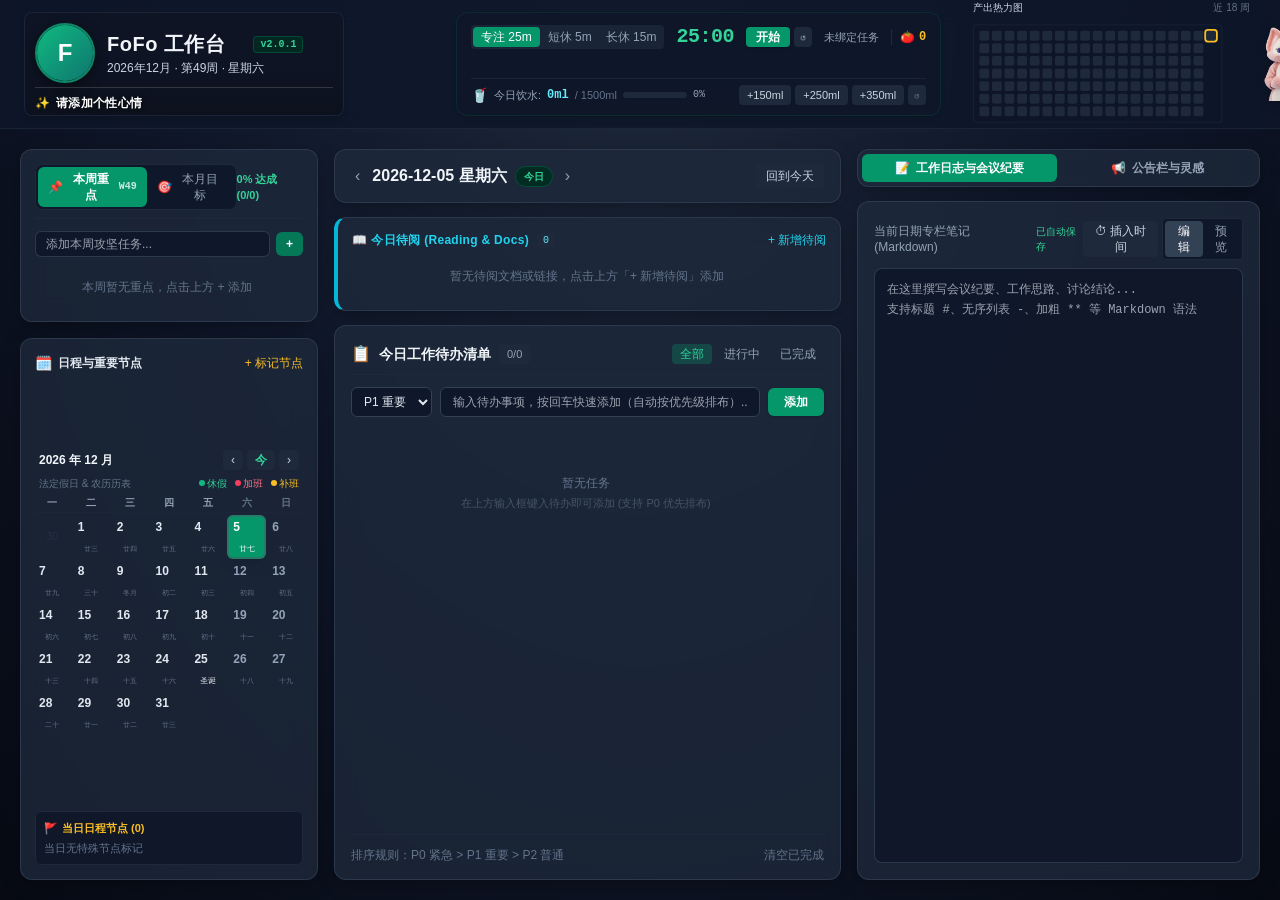
==== index.html @ 63dc6360 "fix(privacy): release v2.0.1 - sanitize initial state, remove demo paths and empty default workflow" ====
<!DOCTYPE html>
<html lang="zh-CN" class="dark">
<head>
  <meta charset="UTF-8">
  <meta name="viewport" content="width=device-width, initial-scale=1.0">
  <title>FoFo 个人工作台 - Personal WorkStation</title>
  <link rel="icon" type="image/png" href="sparkle.png">
  <link rel="stylesheet" href="css/style.css">
  <!-- Tailwind CSS CDN -->
  <script>
    window.tailwind = window.tailwind || {};
    window.tailwind.config = {
      darkMode: 'class',
      theme: {
        extend: {
          colors: {
            brand: {
              50: '#ecfdf5',
              500: '#10b981',
              600: '#059669',
              700: '#047857'
            }
          }
        }
      }
    }
  </script>
  <script src="js/tailwind.min.js"></script>
  <!-- Marked.js for fast Markdown parsing -->
  <script src="js/marked.min.js"></script>
</head>
<body class="theme-midnight text-slate-100 flex flex-col min-h-screen">
  <!-- Full-screen Custom Background & Frosted Glass Overlay -->
  <div id="custom-bg-layer"></div>
  <div id="custom-bg-overlay"></div>

  <!-- Confetti Canvas -->
  <canvas id="confetti-canvas"></canvas>

  <!-- Toast Floating Notification Container -->
  <div id="toast-container" class="toast-container"></div>

  <!-- Hidden File Inputs -->
  <input type="file" id="avatar-file-input" accept="image/*" class="hidden" />
  <input type="file" id="bg-file-input" accept="image/*" class="hidden" />
  <input type="file" id="banner-file-input" accept="image/*" class="hidden" />

  <!-- ================= TOP STATUS BAR & POMODORO ================= -->
  <header class="border-b border-slate-800/80 bg-slate-900/85 backdrop-blur-md sticky top-0 z-40 px-3 md:px-6 py-3">
    <div class="max-w-[1720px] mx-auto relative flex items-center justify-between flex-nowrap gap-3 w-full">
      
      <!-- Left: Identity & Hero Banner Card (Enlarged: +30px width, +30px height) -->
      <div id="hero-banner-card" class="hero-banner-showcase relative flex flex-col justify-between p-2.5 rounded-lg overflow-hidden min-w-[320px] max-w-[400px] h-[104px] flex-shrink-0 border border-slate-800/80 shadow-md group cursor-pointer transition-all duration-300" title="点击更换个性背景图或编辑心情标语">
        <div id="hero-banner-img" class="hero-banner-bg absolute inset-0"></div>
        <div class="hero-banner-mask absolute inset-0 pointer-events-none"></div>

        <!-- Row 1: Avatar + Title & Date + Badge -->
        <div class="relative z-10 flex items-center space-x-3">
          <div class="user-avatar-container flex-shrink-0" id="btn-trigger-avatar" title="点击上传/更换个人头像">
            <img id="user-avatar-img" class="w-full h-full object-cover hidden" alt="用户头像" />
            <div id="default-avatar-placeholder" class="w-full h-full bg-gradient-to-br from-emerald-500 to-teal-700 flex items-center justify-center font-black text-white text-2xl">
              F
            </div>
            <div class="avatar-hover-mask">
              <span>换头像</span>
            </div>
          </div>

          <div class="flex flex-col justify-center min-w-0">
            <div class="flex items-center space-x-2 group/title">
              <h1 id="app-title-text" class="font-black text-lg md:text-xl leading-tight text-slate-100 tracking-wide cursor-pointer hover:text-emerald-400 transition truncate" title="点击修改工作台名称">FoFo 工作台</h1>
              <button id="btn-edit-app-title" class="opacity-0 group-hover/title:opacity-100 text-slate-400 hover:text-emerald-400 text-xs transition flex-shrink-0" title="修改工作台名称">✎</button>
              <span class="text-[10px] px-1.5 py-0.2 rounded bg-emerald-950/90 text-emerald-400 border border-emerald-800/60 font-semibold font-mono flex-shrink-0">v2.0.1</span>
            </div>
            <span class="text-xs text-slate-300 font-medium truncate mt-0.5" id="header-date-sub">加载中...</span>
          </div>
        </div>

        <!-- Row 2: Mood Slogan -->
        <div class="relative z-10 flex items-center justify-between mt-1 pt-1 border-t border-white/15">
          <div class="flex items-center space-x-1.5 min-w-0 max-w-[320px]">
            <span class="text-xs flex-shrink-0 filter drop-shadow">✨</span>
            <p id="hero-slogan-text" class="text-xs font-bold text-white truncate tracking-wide drop-shadow-[0_1px_3px_rgba(0,0,0,0.9)]">请添加个性心情</p>
          </div>
          <span class="text-[10px] opacity-0 group-hover:opacity-100 text-emerald-300 font-medium transition flex-shrink-0 bg-slate-950/80 px-1.5 py-0.5 rounded drop-shadow border border-slate-700/60 ml-1">编辑</span>
        </div>
      </div>

      <!-- Center: Stacked Pomodoro + Water (Shifted ~100px right, Clean height) -->
      <div class="fofo-card px-3.5 py-2 flex flex-col justify-between border-emerald-900/40 bg-slate-900/80 shadow-md flex-shrink-0 h-[104px] min-w-[340px] max-w-[490px] ml-3 md:ml-8 lg:ml-[70px] xl:ml-[100px]">
        <!-- Upper row: Pomodoro -->
        <div class="flex items-center space-x-3 pt-0.5">
          <!-- Modes -->
          <div class="flex items-center bg-slate-800/80 p-0.5 rounded text-xs space-x-0.5">
            <button id="pomo-mode-focus" class="px-2 py-0.5 rounded font-medium bg-emerald-600 text-white transition text-xs">专注 25m</button>
            <button id="pomo-mode-short" class="px-1.5 py-0.5 rounded text-slate-400 hover:text-white transition text-xs">短休 5m</button>
            <button id="pomo-mode-long" class="px-1.5 py-0.5 rounded text-slate-400 hover:text-white transition text-xs">长休 15m</button>
          </div>

          <!-- Timer Display -->
          <span id="pomo-display" class="font-mono text-xl font-black text-emerald-400 tracking-tight">25:00</span>
          
          <!-- Controls -->
          <div class="flex items-center space-x-1">
            <button id="pomo-btn-toggle" class="px-2.5 py-0.5 bg-emerald-600 hover:bg-emerald-500 text-white text-xs font-semibold rounded shadow transition active:scale-95">
              开始
            </button>
            <button id="pomo-btn-reset" class="px-1.5 py-0.5 bg-slate-800 hover:bg-slate-700 text-slate-400 text-xs rounded transition" title="重置计时器">
              ↺
            </button>
          </div>

          <div class="max-w-[110px] truncate text-[11px] text-slate-400" id="pomo-task-tag" title="无绑定任务">
            未绑定任务
          </div>

          <div class="pl-2 border-l border-slate-800 text-xs text-slate-400 flex items-center space-x-1 flex-shrink-0" title="今日已完成专注番茄">
            <span>🍅</span>
            <span id="pomo-today-count" class="font-bold text-amber-400 font-mono">0</span>
          </div>
        </div>

        <!-- Lower row: Daily Water Intake (Under Pomodoro) -->
        <div class="flex items-center justify-between pt-1.5 pb-0.5 border-t border-slate-800/80 text-xs">
          <div class="flex items-center space-x-1.5 min-w-0">
            <span class="text-cyan-400 text-sm">🥤</span>
            <span class="text-slate-400 font-medium text-[11px] hidden sm:inline">今日饮水:</span>
            <span id="water-intake-text" class="font-bold text-cyan-300 font-mono text-xs">0ml</span>
            <span class="text-slate-500 text-[11px]">/ 1500ml</span>
            <div class="w-16 bg-slate-800 rounded-full h-1.5 overflow-hidden ml-1">
              <div id="water-progress-bar" class="bg-cyan-400 h-1.5 rounded-full transition-all duration-300" style="width: 0%"></div>
            </div>
            <span id="water-percent-text" class="text-slate-400 font-mono text-[10px]">0%</span>
          </div>

          <div class="flex items-center space-x-1 flex-shrink-0">
            <button id="btn-water-150" class="px-2 py-0.5 rounded bg-slate-800 hover:bg-cyan-900/60 hover:text-cyan-300 text-slate-300 text-[11px] transition">+150ml</button>
            <button id="btn-water-250" class="px-2 py-0.5 rounded bg-slate-800 hover:bg-cyan-900/60 hover:text-cyan-300 text-slate-300 text-[11px] transition">+250ml</button>
            <button id="btn-water-350" class="px-2 py-0.5 rounded bg-slate-800 hover:bg-cyan-900/60 hover:text-cyan-300 text-slate-300 text-[11px] transition">+350ml</button>
            <button id="btn-water-reset" class="px-1.5 py-0.5 rounded bg-slate-800 hover:bg-slate-700 text-slate-500 hover:text-slate-300 text-[11px] transition" title="重置今日饮水">↺</button>
          </div>
        </div>
      </div>

      <!-- Right: Heatmap (Sits inside header with no overflow) -->
      <div class="hidden xl:flex flex-col items-start flex-shrink-0 h-[104px] justify-center ml-3 md:ml-5">
        <div class="flex items-center justify-between w-full text-[10px] text-slate-400 mb-1">
          <span class="font-medium text-slate-300">产出热力图</span>
          <span class="text-slate-500">近 18 周</span>
        </div>
        <div id="heatmap-container" class="bg-slate-900/60 p-1.5 rounded border border-slate-800/80"></div>
      </div>

      <!-- Right Action Cluster: LinaBell Desk Pet + Function Menu -->
      <div class="relative flex-shrink-0 flex items-center space-x-3 ml-auto z-40">
        <div id="btn-ai-chat-sidebar" role="button" tabindex="0" class="fofo-ai-pet" title="打开 FoFo AI 助理 (双击可移动/缩放)" aria-label="打开 FoFo AI 助理">
          <span class="fofo-ai-pet-bubble" aria-live="polite"></span>
          <div class="fofo-ai-pet-controls" aria-hidden="true">
            <button type="button" data-pet-action="smaller" title="缩小">−</button>
            <button type="button" data-pet-action="reset" title="重置位置与大小">↺</button>
            <button type="button" data-pet-action="larger" title="放大">＋</button>
          </div>
          <img class="fofo-ai-pet-image" src="assets/fofo-ai-pet-linabell.png" alt="玲娜贝儿 AI 助理" draggable="false">
          <span class="fofo-ai-pet-label">AI</span>
        </div>

        <div class="relative flex-shrink-0">
          <button id="btn-header-actions" type="button" class="flex items-center space-x-1 px-2.5 py-1.5 bg-slate-800/90 hover:bg-slate-700 text-slate-200 rounded border border-slate-700 transition text-xs" title="打开工作台功能菜单" aria-expanded="false" aria-haspopup="true">
            <span>☰</span>
            <span>功能</span>
            <span class="text-[9px] opacity-70">▾</span>
          </button>
          <div id="header-actions-menu" class="absolute right-0 top-full mt-1 hidden min-w-[150px] p-1.5 rounded-lg border border-slate-700 bg-slate-900/95 backdrop-blur-md shadow-2xl z-50">
            <button id="btn-theme-modal" class="w-full flex items-center space-x-2 px-2.5 py-1.5 bg-transparent hover:bg-slate-800 text-slate-200 rounded transition text-xs text-left" title="自定义背景与主题配色">
              <span>🎨</span><span>配色 / 背景</span>
            </button>
            <button id="btn-export-markdown" class="w-full flex items-center space-x-2 px-2.5 py-1.5 bg-transparent hover:bg-slate-800 text-slate-200 rounded transition text-xs text-left" title="生成并导出本月 Markdown 完整归档">
              <span>📦</span><span>导出月报</span>
            </button>
            <button id="btn-weekly-review" class="w-full flex items-center space-x-2 px-2.5 py-1.5 bg-transparent hover:bg-slate-800 text-slate-200 rounded transition text-xs text-left" title="进行本周工作复盘与规划">
              <span>📋</span><span>周复盘</span>
            </button>
            <button id="btn-data-modal" class="w-full flex items-center space-x-2 px-2.5 py-1.5 bg-transparent hover:bg-slate-800 text-slate-200 rounded transition text-xs text-left" title="数据备份与设置">
              <span>⚙️</span><span>数据与设置</span>
            </button>
          </div>
        </div>
      </div>
    </div>
  </header>

  <!-- ================= MAIN THREE-COLUMN WORKBENCH ================= -->
  <main class="flex-1 max-w-[1720px] w-full mx-auto p-3 md:p-4 lg:p-5 grid grid-cols-1 lg:grid-cols-12 gap-3.5 md:gap-4">
    
    <!-- LEFT PANEL: Goals (Tabbed switcher) & Calendar (Col 1-3 on xl, Col 1-4 on lg) -->
    <aside class="lg:col-span-4 xl:col-span-3 space-y-3.5 md:space-y-4 flex flex-col">
      
      <!-- 1. Main Goals (Tabbed Switcher: Monthly Goals vs Weekly Focus) -->
      <div class="fofo-card p-3.5 flex flex-col">
        <!-- Switcher Header Tabs -->
        <div class="flex items-center justify-between mb-3 border-b border-slate-800 pb-2">
          <div class="flex items-center bg-slate-900 p-0.5 rounded-lg border border-slate-800 text-xs">
            <button id="tab-btn-weekly" class="px-2.5 py-1 rounded-md font-semibold bg-emerald-600 text-white transition flex items-center space-x-1">
              <span>📌</span>
              <span>本周重点</span>
              <span class="text-[10px] opacity-80 font-mono ml-0.5" id="current-week-label">W38</span>
            </button>
            <button id="tab-btn-monthly" class="px-2.5 py-1 rounded-md text-slate-400 hover:text-slate-200 transition flex items-center space-x-1">
              <span>🎯</span>
              <span>本月目标</span>
            </button>
          </div>
          <span class="text-[11px] text-emerald-400 font-semibold" id="goals-progress-badge">0% 达成</span>
        </div>

        <!-- Weekly Focus Panel View -->
        <div id="view-weekly-goals" class="flex flex-col">
          <div class="flex items-center space-x-1.5 mb-2.5">
            <input type="text" id="input-weekly-goal" placeholder="添加本周攻坚任务..." class="flex-1 bg-slate-900 border border-slate-700/80 rounded-md px-2.5 py-1 text-xs focus:outline-none focus:border-emerald-500 text-slate-200" />
            <button id="btn-add-weekly-goal" class="px-2.5 py-1 bg-emerald-700 hover:bg-emerald-600 text-white rounded-md text-xs font-semibold transition">+</button>
          </div>
          <div id="weekly-goals-list" class="space-y-1.5 overflow-y-auto max-h-52 pr-1 text-xs">
            <!-- Populated by JS -->
          </div>
        </div>

        <!-- Monthly Goals Panel View (Initially Hidden) -->
        <div id="view-monthly-goals" class="flex-col hidden">
          <div class="flex items-center space-x-1.5 mb-2.5">
            <input type="text" id="input-monthly-goal" placeholder="添加本月核心战役目标..." class="flex-1 bg-slate-900 border border-slate-700/80 rounded-md px-2.5 py-1 text-xs focus:outline-none focus:border-emerald-500 text-slate-200" />
            <button id="btn-add-monthly-goal" class="px-2.5 py-1 bg-emerald-700 hover:bg-emerald-600 text-white rounded-md text-xs font-semibold transition">+</button>
          </div>
          <div id="monthly-goals-list" class="space-y-2 overflow-y-auto max-h-52 pr-1 text-xs">
            <!-- Populated by JS -->
          </div>
        </div>
      </div>

      <!-- 2. Calendar & Milestones (Permanently Anchored) -->
      <div class="fofo-card p-3.5 flex-1 flex flex-col">
        <div class="flex items-center justify-between mb-2">
          <div class="flex items-center space-x-1.5">
            <span class="text-sm">🗓️</span>
            <h2 class="font-bold text-xs text-slate-200">日程与重要节点</h2>
          </div>
          <button id="btn-set-milestone" class="text-xs text-amber-400 hover:text-amber-300 font-medium transition" title="为选中日期添加日程节点">
            + 标记节点
          </button>
        </div>

        <div id="calendar-widget-container" class="my-auto">
          <!-- Populated by JS -->
        </div>

        <!-- Selected Day Milestones Container -->
        <div id="selected-day-milestone-box" class="mt-2.5 p-2 bg-slate-900/90 border border-slate-800 rounded-md text-xs">
          <div class="flex items-center justify-between text-amber-400 font-semibold mb-1">
            <span class="text-[11px] flex items-center space-x-1">
              <span>🚩</span>
              <span>当日日程节点 (<span id="milestone-count-text">0</span>)</span>
            </span>
          </div>
          <div id="selected-day-milestones-list" class="space-y-1 max-h-24 overflow-y-auto pr-0.5">
            <!-- Populated by JS -->
          </div>
        </div>
      </div>

    </aside>

    <!-- CENTER PANEL: Today's Core Workflow & Reading (Col 4-8 on xl, Col 5-12 on lg) -->
    <section class="lg:col-span-8 xl:col-span-5 flex flex-col space-y-3.5">
      
      <!-- Date Switcher Bar -->
      <div class="fofo-card px-4 py-2.5 flex items-center justify-between">
        <div class="flex items-center space-x-2">
          <button id="btn-prev-day" class="p-1 rounded hover:bg-slate-800 text-slate-400 hover:text-white transition">‹</button>
          <div class="flex items-center space-x-2">
            <span id="active-day-title" class="font-bold text-sm md:text-base text-slate-100">2026-09-18 星期五</span>
            <span id="active-day-badge" class="px-2 py-0.5 text-[10px] font-bold rounded-full bg-emerald-950 text-emerald-400 border border-emerald-800/60">今日</span>
            <span id="active-day-holiday-badge" class="hidden"></span>
          </div>
          <button id="btn-next-day" class="p-1 rounded hover:bg-slate-800 text-slate-400 hover:text-white transition">›</button>
        </div>

        <button id="btn-jump-today" class="px-2.5 py-1 text-xs rounded bg-slate-800 hover:bg-slate-700 text-slate-300 transition">
          回到今天
        </button>
      </div>

      <!-- TODAY'S READING / REFERENCES (今日待阅) -->
      <div class="fofo-card p-3.5 border-l-4 border-l-cyan-500">
        <div class="flex items-center justify-between mb-2">
          <div class="flex items-center space-x-2">
            <span class="text-xs font-bold text-cyan-400 tracking-wide flex items-center space-x-1">
              <span>📖</span>
              <span>今日待阅 (Reading & Docs)</span>
            </span>
            <span id="reading-count-badge" class="px-1.5 py-0.2 rounded bg-slate-800 text-[10px] text-cyan-300 font-mono">0</span>
          </div>
          <button id="btn-open-add-reading" class="text-xs font-medium text-cyan-400 hover:text-cyan-300 transition flex items-center space-x-1">
            <span>+ 新增待阅</span>
          </button>
        </div>
        
        <!-- Reading Items Cards Container -->
        <div id="reading-items-container" class="space-y-1.5 max-h-36 overflow-y-auto pr-1">
          <!-- Populated by JS -->
        </div>
      </div>

      <!-- Daily Task List Container -->
      <div class="fofo-card p-3.5 md:p-4 flex-1 flex flex-col min-h-[380px] lg:min-h-[440px]">
        
        <!-- Task Header & Filter Tabs -->
        <div class="flex items-center justify-between mb-3 pb-2 border-b border-slate-800">
          <div class="flex items-center space-x-2">
            <span class="text-base">📋</span>
            <h3 class="font-bold text-sm text-slate-100">今日工作待办清单</h3>
            <span id="task-stat-badge" class="px-2 py-0.5 text-[11px] rounded bg-slate-800 text-slate-400">0/0</span>
          </div>

          <div class="flex items-center space-x-1 text-xs">
            <button id="task-filter-all" class="px-2 py-0.5 rounded font-medium bg-emerald-600/30 text-emerald-400">全部</button>
            <button id="task-filter-active" class="px-2 py-0.5 rounded text-slate-400 hover:text-slate-200">进行中</button>
            <button id="task-filter-done" class="px-2 py-0.5 rounded text-slate-400 hover:text-slate-200">已完成</button>
          </div>
        </div>

        <!-- Task Input Box -->
        <div class="flex items-center space-x-2 mb-3">
          <select id="task-priority-select" class="bg-slate-900 border border-slate-700 text-xs rounded-md px-2 py-1.5 text-slate-200 focus:outline-none">
            <option value="P0">P0 紧急</option>
            <option value="P1" selected>P1 重要</option>
            <option value="P2">P2 普通</option>
          </select>
          <input type="text" id="task-input-text" placeholder="输入待办事项，按回车快速添加（自动按优先级排布）..." class="flex-1 bg-slate-900 border border-slate-700 rounded-md px-3 py-1.5 text-xs text-slate-200 focus:outline-none focus:border-emerald-500 transition" />
          <button id="btn-add-task" class="px-4 py-1.5 bg-emerald-600 hover:bg-emerald-500 text-white rounded-md text-xs font-semibold shadow transition">添加</button>
        </div>

        <!-- Task List Items (Sorted by P0 > P1 > P2) -->
        <div id="daily-task-list" class="flex-1 overflow-y-auto space-y-2 pr-1">
          <!-- Populated by JS -->
        </div>

        <!-- Bottom Task Action Bar -->
        <div class="pt-3 mt-auto border-t border-slate-800 flex items-center justify-between text-xs text-slate-500">
          <span>排序规则：P0 紧急 &gt; P1 重要 &gt; P2 普通</span>
          <button id="btn-clear-completed" class="hover:text-slate-300 transition">清空已完成</button>
        </div>

      </div>

    </section>

    <!-- RIGHT PANEL: Notes & Bulletin/Memos (Col 9-12 on xl, Col 1-12 on lg) -->
    <aside class="lg:col-span-12 xl:col-span-4 flex flex-col space-y-3.5">
      
      <!-- Tab Switcher -->
      <div class="fofo-card p-1 flex items-center space-x-1">
        <button id="tab-btn-notes" class="flex-1 py-1.5 text-xs font-semibold rounded-md bg-emerald-600 text-white transition flex items-center justify-center space-x-1.5">
          <span>📝</span>
          <span>工作日志与会议纪要</span>
        </button>
        <button id="tab-btn-scratchpad" class="flex-1 py-1.5 text-xs font-semibold rounded-md text-slate-400 hover:text-white transition flex items-center justify-center space-x-1.5">
          <span>📢</span>
          <span>公告栏与灵感</span>
        </button>
      </div>

      <!-- TAB CONTENT 1: Markdown Notes -->
      <div id="tab-content-notes" class="fofo-card p-4 flex-1 flex flex-col">
        <div class="flex items-center justify-between mb-2">
          <div class="flex items-center space-x-2">
            <span class="text-xs text-slate-400">当前日期专栏笔记 (Markdown)</span>
            <span id="note-save-status" class="text-[10px] text-emerald-400">已自动保存</span>
          </div>

          <div class="flex items-center space-x-1">
            <button id="btn-note-timestamp" class="px-2 py-0.5 rounded bg-slate-800 hover:bg-slate-700 text-slate-300 text-xs transition" title="插入时间戳">
              ⏱ 插入时间
            </button>
            <div class="flex items-center bg-slate-900 border border-slate-800 rounded p-0.5 text-xs">
              <button id="btn-note-edit" class="px-2 py-0.5 rounded bg-slate-700 text-white font-medium">编辑</button>
              <button id="btn-note-preview" class="px-2 py-0.5 rounded text-slate-400 hover:text-white">预览</button>
            </div>
          </div>
        </div>

        <!-- Markdown Editor -->
        <div class="flex-1 flex flex-col">
          <textarea id="note-editor" placeholder="在这里撰写会议纪要、工作思路、讨论结论...&#10;支持标题 #、无序列表 -、加粗 ** 等 Markdown 语法" class="w-full flex-1 bg-slate-900/90 border border-slate-700/80 rounded-lg p-3 text-xs text-slate-200 focus:outline-none focus:border-emerald-500 font-mono resize-none leading-relaxed min-h-[340px] lg:min-h-[420px]"></textarea>
          
          <div id="note-preview" class="hidden w-full flex-1 bg-slate-900/60 border border-slate-800 rounded-lg p-3 overflow-y-auto markdown-preview text-xs min-h-[340px] lg:min-h-[420px]">
          </div>
        </div>
      </div>

      <!-- TAB CONTENT 2: Bulletin Notice Board (Top) + Scratchpad (Bottom) -->
      <div id="tab-content-scratchpad" class="fofo-card p-4 flex-1 flex-col space-y-4 hidden">
        
        <!-- Part A: 备忘公告栏 (Bulletin Board) -->
        <div class="flex flex-col space-y-2">
          <div class="flex items-center justify-between pb-1.5 border-b border-slate-800">
            <div class="flex items-center space-x-1.5">
              <span class="text-sm">📌</span>
              <h3 class="font-bold text-xs text-amber-400">备忘公告栏 (常驻便签)</h3>
            </div>
            <span class="text-[10px] text-slate-500">团队原则 · 长期备忘</span>
          </div>

          <div class="flex items-center space-x-1.5">
            <input type="text" id="input-bulletin" placeholder="添加一条公告或长期备忘..." class="flex-1 bg-slate-900 border border-slate-700 rounded px-2.5 py-1 text-xs text-slate-200 focus:outline-none focus:border-amber-500" />
            <button id="btn-add-bulletin" class="px-3 py-1 bg-amber-700 hover:bg-amber-600 text-white rounded text-xs font-semibold transition">发布</button>
          </div>

          <div id="bulletin-list" class="space-y-1.5 overflow-y-auto max-h-48 pr-1">
            <!-- Populated by JS -->
          </div>
        </div>

        <!-- Part B: 灵感与闪念 (Scratchpad) -->
        <div class="flex flex-col space-y-2 pt-2 border-t border-slate-800 flex-1">
          <div class="flex items-center justify-between pb-1">
            <div class="flex items-center space-x-1.5">
              <span class="text-sm">💡</span>
              <h3 class="font-bold text-xs text-slate-200">灵感备忘</h3>
            </div>
            <span class="text-[10px] text-slate-500">临时想法 · 一键转为待办</span>
          </div>

          <div class="flex items-center space-x-1.5">
            <input type="text" id="scratchpad-input" placeholder="输入突发灵感或临时事项..." class="flex-1 bg-slate-900 border border-slate-700 rounded px-2.5 py-1 text-xs text-slate-200 focus:outline-none focus:border-emerald-500" />
            <button id="btn-add-scratchpad" class="px-3 py-1 bg-emerald-700 hover:bg-emerald-600 text-white rounded text-xs font-semibold transition">记录</button>
          </div>

          <div id="scratchpad-list" class="space-y-1.5 overflow-y-auto max-h-52 pr-1 flex-1">
            <!-- Populated by JS -->
          </div>
        </div>

      </div>

    </aside>

  </main>

  <!-- ================= MODALS ================= -->

  <!-- 0. Theme & Custom Background Settings Modal (主题与自定义背景) -->
  <div id="modal-theme-settings" class="fixed inset-0 bg-black/75 backdrop-blur-sm z-50 hidden flex items-center justify-center p-4">
    <div class="fofo-card max-w-md w-full p-5 bg-slate-900 border border-slate-700 shadow-2xl flex flex-col max-h-[85vh]">
      <div class="flex items-center justify-between mb-3.5 pb-2 border-b border-slate-800">
        <h3 class="font-bold text-sm text-slate-100 flex items-center space-x-2">
          <span>🎨</span>
          <span>配色主题与个性化背景</span>
        </h3>
        <button id="modal-theme-close" class="text-slate-400 hover:text-white text-base">✕</button>
      </div>

      <div class="space-y-4 overflow-y-auto pr-1 text-xs">
        <!-- iOS Classic Presets -->
        <div>
          <label class="block text-slate-300 font-semibold mb-2">iOS 经典暗色配色方案：</label>
          <div class="grid grid-cols-5 gap-2 text-center">
            <button class="theme-preset-btn flex flex-col items-center space-y-1 group" data-theme="midnight">
              <div class="theme-swatch" style="background: radial-gradient(circle, #334155, #0b0f19);"></div>
              <span class="text-[11px] text-slate-400 group-hover:text-white">极夜黑</span>
            </button>
            <button class="theme-preset-btn flex flex-col items-center space-y-1 group" data-theme="pacific">
              <div class="theme-swatch" style="background: radial-gradient(circle, #2563eb, #0f172a);"></div>
              <span class="text-[11px] text-slate-400 group-hover:text-white">远峰蓝</span>
            </button>
            <button class="theme-preset-btn flex flex-col items-center space-y-1 group" data-theme="deep-purple">
              <div class="theme-swatch" style="background: radial-gradient(circle, #9333ea, #1e1138);"></div>
              <span class="text-[11px] text-slate-400 group-hover:text-white">暗夜紫</span>
            </button>
            <button class="theme-preset-btn flex flex-col items-center space-y-1 group" data-theme="alpine-green">
              <div class="theme-swatch" style="background: radial-gradient(circle, #059669, #06261d);"></div>
              <span class="text-[11px] text-slate-400 group-hover:text-white">松岭绿</span>
            </button>
            <button class="theme-preset-btn flex flex-col items-center space-y-1 group" data-theme="space-gray">
              <div class="theme-swatch" style="background: radial-gradient(circle, #71717a, #18181b);"></div>
              <span class="text-[11px] text-slate-400 group-hover:text-white">深空灰</span>
            </button>
          </div>
        </div>

        <!-- 3 System Default Wallpapers -->
        <div class="pt-3 border-t border-slate-800 space-y-2">
          <div class="flex items-center justify-between">
            <label class="block text-slate-300 font-semibold">系统精选壁纸 (macOS 官方)：</label>
            <span class="text-[10px] text-slate-500">超清 4K</span>
          </div>
          <div class="grid grid-cols-3 gap-2 text-center">
            <button class="system-wallpaper-btn group flex flex-col items-center p-1.5 rounded-lg border border-slate-700/70 hover:border-emerald-500/80 bg-slate-950/40 transition relative text-left w-full cursor-pointer" data-wallpaper="osimg/macos-13-macos-ventura-macos-2022-stock-light-5k-retina-3840x2160-8135.jpg" title="点击应用 macOS Ventura 炫彩壁纸">
              <div class="w-full h-14 rounded overflow-hidden bg-slate-800 border border-slate-700/50 shadow-inner relative">
                <div class="w-full h-full bg-cover bg-center transition-transform duration-300 group-hover:scale-105" style="background-image: url('osimg/macos-13-macos-ventura-macos-2022-stock-light-5k-retina-3840x2160-8135.jpg');"></div>
                <div class="wallpaper-check-badge absolute top-1 right-1 w-4 h-4 rounded-full bg-emerald-500 text-slate-950 flex items-center justify-center text-[10px] font-bold opacity-0 transition-opacity pointer-events-none">✓</div>
              </div>
              <span class="text-[11px] font-medium text-slate-300 group-hover:text-white mt-1.5 truncate w-full text-center">Ventura 炫彩</span>
              <span class="text-[9px] text-slate-500 text-center w-full">macOS 13</span>
            </button>

            <button class="system-wallpaper-btn group flex flex-col items-center p-1.5 rounded-lg border border-slate-700/70 hover:border-emerald-500/80 bg-slate-950/40 transition relative text-left w-full cursor-pointer" data-wallpaper="osimg/macos-mojave-fusion-3840x2160-20847.jpg" title="点击应用 macOS Mojave 沙丘壁纸">
              <div class="w-full h-14 rounded overflow-hidden bg-slate-800 border border-slate-700/50 shadow-inner relative">
                <div class="w-full h-full bg-cover bg-center transition-transform duration-300 group-hover:scale-105" style="background-image: url('osimg/macos-mojave-fusion-3840x2160-20847.jpg');"></div>
                <div class="wallpaper-check-badge absolute top-1 right-1 w-4 h-4 rounded-full bg-emerald-500 text-slate-950 flex items-center justify-center text-[10px] font-bold opacity-0 transition-opacity pointer-events-none">✓</div>
              </div>
              <span class="text-[11px] font-medium text-slate-300 group-hover:text-white mt-1.5 truncate w-full text-center">Mojave 沙丘</span>
              <span class="text-[9px] text-slate-500 text-center w-full">macOS 10.14</span>
            </button>

            <button class="system-wallpaper-btn group flex flex-col items-center p-1.5 rounded-lg border border-slate-700/70 hover:border-emerald-500/80 bg-slate-950/40 transition relative text-left w-full cursor-pointer" data-wallpaper="osimg/macos-sonoma-3840x2160-11578.jpg" title="点击应用 macOS Sonoma 幻境壁纸">
              <div class="w-full h-14 rounded overflow-hidden bg-slate-800 border border-slate-700/50 shadow-inner relative">
                <div class="w-full h-full bg-cover bg-center transition-transform duration-300 group-hover:scale-105" style="background-image: url('osimg/macos-sonoma-3840x2160-11578.jpg');"></div>
                <div class="wallpaper-check-badge absolute top-1 right-1 w-4 h-4 rounded-full bg-emerald-500 text-slate-950 flex items-center justify-center text-[10px] font-bold opacity-0 transition-opacity pointer-events-none">✓</div>
              </div>
              <span class="text-[11px] font-medium text-slate-300 group-hover:text-white mt-1.5 truncate w-full text-center">Sonoma 幻境</span>
              <span class="text-[9px] text-slate-500 text-center w-full">macOS 14</span>
            </button>
          </div>
        </div>

        <!-- Custom Background Image -->
        <div class="pt-3 border-t border-slate-800 space-y-2.5">
          <div class="flex items-center justify-between">
            <label class="block text-slate-300 font-semibold">自定义背景壁纸：</label>
            <span id="custom-bg-status" class="text-[10px] text-slate-500">未启用</span>
          </div>
          <div class="flex items-center space-x-2">
            <button id="btn-choose-bg-image" class="px-3 py-1.5 bg-slate-800 hover:bg-slate-700 text-slate-200 rounded border border-slate-700 font-medium transition flex items-center space-x-1.5">
              <span>🖼️</span>
              <span>上传壁纸图片</span>
            </button>
            <button id="btn-remove-bg-image" class="px-3 py-1.5 text-slate-400 hover:text-red-400 text-xs transition hidden">
              ✕ 清除壁纸 (恢复纯色)
            </button>
          </div>

          <!-- Background Controls (Opacity & Blur) -->
          <div id="bg-controls-box" class="space-y-2 pt-1 hidden">
            <div>
              <div class="flex justify-between text-[11px] text-slate-400 mb-1">
                <span>深色遮罩暗度 (保护文字清晰度)：</span>
                <span id="bg-opacity-val" class="font-mono text-emerald-400">82%</span>
              </div>
              <input type="range" id="bg-opacity-slider" min="40" max="95" value="82" class="w-full h-1.5 bg-slate-800 rounded-lg appearance-none cursor-pointer accent-emerald-500" />
            </div>
            <div>
              <div class="flex justify-between text-[11px] text-slate-400 mb-1">
                <span>毛玻璃模糊度：</span>
                <span id="bg-blur-val" class="font-mono text-emerald-400">6px</span>
              </div>
              <input type="range" id="bg-blur-slider" min="0" max="18" value="6" class="w-full h-1.5 bg-slate-800 rounded-lg appearance-none cursor-pointer accent-emerald-500" />
            </div>
          </div>
        </div>

        <!-- User Avatar Management -->
        <div class="pt-3 border-t border-slate-800 space-y-2">
          <label class="block text-slate-300 font-semibold">个人圆形头像：</label>
          <div class="flex items-center space-x-3">
            <button id="btn-upload-avatar-modal" class="px-3 py-1.5 bg-slate-800 hover:bg-slate-700 text-slate-200 rounded border border-slate-700 font-medium transition flex items-center space-x-1.5">
              <span>👤</span>
              <span>上传新头像</span>
            </button>
            <button id="btn-remove-avatar" class="px-3 py-1.5 text-slate-400 hover:text-red-400 text-xs transition hidden">
              恢复默认头像
            </button>
          </div>
        </div>
      </div>
    </div>
  </div>
  
  <!-- 1. Add Reading Item Modal (今日待阅新建弹窗) -->
  <div id="modal-add-reading" class="fixed inset-0 bg-black/75 backdrop-blur-sm z-50 hidden flex items-center justify-center p-4">
    <div class="fofo-card max-w-md w-full p-5 bg-slate-900 border border-slate-700 shadow-2xl flex flex-col">
      <div class="flex items-center justify-between mb-3 pb-2 border-b border-slate-800">
        <h3 class="font-bold text-sm text-slate-100 flex items-center space-x-1.5">
          <span>📖</span>
          <span>新建今日待阅事项</span>
        </h3>
        <button id="modal-reading-close" class="text-slate-400 hover:text-white text-base">✕</button>
      </div>

      <div class="space-y-3.5 text-xs">
        <!-- Type Switcher -->
        <div>
          <label class="block text-slate-400 mb-1.5 font-medium">选择待阅类型：</label>
          <div class="grid grid-cols-2 gap-2">
            <button id="btn-type-doc" type="button" class="py-2 px-3 rounded-lg border border-cyan-500/60 bg-cyan-950/40 text-cyan-300 font-semibold flex items-center justify-center space-x-1.5 transition">
              <span>📄</span>
              <span>本地文档 (md/doc/pdf)</span>
            </button>
            <button id="btn-type-url" type="button" class="py-2 px-3 rounded-lg border border-slate-700 bg-slate-800 text-slate-400 hover:text-slate-200 font-semibold flex items-center justify-center space-x-1.5 transition">
              <span>🌐</span>
              <span>网页链接 (URL)</span>
            </button>
          </div>
        </div>

        <!-- Document Section -->
        <div id="reading-doc-section" class="space-y-2">
          <label class="block text-slate-300 font-medium">文档文件路径：</label>
          <div class="flex space-x-1.5">
            <input type="text" id="input-reading-doc-path" placeholder="例如: README.md 或点击右侧浏览选择本地文档" class="flex-1 bg-slate-950 border border-slate-700 rounded px-2.5 py-1.5 text-xs text-slate-200 focus:outline-none focus:border-cyan-500" />
            <label class="px-2.5 py-1.5 bg-slate-800 hover:bg-slate-700 text-slate-300 rounded cursor-pointer transition border border-slate-700 text-center flex items-center">
              浏览...
              <input type="file" id="file-picker-reading" accept=".md,.doc,.docx,.pdf,.txt" class="hidden" />
            </label>
          </div>
          <p class="text-[10px] text-slate-500">支持直接粘贴文件全路径，或点击浏览选择电脑上的文档。</p>
        </div>

        <!-- URL Section (Initially Hidden) -->
        <div id="reading-url-section" class="space-y-2 hidden">
          <label class="block text-slate-300 font-medium">网页链接地址：</label>
          <input type="text" id="input-reading-url" placeholder="例如: https://github.com/..." class="w-full bg-slate-950 border border-slate-700 rounded px-2.5 py-1.5 text-xs text-slate-200 focus:outline-none focus:border-cyan-500" />
        </div>

        <!-- Item Name -->
        <div>
          <label class="block text-slate-300 font-medium mb-1">待阅事项名称：</label>
          <input type="text" id="input-reading-title" placeholder="输入卡片上展示的事项名，例如：产品PRD文档" class="w-full bg-slate-950 border border-slate-700 rounded px-2.5 py-1.5 text-xs text-slate-200 focus:outline-none focus:border-cyan-500" />
        </div>
      </div>

      <div class="mt-4 pt-3 border-t border-slate-800 flex justify-end space-x-2">
        <button id="btn-cancel-add-reading" class="px-3 py-1.5 text-xs text-slate-400 hover:text-white transition">取消</button>
        <button id="btn-confirm-add-reading" class="px-4 py-1.5 bg-cyan-600 hover:bg-cyan-500 text-white text-xs font-semibold rounded shadow transition">保存待阅</button>
      </div>
    </div>
  </div>

  <!-- 2. Multi-Milestones Modal (日程与多事件管理弹窗) -->
  <div id="modal-milestone-prompt" class="fixed inset-0 bg-black/75 backdrop-blur-sm z-50 hidden flex items-center justify-center p-4">
    <div class="fofo-card max-w-sm w-full p-4 bg-slate-900 border border-slate-700 shadow-2xl flex flex-col">
      <div class="flex items-center justify-between mb-2.5 pb-1.5 border-b border-slate-800">
        <h4 class="font-bold text-xs text-slate-200 flex items-center space-x-1">
          <span>🚩</span>
          <span id="milestone-modal-date-title">管理日程事件</span>
        </h4>
        <button id="btn-cancel-milestone" class="text-slate-400 hover:text-white text-sm">✕</button>
      </div>

      <!-- Existing Milestones for this day -->
      <div class="mb-3">
        <label class="block text-[11px] text-slate-400 mb-1">当日已有日程：</label>
        <div id="modal-milestone-list" class="space-y-1 max-h-28 overflow-y-auto pr-0.5 text-xs">
          <!-- Populated by JS -->
        </div>
      </div>

      <!-- Add New Milestone Input -->
      <div class="space-y-2 pt-2 border-t border-slate-800">
        <div>
          <label class="block text-[11px] text-slate-300 font-medium mb-1">选择日程标签类型：</label>
          <div class="grid grid-cols-3 gap-1.5 text-xs">
            <button type="button" id="milestone-type-event" class="milestone-type-btn py-1 px-1.5 rounded border border-amber-500/60 bg-amber-950/40 text-amber-300 font-semibold flex items-center justify-center space-x-1 transition active" data-type="event">
              <span>🚩</span>
              <span>普通事项</span>
            </button>
            <button type="button" id="milestone-type-vacation" class="milestone-type-btn py-1 px-1.5 rounded border border-slate-700 bg-slate-800/80 text-slate-400 hover:text-emerald-300 font-medium flex items-center justify-center space-x-1 transition" data-type="vacation">
              <span>🌴</span>
              <span>休假 (绿)</span>
            </button>
            <button type="button" id="milestone-type-overtime" class="milestone-type-btn py-1 px-1.5 rounded border border-slate-700 bg-slate-800/80 text-slate-400 hover:text-rose-300 font-medium flex items-center justify-center space-x-1 transition" data-type="overtime">
              <span>💼</span>
              <span>加班 (红)</span>
            </button>
          </div>
        </div>

        <div>
          <label class="block text-[11px] text-slate-300 font-medium mb-1">日程内容描述：</label>
          <input type="text" id="input-milestone-text" placeholder="例如：10:00 方案答辩、全天年假、项目攻坚..." class="w-full bg-slate-950 border border-slate-700 rounded px-2.5 py-1.5 text-xs text-slate-200 focus:outline-none focus:border-amber-500" />
        </div>
      </div>

      <div class="mt-3 flex justify-end space-x-2">
        <button id="btn-confirm-milestone" class="px-3.5 py-1.5 bg-amber-600 hover:bg-amber-500 text-white text-xs font-semibold rounded transition">+ 添加此日程</button>
      </div>
    </div>
  </div>

  <!-- 3. Markdown Export Modal -->
  <div id="modal-export" class="fixed inset-0 bg-black/70 backdrop-blur-sm z-50 hidden flex items-center justify-center p-4">
    <div class="fofo-card max-w-2xl w-full p-6 bg-slate-900 border border-slate-700 shadow-2xl flex flex-col max-h-[85vh]">
      <div class="flex items-center justify-between mb-4 pb-2 border-b border-slate-800">
        <div class="flex items-center space-x-2">
          <span class="text-lg">📦</span>
          <h3 class="font-bold text-base text-slate-100">导出月度 Markdown 归档</h3>
        </div>
        <button id="modal-export-close" class="text-slate-400 hover:text-white text-lg">✕</button>
      </div>

      <div class="mb-3 flex items-center justify-between text-xs">
        <div class="flex items-center space-x-2">
          <span class="text-slate-400">选择目标月份：</span>
          <input type="month" id="export-month-select" class="bg-slate-800 border border-slate-700 rounded px-2 py-1 text-slate-200 focus:outline-none" />
        </div>
        <div class="flex items-center space-x-2">
          <button id="btn-copy-export-md" class="px-3 py-1 bg-slate-800 hover:bg-slate-700 text-slate-200 rounded border border-slate-700 transition">复制文本</button>
          <button id="btn-save-export-file" class="px-3 py-1 bg-emerald-600 hover:bg-emerald-500 text-white font-medium rounded transition">保存为 .md 文件</button>
        </div>
      </div>

      <textarea id="export-preview-textarea" readonly class="w-full flex-1 bg-slate-950 border border-slate-800 rounded p-3 font-mono text-xs text-slate-300 resize-none min-h-[340px] focus:outline-none"></textarea>
      
      <p id="export-disk-status" class="mt-2 text-xs text-emerald-400 hidden"></p>
    </div>
  </div>

  <!-- 4. Weekly Review Modal -->
  <div id="modal-weekly-review" class="fixed inset-0 bg-black/70 backdrop-blur-sm z-50 hidden flex items-center justify-center p-4">
    <div class="fofo-card max-w-xl w-full p-6 bg-slate-900 border border-slate-700 shadow-2xl flex flex-col max-h-[85vh]">
      <div class="flex items-center justify-between mb-4 pb-2 border-b border-slate-800">
        <div class="flex items-center space-x-2">
          <span class="text-lg">📋</span>
          <h3 class="font-bold text-base text-slate-100">本周工作复盘与回顾</h3>
        </div>
        <button id="modal-weekly-close" class="text-slate-400 hover:text-white text-lg">✕</button>
      </div>

      <div class="space-y-4 overflow-y-auto flex-1 text-xs pr-1">
        <!-- Week Stats -->
        <div class="p-3 bg-slate-800/60 rounded-lg border border-slate-700/60 flex items-center justify-around text-center">
          <div>
            <div class="text-lg font-bold text-emerald-400" id="weekly-stat-done-tasks">0</div>
            <div class="text-[11px] text-slate-400">本周完成任务</div>
          </div>
          <div>
            <div class="text-lg font-bold text-amber-400" id="weekly-stat-pomos">0</div>
            <div class="text-[11px] text-slate-400">专注番茄钟</div>
          </div>
          <div>
            <div class="text-lg font-bold text-cyan-400" id="weekly-stat-focus-time">0h</div>
            <div class="text-[11px] text-slate-400">专注总时长</div>
          </div>
        </div>

        <!-- Weekly Summary Input -->
        <div>
          <label class="block text-slate-300 font-semibold mb-1">本周复盘总结与反思：</label>
          <textarea id="weekly-summary-input" placeholder="• 本周核心产出：&#10;• 遇到的卡点与改进方式：&#10;• 下周关键主线：" class="w-full bg-slate-950 border border-slate-800 rounded p-2.5 text-xs text-slate-200 focus:outline-none focus:border-emerald-500 h-40 resize-none font-mono"></textarea>
        </div>
      </div>

      <div class="mt-4 pt-3 border-t border-slate-800 flex justify-end space-x-2">
        <button id="btn-save-weekly-summary" class="px-4 py-1.5 bg-emerald-600 hover:bg-emerald-500 text-white text-xs font-semibold rounded transition">保存复盘</button>
      </div>
    </div>
  </div>

  <!-- 5. Data Settings Modal -->
  <div id="modal-data-settings" class="fixed inset-0 bg-black/70 backdrop-blur-sm z-50 hidden flex items-center justify-center p-4">
    <div class="fofo-card max-w-md w-full p-6 bg-slate-900 border border-slate-700 shadow-2xl flex flex-col">
      <div class="flex items-center justify-between mb-4 pb-2 border-b border-slate-800">
        <h3 class="font-bold text-sm text-slate-100">⚙️ 数据备份与管理</h3>
        <button id="modal-data-close" class="text-slate-400 hover:text-white text-lg">✕</button>
      </div>

      <div class="space-y-3 text-xs text-slate-300">
        <p>FoFo 采用<strong>本地持久化机制</strong>，所有目标、任务、番茄钟、待阅、日志完全保存在你的电脑本地。</p>
        
        <div class="p-3 bg-slate-800/60 rounded border border-slate-700 space-y-2">
          <div class="font-semibold text-slate-200">一键备份与恢复</div>
          <div class="flex space-x-2">
            <button id="btn-backup-json" class="flex-1 py-1.5 bg-slate-700 hover:bg-slate-600 text-white rounded font-medium transition">备份数据 (JSON)</button>
            <label class="flex-1 py-1.5 bg-slate-700 hover:bg-slate-600 text-white rounded font-medium text-center cursor-pointer transition">
              导入备份
              <input type="file" id="input-restore-json" accept=".json" class="hidden" />
            </label>
          </div>
        </div>

        <div class="pt-2 text-slate-500 text-[11px]">
          后端状态：<span id="backend-status-text" class="text-slate-400">检测中...</span>
        </div>
      </div>
    </div>
  </div>

  <!-- 6. Dynamic Banner & Mood Slogan Modal -->
  <div id="modal-banner-settings" class="fixed inset-0 bg-black/75 backdrop-blur-sm z-50 hidden flex items-center justify-center p-4">
    <div class="fofo-card max-w-md w-full p-5 bg-slate-900 border border-slate-700 shadow-2xl flex flex-col space-y-4">
      <div class="flex items-center justify-between pb-2 border-b border-slate-800">
        <h3 class="font-bold text-sm text-slate-100 flex items-center space-x-1.5">
          <span>🖼️</span>
          <span>设置动态个性展板与心情标语</span>
        </h3>
        <button id="modal-banner-close" class="text-slate-400 hover:text-white text-base">✕</button>
      </div>

      <!-- Live Preview inside modal -->
      <div>
          <label class="block text-[11px] text-slate-400 mb-1.5">展板预览效果：</label>
        <div class="relative w-full h-[76px] rounded-lg overflow-hidden border border-slate-700 shadow-inner bg-slate-950 flex items-center justify-center">
          <div id="modal-banner-preview-img" class="hero-banner-bg absolute inset-0"></div>
          <div class="hero-banner-mask absolute inset-0 pointer-events-none"></div>
          <div class="absolute inset-x-0 bottom-0 p-2 z-10 flex items-center justify-between pointer-events-none">
            <div class="flex items-center space-x-1.5 min-w-0 max-w-[90%]">
              <span class="text-xs">✨</span>
              <p id="modal-banner-preview-text" class="text-xs font-semibold text-white truncate tracking-wide drop-shadow-[0_1px_3px_rgba(0,0,0,0.9)]">保持热爱，奔赴山海！</p>
            </div>
          </div>
        </div>
      </div>

      <!-- Banner Image Upload -->
      <div class="space-y-2 pt-1 border-t border-slate-800">
        <label class="block text-[11px] text-slate-300 font-semibold">个性背景图片：</label>
        <div class="flex items-center space-x-2">
          <button type="button" id="btn-upload-banner-img" class="px-3 py-1.5 bg-slate-800 hover:bg-slate-700 text-slate-200 rounded border border-slate-700 text-xs font-medium transition flex items-center space-x-1">
            <span>📷</span>
            <span>选择背景图</span>
          </button>
          <button type="button" id="btn-remove-banner-img" class="px-2.5 py-1.5 text-slate-400 hover:text-rose-400 text-xs transition hidden">
            恢复默认背景
          </button>
        </div>
      </div>

      <!-- Mood Slogan Text Input -->
      <div class="space-y-1.5 pt-2 border-t border-slate-800">
        <label class="block text-[11px] text-slate-300 font-semibold">动态心情 / 座右铭标语：</label>
        <input type="text" id="input-banner-slogan" placeholder="输入你的今日标语，例如：今日无 Bug，万事胜意！" class="w-full bg-slate-950 border border-slate-700 rounded px-2.5 py-1.5 text-xs text-slate-200 focus:outline-none focus:border-emerald-500" />
      </div>

      <div class="pt-2 border-t border-slate-800 flex justify-end space-x-2">
        <button id="btn-save-banner" class="px-4 py-1.5 bg-emerald-600 hover:bg-emerald-500 text-white text-xs font-semibold rounded shadow transition">保存设置</button>
      </div>
    </div>
  </div>

  <!-- 7. FoFo AI Workflow Secretary -->
  <div id="modal-ai-assistant" class="fixed inset-0 bg-black/75 backdrop-blur-sm z-50 hidden flex items-center justify-center p-4">
    <div class="fofo-card max-w-xl w-full max-h-[90vh] p-5 bg-slate-900 border border-emerald-900/60 shadow-2xl flex flex-col space-y-4">
      <div class="flex items-center justify-between pb-2 border-b border-slate-800">
        <div>
          <h3 class="font-bold text-sm text-slate-100 flex items-center space-x-1.5"><span>⚙</span><span>FoFo AI 配置</span></h3>
          <p class="text-[10px] text-slate-500 mt-1">配置服务商、API Key 和模型。</p>
        </div>
        <div class="flex items-center space-x-2">
          <button id="modal-ai-close" class="text-slate-400 hover:text-white text-base">✕</button>
        </div>
      </div>

      <div id="ai-config-panel" class="p-3 rounded-lg border border-slate-700 bg-slate-950/70 space-y-3 overflow-y-auto">
        <div class="flex items-center justify-between">
          <div class="text-xs font-semibold text-slate-200">AI 使用方式</div>
          <span class="text-[10px] text-slate-500">配置与工作区数据分离保存</span>
        </div>
        <div id="ai-provider-row" class="space-y-1">
          <label class="block text-[11px] text-slate-300">AI 服务商</label>
          <select id="ai-provider-select" class="w-full bg-slate-900 border border-slate-700 rounded px-2.5 py-1.5 text-xs text-slate-200 focus:outline-none focus:border-emerald-500">
            <option value="openai">OpenAI</option>
            <option value="deepseek">DeepSeek</option>
          </select>
        </div>
        <select id="ai-mode-select" class="w-full bg-slate-900 border border-slate-700 rounded px-2.5 py-1.5 text-xs text-slate-200 focus:outline-none focus:border-emerald-500">
          <option value="chatgpt-web">ChatGPT 网页协同（无需 API Key）</option>
          <option value="direct-api">直接配置 API Key（个人电脑）</option>
          <option value="local-server">本地服务模式（更安全）</option>
        </select>
        <p id="ai-mode-help" class="text-[10px] leading-relaxed whitespace-pre-line text-slate-400"></p>
        <div id="ai-api-key-row" class="hidden space-y-1">
          <label id="ai-api-key-label" class="block text-[11px] text-slate-300">OpenAI API Key</label>
          <input id="ai-api-key-input" type="password" autocomplete="off" placeholder="sk-..." class="w-full bg-slate-900 border border-slate-700 rounded px-2.5 py-1.5 text-xs text-slate-200 focus:outline-none focus:border-emerald-500" />
          <p class="text-[10px] text-amber-400/80">直接配置模式会将 Key 保存在本机浏览器中，仅建议个人电脑使用。</p>
        </div>
        <div id="ai-model-row" class="hidden space-y-1">
          <label class="block text-[11px] text-slate-300">模型名称（随服务商变化）</label>
          <input id="ai-model-input" type="text" value="gpt-5-mini" class="w-full bg-slate-900 border border-slate-700 rounded px-2.5 py-1.5 text-xs text-slate-200 focus:outline-none focus:border-emerald-500" />
        </div>
        <div class="flex items-center justify-between space-x-2">
          <span id="ai-config-status" class="text-[10px] text-slate-500">配置与工作区数据分离保存</span>
          <div class="flex items-center space-x-2">
            <button id="btn-ai-clear-config" class="px-2.5 py-1 rounded text-slate-400 hover:text-rose-300 text-[11px] transition">清除配置</button>
            <button id="btn-ai-test-config" class="px-2.5 py-1 rounded border border-slate-700 bg-slate-800 hover:bg-slate-700 text-slate-300 text-[11px] transition">测试连接</button>
            <button id="btn-ai-save-config" class="px-3 py-1 rounded bg-emerald-600 hover:bg-emerald-500 text-white text-[11px] font-semibold transition">保存配置</button>
          </div>
        </div>
      </div>
    </div>
  </div>

  <!-- 8. Persistent FoFo AI conversation drawer -->
  <aside id="ai-chat-sidebar" class="fixed top-0 right-0 bottom-0 z-[60] hidden w-full max-w-md border-l border-emerald-900/60 bg-slate-950/98 shadow-2xl backdrop-blur-xl">
    <div class="h-full flex flex-col">
      <div class="flex items-center justify-between px-4 py-3 border-b border-slate-800">
        <div>
          <div class="text-sm font-bold text-slate-100 flex items-center space-x-1.5"><span>🧭</span><span>FoFo AI助理</span></div>
          <div id="ai-chat-status" class="text-[10px] text-slate-500 mt-1">会话记录正在准备本地持久化…</div>
        </div>
        <div class="flex items-center space-x-2">
          <button id="btn-ai-chat-config" class="px-2.5 py-1 rounded border border-slate-700 bg-slate-900 hover:bg-slate-800 text-slate-300 text-[11px]">⚙ AI 配置</button>
          <button id="btn-ai-chat-close" class="text-slate-400 hover:text-white text-base">✕</button>
        </div>
      </div>
      <div class="flex items-center space-x-2 px-3 py-2 border-b border-slate-800/80">
        <select id="ai-chat-session-select" class="min-w-0 flex-1 bg-slate-900 border border-slate-700 rounded px-2 py-1.5 text-[11px] text-slate-200 focus:outline-none focus:border-emerald-500"></select>
        <button id="btn-ai-chat-rename" class="px-2 py-1.5 rounded border border-slate-700 bg-slate-900 hover:bg-slate-800 text-slate-300 text-[11px]" title="重命名当前会话">✎</button>
        <button id="btn-ai-chat-delete" class="px-2 py-1.5 rounded border border-slate-700 bg-slate-900 hover:bg-rose-950/70 text-slate-300 hover:text-rose-300 text-[11px]" title="删除当前会话">🗑</button>
        <button id="btn-ai-chat-new" class="px-2 py-1.5 rounded border border-slate-700 bg-slate-900 hover:bg-slate-800 text-slate-300 text-[11px]">新会话</button>
      </div>
      <div id="ai-chat-messages" class="flex-1 overflow-y-auto p-3 space-y-3"></div>
      <div id="ai-chat-last-actions" class="hidden px-3 pt-2">
        <button id="btn-ai-chat-apply-last" class="w-full px-3 py-2 rounded border border-emerald-700/60 bg-emerald-950/50 hover:bg-emerald-900/60 text-emerald-300 text-[11px] text-left">✅ 转化成秘书建议</button>
      </div>
      <div class="p-3 border-t border-slate-800 space-y-2">
        <div class="flex flex-wrap gap-1.5">
          <button type="button" class="ai-chat-preset px-2 py-1 rounded border border-slate-700 bg-slate-900 hover:bg-emerald-950/60 text-slate-300 hover:text-emerald-300 text-[10px]" data-prompt="请根据今天的目标、待办和日程，规划今天最重要的工作顺序，并列出最多3项可执行建议。">规划今天</button>
          <button type="button" class="ai-chat-preset px-2 py-1 rounded border border-slate-700 bg-slate-900 hover:bg-emerald-950/60 text-slate-300 hover:text-emerald-300 text-[10px]" data-prompt="请把我最近的工作记录整理成简洁的工作日志，并提取可执行待办。">整理这段记录</button>
          <button type="button" class="ai-chat-preset px-2 py-1 rounded border border-slate-700 bg-slate-900 hover:bg-emerald-950/60 text-slate-300 hover:text-emerald-300 text-[10px]" data-prompt="请根据今天的记录做一次简短复盘，指出完成项、卡点和明天最值得延续的一件事。">复盘今天</button>
          <button type="button" class="ai-chat-preset px-2 py-1 rounded border border-slate-700 bg-slate-900 hover:bg-emerald-950/60 text-slate-300 hover:text-emerald-300 text-[10px]" data-prompt="请根据当前目标、未完成任务和日程，给出明天的工作安排草案。">安排明天</button>
        </div>
        <textarea id="ai-chat-input" class="w-full h-20 bg-slate-900 border border-slate-700 rounded p-2.5 text-xs text-slate-200 focus:outline-none focus:border-emerald-500 resize-none" placeholder="继续描述你的工作情况，FoFo AI 会结合当前工作台上下文回答…"></textarea>
        <div class="flex items-center justify-between">
          <span class="text-[10px] text-slate-500">发送后会自动保存到当前会话</span>
          <button id="btn-ai-chat-send" class="px-4 py-1.5 rounded bg-emerald-600 hover:bg-emerald-500 text-white text-xs font-semibold transition">发送</button>
        </div>
      </div>
    </div>
  </aside>

  <!-- Component Scripts -->
  <script src="js/components/pomodoro.js"></script>
  <script src="js/components/heatmap.js"></script>
  <script src="js/components/calendar.js"></script>
  <script src="js/components/export.js"></script>
  <!-- Main Application Script -->
  <script src="js/app.js"></script>
</body>
</html>
---- css/style.css ----
/* FoFo Personal WorkStation Custom Styles */
:root {
  --primary: #059669;
  --primary-hover: #047857;
  --primary-light: #ecfdf5;
  --bg-main: #0b0f19;
  --bg-card: #1e293b;
  --bg-input: #334155;
  --border-color: #334155;
  --text-main: #f8fafc;
  --text-muted: #94a3b8;
}

/* FoFo AI desk pet styles are declared below */


/* ================= FoFo AI LinaBell Desk Pet ================= */
.fofo-ai-pet {
  --pet-scale: 1;
  --pet-left: 0px;
  --pet-top: 0px;
  position: relative;
  width: 50px;
  height: 74px;
  padding: 0;
  border: 0;
  border-radius: 0;
  background: transparent;
  box-shadow: none;
  outline: none;
  cursor: pointer;
  overflow: visible;
  transform-origin: center bottom;
  transform: translate(var(--pet-left), var(--pet-top)) scale(var(--pet-scale));
  z-index: 50;
  flex-shrink: 0;
  user-select: none;
  -webkit-user-select: none;
  touch-action: none;
}

.fofo-ai-pet:hover,
.fofo-ai-pet:focus-visible,
.fofo-ai-pet:active {
  border: 0;
  background: transparent;
  box-shadow: none;
  outline: none;
}

.fofo-ai-pet.is-dragging {
  cursor: grabbing;
}

.fofo-ai-pet::after {
  content: "双击：移动 / 缩放";
  position: absolute;
  left: 50%;
  bottom: -18px;
  transform: translateX(-50%);
  white-space: nowrap;
  opacity: 0;
  pointer-events: none;
  color: #fbcfe8;
  font: 9px/1.2 "Microsoft YaHei", sans-serif;
  text-shadow: 0 1px 3px rgba(0, 0, 0, 0.9);
  transition: opacity 0.18s ease;
}

.fofo-ai-pet:hover::after {
  opacity: 0.85;
}

.fofo-ai-pet.is-editing::after {
  display: none;
}

.fofo-ai-pet-controls {
  position: absolute;
  left: 50%;
  transform: translateX(-50%);
  top: -28px;
  display: none;
  gap: 3px;
  padding: 2px 4px;
  border: 1px solid rgba(244, 114, 182, 0.4);
  border-radius: 8px;
  background: rgba(30, 15, 35, 0.96);
  box-shadow: 0 4px 12px rgba(0, 0, 0, 0.4);
  z-index: 70;
}

.fofo-ai-pet.is-editing .fofo-ai-pet-controls {
  display: flex !important;
}

.fofo-ai-pet-controls button {
  width: 20px;
  height: 18px;
  padding: 0;
  border: none;
  border-radius: 4px;
  color: #fbcfe8;
  background: rgba(157, 23, 77, 0.6);
  font: 700 12px/18px sans-serif;
  cursor: pointer;
  display: flex;
  align-items: center;
  justify-content: center;
  transition: background 0.15s ease;
}

.fofo-ai-pet-controls button:hover {
  background: rgba(219, 39, 119, 0.85);
}

.fofo-ai-pet-image {
  position: absolute;
  left: 50%;
  bottom: 0;
  width: 100%;
  height: 100%;
  object-fit: contain;
  object-position: center bottom;
  transform: translateX(-50%);
  transform-origin: center bottom;
  pointer-events: none;
  user-select: none;
  -webkit-user-drag: none;
  filter: drop-shadow(0 3px 5px rgba(2, 6, 23, 0.45));
  transition: filter 0.2s ease;
}

.fofo-ai-pet:hover .fofo-ai-pet-image {
  filter: drop-shadow(0 4px 8px rgba(244, 114, 182, 0.5));
}

.fofo-ai-pet-bubble {
  position: absolute;
  z-index: 60;
  left: 50%;
  bottom: calc(100% + 4px);
  transform: translate(-50%, 4px) scale(0.9);
  max-width: 180px;
  min-width: max-content;
  padding: 5px 9px;
  border: 1px solid rgba(244, 114, 182, 0.5);
  border-radius: 10px;
  background: rgba(255, 247, 237, 0.98);
  color: #7c2d4f;
  font: 600 10.5px/1.3 "Microsoft YaHei", sans-serif;
  white-space: nowrap;
  opacity: 0;
  pointer-events: none;
  box-shadow: 0 4px 14px rgba(0, 0, 0, 0.28);
  transition: opacity 0.18s ease, transform 0.18s ease;
}

.fofo-ai-pet-bubble::after {
  content: "";
  position: absolute;
  left: 50%;
  bottom: -5px;
  margin-left: -4px;
  width: 8px;
  height: 8px;
  border-right: 1px solid rgba(244, 114, 182, 0.5);
  border-bottom: 1px solid rgba(244, 114, 182, 0.5);
  background: rgba(255, 247, 237, 0.98);
  transform: rotate(45deg);
}

.fofo-ai-pet-bubble.is-visible {
  opacity: 1;
  transform: translate(-50%, 0) scale(1);
}

.fofo-ai-pet-label {
  position: absolute;
  right: 0px;
  bottom: 2px;
  z-index: 4;
  padding: 1px 3.5px;
  border-radius: 4px;
  color: #fce7f3;
  background: rgba(124, 45, 79, 0.9);
  border: 1px solid rgba(251, 207, 232, 0.4);
  font: 700 8px/1 sans-serif;
  letter-spacing: 0.04em;
  pointer-events: none;
}

.fofo-ai-pet[data-interaction="jump"] .fofo-ai-pet-image {
  animation: fofo-pet-jump 0.65s cubic-bezier(.2,.8,.3,1);
}

.fofo-ai-pet[data-interaction="squash"] .fofo-ai-pet-image {
  animation: fofo-pet-squash 0.65s ease-in-out;
}

.fofo-ai-pet[data-interaction="shake"] .fofo-ai-pet-image {
  animation: fofo-pet-shake 0.65s ease-in-out;
}

@keyframes fofo-pet-jump {
  0%, 100% { transform: translateX(-50%) translateY(0) rotate(0); }
  35% { transform: translateX(-50%) translateY(-10px) rotate(-3deg); }
  65% { transform: translateX(-50%) translateY(1px) rotate(3deg); }
}

@keyframes fofo-pet-squash {
  0%, 100% { transform: translateX(-50%) scale(1, 1); }
  30% { transform: translateX(-50%) translateY(3px) scale(1.1, 0.85); }
  58% { transform: translateX(-50%) translateY(-3px) scale(0.94, 1.06); }
}

@keyframes fofo-pet-shake {
  0%, 100% { transform: translateX(-50%) rotate(0); }
  20% { transform: translateX(calc(-50% - 3px)) rotate(-4deg); }
  40% { transform: translateX(calc(-50% + 3px)) rotate(4deg); }
  60% { transform: translateX(calc(-50% - 2px)) rotate(-3deg); }
  80% { transform: translateX(calc(-50% + 2px)) rotate(2deg); }
}

/* Fluid, multi-DPI & cross-screen adaptive scaling */
@media (max-width: 1366px) {
  #heatmap-container {
    transform: scale(0.85);
    transform-origin: left center;
  }
}

@media (max-width: 1100px) {
  header {
    padding-left: 10px !important;
    padding-right: 10px !important;
  }
  header > div {
    gap: 8px !important;
  }
  #hero-banner-card {
    min-width: 280px !important;
    max-width: 340px !important;
  }
}

@media (max-width: 900px) {
  header {
    overflow-x: auto;
  }
  header > div {
    min-width: 760px;
  }
}

body {
  font-family: -apple-system, BlinkMacSystemFont, "Segoe UI", Roboto, "Helvetica Neue", Arial, "PingFang SC", "Hiragino Sans GB", "Microsoft YaHei", sans-serif;
  color: var(--text-main);
  background-color: #0b0f19;
  min-height: 100vh;
  margin: 0;
  padding: 0;
  overflow-x: hidden;
  position: relative;
}

/* Custom Full-screen Background Layers (Properly Layered between body and content) */
#custom-bg-layer {
  position: fixed;
  inset: 0;
  width: 100vw;
  height: 100vh;
  background-size: cover;
  background-position: center;
  background-repeat: no-repeat;
  z-index: 0;
  pointer-events: none;
  transition: opacity 0.3s ease;
  display: none;
}

#custom-bg-overlay {
  position: fixed;
  inset: 0;
  width: 100vw;
  height: 100vh;
  background-color: rgba(11, 15, 25, 0.8);
  backdrop-filter: blur(6px);
  -webkit-backdrop-filter: blur(6px);
  z-index: 1;
  pointer-events: none;
  transition: all 0.3s ease;
  display: none;
}

/* Ensure all page content floats safely above the background layers */
header, main {
  position: relative;
  z-index: 10;
}

/* iOS Distinct Vibrant Theme Gradients */
body.theme-midnight {
  background: radial-gradient(ellipse at 50% 0%, #1e293b 0%, #0f172a 50%, #070a13 100%) !important;
  background-attachment: fixed !important;
}
body.theme-pacific {
  background: radial-gradient(ellipse at 25% 0%, #1d4ed8 0%, #0f2b5c 40%, #071326 80%, #030712 100%) !important;
  background-attachment: fixed !important;
}
body.theme-deep-purple {
  background: radial-gradient(ellipse at 25% 0%, #7e22ce 0%, #3b0764 45%, #180728 80%, #05020a 100%) !important;
  background-attachment: fixed !important;
}
body.theme-alpine-green {
  background: radial-gradient(ellipse at 25% 0%, #047857 0%, #064e3b 45%, #03251c 80%, #010d0a 100%) !important;
  background-attachment: fixed !important;
}
body.theme-space-gray {
  background: radial-gradient(ellipse at 25% 0%, #52525b 0%, #27272a 45%, #141417 80%, #09090b 100%) !important;
  background-attachment: fixed !important;
}

/* User Avatar Round Container (Prominent 52px) */
.user-avatar-container {
  position: relative;
  width: 60px;
  height: 60px;
  border-radius: 9999px;
  overflow: hidden;
  cursor: pointer;
  box-shadow: 0 4px 14px 0 rgba(0, 0, 0, 0.45);
  border: 2px solid rgba(16, 185, 129, 0.7);
  flex-shrink: 0;
  transition: all 0.2s ease;
}

.user-avatar-container:hover {
  border-color: #34d399;
  transform: scale(1.05);
}

.user-avatar-container:hover .avatar-hover-mask {
  opacity: 1;
}

.avatar-hover-mask {
  position: absolute;
  inset: 0;
  background: rgba(0, 0, 0, 0.55);
  display: flex;
  align-items: center;
  justify-content: center;
  color: #ffffff;
  font-size: 11px;
  opacity: 0;
  transition: opacity 0.2s ease;
}

/* Custom Scrollbar */
::-webkit-scrollbar {
  width: 5px;
  height: 5px;
}
::-webkit-scrollbar-track {
  background: rgba(15, 23, 42, 0.4);
}
::-webkit-scrollbar-thumb {
  background: #334155;
  border-radius: 3px;
}
::-webkit-scrollbar-thumb:hover {
  background: #475569;
}

/* Card Styling with Enhanced Frosted Glass */
.fofo-card {
  background: rgba(30, 41, 59, 0.78);
  backdrop-filter: blur(14px);
  -webkit-backdrop-filter: blur(14px);
  border: 1px solid rgba(51, 65, 85, 0.75);
  border-radius: 0.75rem;
  box-shadow: 0 4px 20px -2px rgba(0, 0, 0, 0.35);
  transition: all 0.2s ease;
}

.fofo-card:hover {
  border-color: rgba(71, 85, 105, 0.95);
}

/* GitHub Heatmap Grid */
.heatmap-grid {
  display: grid;
  grid-template-rows: repeat(7, 11px);
  grid-auto-flow: column;
  grid-auto-columns: 11px;
  gap: 3px;
}

/* Keep the heatmap compact in the shortened top bar without changing its
   hit targets or contribution data. */
#heatmap-container {
  transform: scale(0.90);
  transform-origin: left center;
}

.heatmap-cell {
  width: 11px;
  height: 11px;
  border-radius: 2px;
  transition: transform 0.15s ease, outline 0.15s ease;
  cursor: pointer;
}

.heatmap-cell:hover {
  transform: scale(1.35);
  z-index: 10;
  outline: 1.5px solid #38bdf8;
}

.heatmap-cell.active-day {
  outline: 2px solid #fbbf24 !important;
}

.level-0 { background-color: #1e293b; }
.level-1 { background-color: #064e3b; }
.level-2 { background-color: #059669; }
.level-3 { background-color: #10b981; }
.level-4 { background-color: #34d399; }

/* Tooltip */
#heatmap-tooltip {
  position: fixed;
  pointer-events: none;
  background: rgba(15, 23, 42, 0.95);
  border: 1px solid #475569;
  border-radius: 6px;
  padding: 6px 10px;
  font-size: 12px;
  color: #f8fafc;
  box-shadow: 0 8px 16px rgba(0, 0, 0, 0.4);
  z-index: 9999;
  display: none;
  white-space: nowrap;
}

/* Priority Badges */
.badge-p0 {
  background-color: rgba(239, 68, 68, 0.25);
  color: #f87171;
  border: 1px solid rgba(239, 68, 68, 0.5);
}
.badge-p1 {
  background-color: rgba(245, 158, 11, 0.25);
  color: #fbbf24;
  border: 1px solid rgba(245, 158, 11, 0.5);
}
.badge-p2 {
  background-color: rgba(59, 130, 246, 0.2);
  color: #60a5fa;
  border: 1px solid rgba(59, 130, 246, 0.4);
}

/* Checkbox Style */
.task-checkbox {
  appearance: none;
  width: 18px;
  height: 18px;
  border: 2px solid #64748b;
  border-radius: 5px;
  background: transparent;
  cursor: pointer;
  display: inline-flex;
  align-items: center;
  justify-content: center;
  transition: all 0.2s;
  flex-shrink: 0;
}

.task-checkbox:checked {
  background: #10b981;
  border-color: #10b981;
}

.task-checkbox:checked::after {
  content: "✓";
  color: #ffffff;
  font-size: 12px;
  font-weight: 900;
}

.task-completed {
  text-decoration: line-through;
  color: #64748b;
}

/* Floating Toast Notification */
.toast-container {
  position: fixed;
  top: 20px;
  right: 24px;
  z-index: 99999;
  display: flex;
  flex-direction: column;
  gap: 10px;
  pointer-events: none;
}

.toast-item {
  pointer-events: auto;
  min-width: 280px;
  max-width: 360px;
  background: rgba(15, 23, 42, 0.95);
  border: 1px solid #10b981;
  border-radius: 0.5rem;
  padding: 12px 16px;
  box-shadow: 0 10px 25px -5px rgba(0, 0, 0, 0.5);
  color: #f8fafc;
  animation: slideIn 0.3s cubic-bezier(0.16, 1, 0.3, 1);
  backdrop-filter: blur(8px);
}

@keyframes slideIn {
  from { transform: translateX(100%); opacity: 0; }
  to { transform: translateX(0); opacity: 1; }
}

@keyframes fadeOut {
  from { transform: translateX(0); opacity: 1; }
  to { transform: translateX(100%); opacity: 0; }
}

/* Reading Card Styles */
.reading-card {
  background: rgba(30, 41, 59, 0.8);
  border: 1px solid rgba(51, 65, 85, 0.8);
  border-radius: 0.5rem;
  padding: 8px 12px;
  transition: all 0.2s ease;
  cursor: pointer;
}

.reading-card:hover {
  background: rgba(51, 65, 85, 0.9);
  border-color: #38bdf8;
  transform: translateY(-1px);
}

/* Bulletin Board Sticky Style */
.bulletin-card {
  background: rgba(245, 158, 11, 0.08);
  border: 1px solid rgba(245, 158, 11, 0.25);
  border-left: 3px solid #f59e0b;
  border-radius: 0.375rem;
  padding: 8px 10px;
  transition: all 0.15s ease;
}

.bulletin-card:hover {
  background: rgba(245, 158, 11, 0.14);
  border-color: rgba(245, 158, 11, 0.4);
}

/* Markdown preview typography */
.markdown-preview {
  line-height: 1.6;
  color: #cbd5e1;
}
.markdown-preview h1,
.markdown-preview h2,
.markdown-preview h3 {
  color: #f8fafc;
  margin-top: 1rem;
  margin-bottom: 0.5rem;
  font-weight: 600;
}
.markdown-preview h1 { font-size: 1.35rem; border-bottom: 1px solid #334155; padding-bottom: 0.3rem; }
.markdown-preview h2 { font-size: 1.15rem; }
.markdown-preview h3 { font-size: 1.05rem; }
.markdown-preview ul, .markdown-preview ol {
  padding-left: 1.25rem;
  margin: 0.5rem 0;
}
.markdown-preview li {
  margin-bottom: 0.25rem;
}
.markdown-preview code {
  background: #334155;
  padding: 2px 6px;
  border-radius: 4px;
  font-size: 0.85em;
  color: #38bdf8;
}
.markdown-preview blockquote {
  border-left: 3px solid #10b981;
  padding-left: 0.75rem;
  margin: 0.5rem 0;
  color: #94a3b8;
}

/* Canvas Confetti Layer */
#confetti-canvas {
  position: fixed;
  top: 0;
  left: 0;
  width: 100%;
  height: 100%;
  pointer-events: none;
  z-index: 99998;
}

/* Theme Swatch Circle */
.theme-swatch {
  width: 32px;
  height: 32px;
  border-radius: 9999px;
  cursor: pointer;
  border: 2px solid transparent;
  transition: all 0.2s ease;
  position: relative;
  display: flex;
  align-items: center;
  justify-content: center;
}

.theme-swatch:hover {
  transform: scale(1.15);
}

.theme-swatch.active {
  border-color: #38bdf8;
  box-shadow: 0 0 10px rgba(56, 189, 248, 0.5);
}

/* System Wallpaper Preset Buttons */
.system-wallpaper-btn {
  transition: all 0.2s ease;
}

.system-wallpaper-btn:hover {
  transform: translateY(-2px);
}

.system-wallpaper-btn.active {
  border-color: #10b981 !important;
  background-color: rgba(6, 78, 59, 0.3) !important;
  box-shadow: 0 0 12px rgba(16, 185, 129, 0.35);
}

.system-wallpaper-btn.active .wallpaper-check-badge {
  opacity: 1 !important;
}

/* ================= Dynamic Hero Banner Showcase Board ================= */
.hero-banner-showcase {
  background-color: #0f172a;
  box-shadow: 0 4px 20px -2px rgba(0, 0, 0, 0.6);
  isolation: isolate;
}

.hero-banner-bg {
  width: 100%;
  height: 100%;
  /* Prioritize seeing the complete uploaded artwork. This board is decorative
     and intentionally permits non-uniform scaling instead of cropping the
     image with `cover`. */
  background-size: 100% 100%;
  background-position: 0 0;
  background-repeat: no-repeat;
  isolation: isolate;
  transition: transform 0.4s ease;
}

.hero-banner-showcase:hover .hero-banner-bg {
  /* Keep the background plate stable while editing; no hover zoom is needed. */
  transform: none;
}

/* Subtle readability overlay only. The board now sits under the system header,
   so it no longer needs a left-edge fade transition. */
.hero-banner-mask {
  background:
    linear-gradient(rgba(11, 15, 25, 0.28), rgba(11, 15, 25, 0.28)),
    linear-gradient(to top, rgba(11, 15, 25, 0.64) 0%, rgba(11, 15, 25, 0.2) 48%, rgba(11, 15, 25, 0.12) 100%);
}

/* Schedule Milestone Tags: Green for Vacation, Red for Overtime */
.milestone-tag-vacation {
  background-color: rgba(16, 185, 129, 0.18);
  border: 1px solid rgba(16, 185, 129, 0.45);
  color: #34d399;
}

.milestone-tag-overtime {
  background-color: rgba(239, 68, 68, 0.18);
  border: 1px solid rgba(239, 68, 68, 0.45);
  color: #f87171;
}

.milestone-badge-vacation {
  background-color: #059669;
  color: #ffffff;
}

.milestone-badge-overtime {
  background-color: #e11d48;
  color: #ffffff;
}
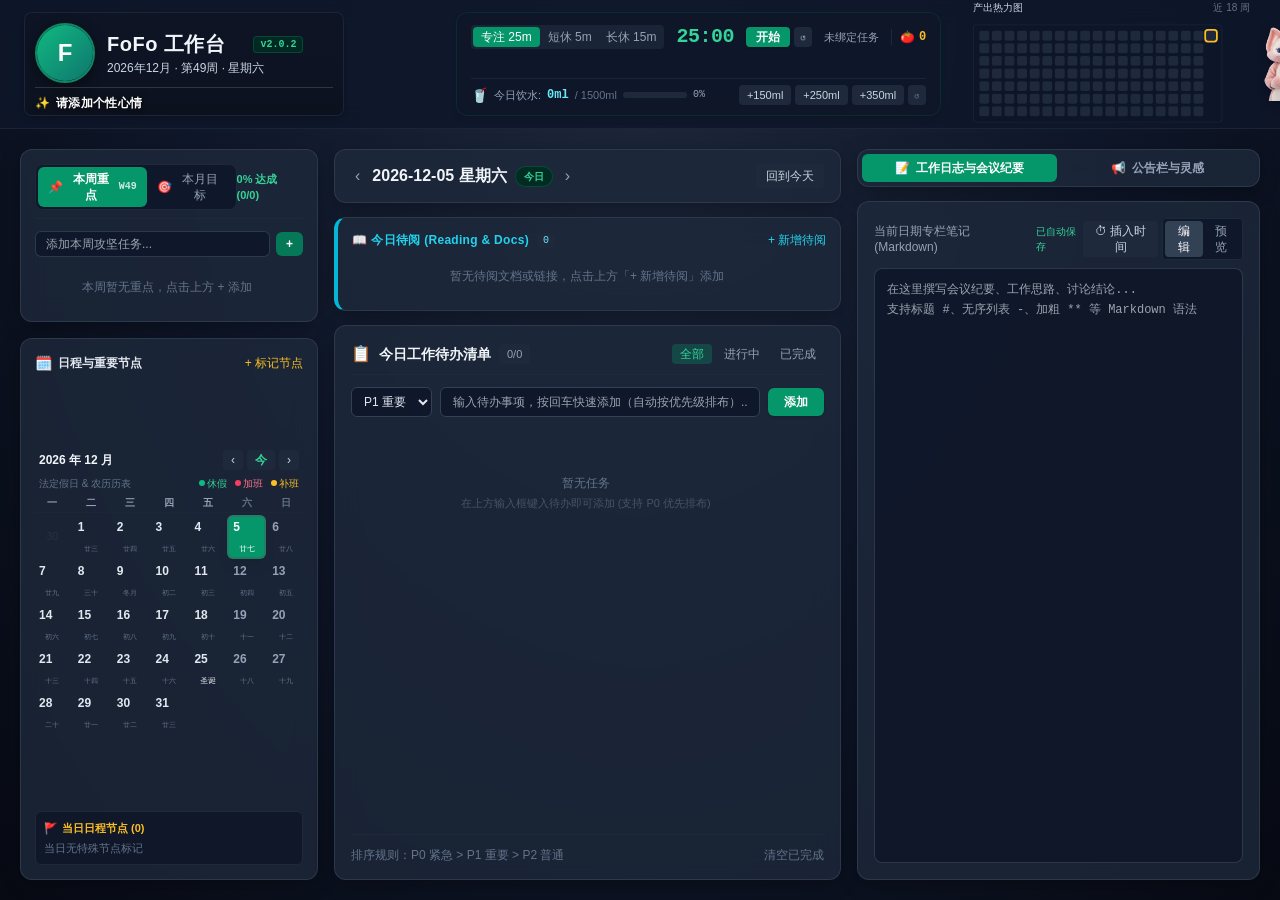
==== commit 165db02c: "Release v2.0.2: 优化服务多线程并发架构，增加 Windows 单实例互斥与数据隔离加固" ====
--- a/index.html
+++ b/index.html
@@ -70,7 +70,7 @@
             <div class="flex items-center space-x-2 group/title">
               <h1 id="app-title-text" class="font-black text-lg md:text-xl leading-tight text-slate-100 tracking-wide cursor-pointer hover:text-emerald-400 transition truncate" title="点击修改工作台名称">FoFo 工作台</h1>
               <button id="btn-edit-app-title" class="opacity-0 group-hover/title:opacity-100 text-slate-400 hover:text-emerald-400 text-xs transition flex-shrink-0" title="修改工作台名称">✎</button>
-              <span class="text-[10px] px-1.5 py-0.2 rounded bg-emerald-950/90 text-emerald-400 border border-emerald-800/60 font-semibold font-mono flex-shrink-0">v2.0.1</span>
+              <span class="text-[10px] px-1.5 py-0.2 rounded bg-emerald-950/90 text-emerald-400 border border-emerald-800/60 font-semibold font-mono flex-shrink-0">v2.0.2</span>
             </div>
             <span class="text-xs text-slate-300 font-medium truncate mt-0.5" id="header-date-sub">加载中...</span>
           </div>
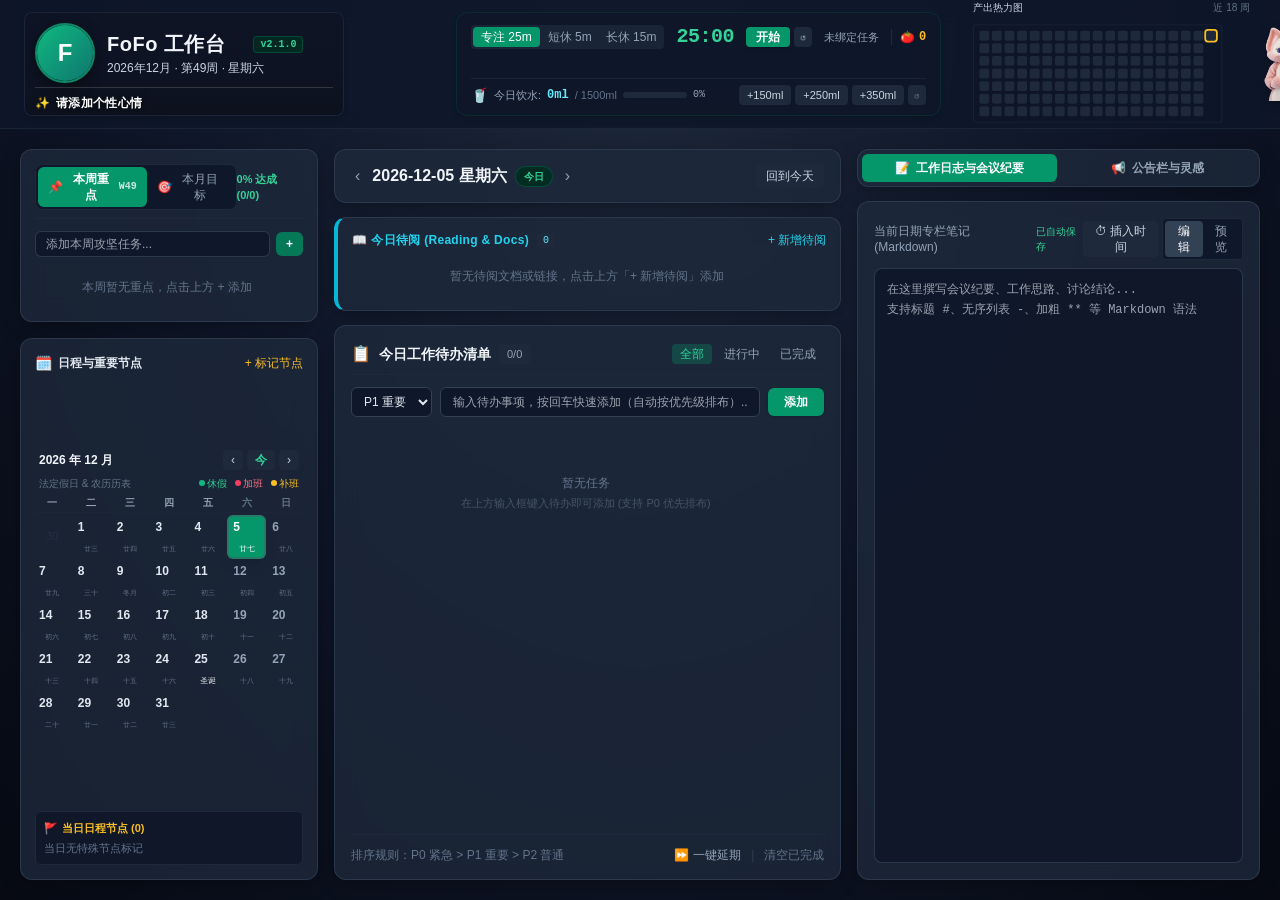
==== commit 825e59ac: "Release v2.1.0: AI建议智能覆写与删除、侧边栏皮肤系统(微信风格)、待办迁移及体验优化" ====
--- a/index.html
+++ b/index.html
@@ -70,7 +70,7 @@
             <div class="flex items-center space-x-2 group/title">
               <h1 id="app-title-text" class="font-black text-lg md:text-xl leading-tight text-slate-100 tracking-wide cursor-pointer hover:text-emerald-400 transition truncate" title="点击修改工作台名称">FoFo 工作台</h1>
               <button id="btn-edit-app-title" class="opacity-0 group-hover/title:opacity-100 text-slate-400 hover:text-emerald-400 text-xs transition flex-shrink-0" title="修改工作台名称">✎</button>
-              <span class="text-[10px] px-1.5 py-0.2 rounded bg-emerald-950/90 text-emerald-400 border border-emerald-800/60 font-semibold font-mono flex-shrink-0">v2.0.2</span>
+              <span class="text-[10px] px-1.5 py-0.2 rounded bg-emerald-950/90 text-emerald-400 border border-emerald-800/60 font-semibold font-mono flex-shrink-0">v2.1.0</span>
             </div>
             <span class="text-xs text-slate-300 font-medium truncate mt-0.5" id="header-date-sub">加载中...</span>
           </div>
@@ -346,7 +346,14 @@
         <!-- Bottom Task Action Bar -->
         <div class="pt-3 mt-auto border-t border-slate-800 flex items-center justify-between text-xs text-slate-500">
           <span>排序规则：P0 紧急 &gt; P1 重要 &gt; P2 普通</span>
-          <button id="btn-clear-completed" class="hover:text-slate-300 transition">清空已完成</button>
+          <div class="flex items-center space-x-2.5">
+            <button id="btn-defer-uncompleted" class="hover:text-amber-300 text-slate-400 transition flex items-center space-x-1" title="将今日未完成的待办事项一键批量迁移至次日">
+              <span>⏩</span>
+              <span>一键延期</span>
+            </button>
+            <span class="text-slate-700">|</span>
+            <button id="btn-clear-completed" class="hover:text-slate-300 transition">清空已完成</button>
+          </div>
         </div>
 
       </div>
@@ -625,6 +632,23 @@
           <label class="block text-slate-300 font-medium mb-1">待阅事项名称：</label>
           <input type="text" id="input-reading-title" placeholder="输入卡片上展示的事项名，例如：产品PRD文档" class="w-full bg-slate-950 border border-slate-700 rounded px-2.5 py-1.5 text-xs text-slate-200 focus:outline-none focus:border-cyan-500" />
         </div>
+
+        <!-- Sync to Tasks Option -->
+        <div class="pt-2.5 border-t border-slate-800">
+          <label class="flex items-center space-x-2 cursor-pointer select-none">
+            <input type="checkbox" id="check-sync-reading-task" class="rounded border-slate-700 text-cyan-600 focus:ring-0 focus:ring-offset-0 bg-slate-950" checked />
+            <span class="text-xs text-slate-300 font-medium">同步创建为今日工作待办</span>
+          </label>
+          <div id="sync-reading-task-options" class="mt-2 flex items-center space-x-2 pl-5">
+            <span class="text-[11px] text-slate-400">待办优先级：</span>
+            <select id="select-sync-reading-priority" class="bg-slate-950 border border-slate-700 text-[11px] rounded px-2 py-1 text-slate-200 focus:outline-none focus:border-cyan-500">
+              <option value="P0">P0 紧急</option>
+              <option value="P1" selected>P1 重要</option>
+              <option value="P2">P2 普通</option>
+            </select>
+            <span class="text-[10px] text-slate-400 truncate" id="preview-sync-task-name">待办名：审阅...</span>
+          </div>
+        </div>
       </div>
 
       <div class="mt-4 pt-3 border-t border-slate-800 flex justify-end space-x-2">
@@ -887,6 +911,71 @@
     </div>
   </div>
 
+  <!-- 7.5 AI Chat Sidebar Skin Modal -->
+  <div id="modal-ai-skin" class="fixed inset-0 bg-black/75 backdrop-blur-sm z-50 hidden flex items-center justify-center p-4">
+    <div class="fofo-card max-w-md w-full p-5 bg-slate-900 border border-slate-700 shadow-2xl flex flex-col space-y-4">
+      <div class="flex items-center justify-between pb-2 border-b border-slate-800">
+        <div>
+          <h3 class="font-bold text-sm text-slate-100 flex items-center space-x-1.5"><span>🎨</span><span>AI 侧边栏皮肤设置</span></h3>
+          <p class="text-[10px] text-slate-500 mt-1">切换侧边栏会话外观与专属定制头像</p>
+        </div>
+        <button id="modal-ai-skin-close" class="text-slate-400 hover:text-white text-base">✕</button>
+      </div>
+
+      <div class="space-y-4 text-xs">
+        <!-- Skin Selector -->
+        <div class="space-y-2">
+          <label class="block font-semibold text-slate-300">选择会话皮肤</label>
+          <div class="grid grid-cols-2 gap-2">
+            <label class="flex flex-col p-3 rounded-lg border border-slate-700 bg-slate-950/60 cursor-pointer hover:border-emerald-500 transition skin-radio-label" data-skin="classic">
+              <div class="flex items-center justify-between">
+                <span class="font-bold text-slate-200">系统经典</span>
+                <input type="radio" name="ai-skin-choice" value="classic" class="accent-emerald-500" />
+              </div>
+              <span class="text-[10px] text-slate-400 mt-1">暗黑极简风格，原生沉浸</span>
+            </label>
+            <label class="flex flex-col p-3 rounded-lg border border-slate-700 bg-slate-950/60 cursor-pointer hover:border-emerald-500 transition skin-radio-label" data-skin="wechat">
+              <div class="flex items-center justify-between">
+                <span class="font-bold text-emerald-400">微信风格</span>
+                <input type="radio" name="ai-skin-choice" value="wechat" class="accent-emerald-500" />
+              </div>
+              <span class="text-[10px] text-slate-400 mt-1">微信绿白气泡，支持头像与时间戳</span>
+            </label>
+          </div>
+        </div>
+
+        <!-- AI Avatar Upload Section -->
+        <div id="ai-avatar-section" class="p-3 rounded-lg border border-slate-800 bg-slate-950/70 space-y-2.5">
+          <label class="block font-semibold text-slate-300">AI 对话头像定制 (微信风格专用)</label>
+          <div class="flex items-center space-x-3.5">
+            <img id="ai-avatar-preview" src="assets/fofo-ai-pet-linabell.png" alt="AI 头像" class="w-12 h-12 rounded-full object-cover border-2 border-emerald-600 bg-slate-800" />
+            <div class="flex flex-col space-y-1.5 flex-1 min-w-0">
+              <div class="flex items-center space-x-2">
+                <label class="px-2.5 py-1 rounded bg-emerald-600 hover:bg-emerald-500 text-white text-[11px] font-medium cursor-pointer transition">
+                  上传新头像
+                  <input type="file" id="ai-avatar-file-input" accept="image/*" class="hidden" />
+                </label>
+                <button type="button" id="btn-reset-ai-avatar" class="px-2 py-1 rounded border border-slate-700 bg-slate-800 hover:bg-slate-700 text-slate-300 text-[11px] transition">恢复默认</button>
+              </div>
+              <span class="text-[10px] text-slate-500">支持任意图片，自动本地压缩保存</span>
+            </div>
+          </div>
+        </div>
+
+        <!-- User Avatar Hint -->
+        <div class="text-[10px] text-slate-500 bg-slate-950/40 p-2 rounded border border-slate-800/80 leading-relaxed">
+          💡 用户头像将自动沿用工作台右上角设置的个人头像。若未设置，将使用默认用户头像图标。
+        </div>
+
+        <!-- Action Buttons -->
+        <div class="flex items-center justify-end space-x-2 pt-2 border-t border-slate-800">
+          <button id="btn-cancel-ai-skin" class="px-3 py-1.5 rounded text-slate-400 hover:text-slate-200 text-xs transition">取消</button>
+          <button id="btn-save-ai-skin" class="px-4 py-1.5 rounded bg-emerald-600 hover:bg-emerald-500 text-white text-xs font-semibold transition">保存并应用</button>
+        </div>
+      </div>
+    </div>
+  </div>
+
   <!-- 8. Persistent FoFo AI conversation drawer -->
   <aside id="ai-chat-sidebar" class="fixed top-0 right-0 bottom-0 z-[60] hidden w-full max-w-md border-l border-emerald-900/60 bg-slate-950/98 shadow-2xl backdrop-blur-xl">
     <div class="h-full flex flex-col">
@@ -896,7 +985,8 @@
           <div id="ai-chat-status" class="text-[10px] text-slate-500 mt-1">会话记录正在准备本地持久化…</div>
         </div>
         <div class="flex items-center space-x-2">
-          <button id="btn-ai-chat-config" class="px-2.5 py-1 rounded border border-slate-700 bg-slate-900 hover:bg-slate-800 text-slate-300 text-[11px]">⚙ AI 配置</button>
+          <button id="btn-ai-skin-config" class="px-2.5 py-1 rounded border border-slate-700 bg-slate-900 hover:bg-slate-800 text-slate-300 text-[11px] transition">🎨 皮肤设置</button>
+          <button id="btn-ai-chat-config" class="px-2.5 py-1 rounded border border-slate-700 bg-slate-900 hover:bg-slate-800 text-slate-300 text-[11px] transition">⚙ AI 配置</button>
           <button id="btn-ai-chat-close" class="text-slate-400 hover:text-white text-base">✕</button>
         </div>
       </div>
@@ -907,19 +997,18 @@
         <button id="btn-ai-chat-new" class="px-2 py-1.5 rounded border border-slate-700 bg-slate-900 hover:bg-slate-800 text-slate-300 text-[11px]">新会话</button>
       </div>
       <div id="ai-chat-messages" class="flex-1 overflow-y-auto p-3 space-y-3"></div>
-      <div id="ai-chat-last-actions" class="hidden px-3 pt-2">
-        <button id="btn-ai-chat-apply-last" class="w-full px-3 py-2 rounded border border-emerald-700/60 bg-emerald-950/50 hover:bg-emerald-900/60 text-emerald-300 text-[11px] text-left">✅ 转化成秘书建议</button>
-      </div>
-      <div class="p-3 border-t border-slate-800 space-y-2">
-        <div class="flex flex-wrap gap-1.5">
-          <button type="button" class="ai-chat-preset px-2 py-1 rounded border border-slate-700 bg-slate-900 hover:bg-emerald-950/60 text-slate-300 hover:text-emerald-300 text-[10px]" data-prompt="请根据今天的目标、待办和日程，规划今天最重要的工作顺序，并列出最多3项可执行建议。">规划今天</button>
-          <button type="button" class="ai-chat-preset px-2 py-1 rounded border border-slate-700 bg-slate-900 hover:bg-emerald-950/60 text-slate-300 hover:text-emerald-300 text-[10px]" data-prompt="请把我最近的工作记录整理成简洁的工作日志，并提取可执行待办。">整理这段记录</button>
-          <button type="button" class="ai-chat-preset px-2 py-1 rounded border border-slate-700 bg-slate-900 hover:bg-emerald-950/60 text-slate-300 hover:text-emerald-300 text-[10px]" data-prompt="请根据今天的记录做一次简短复盘，指出完成项、卡点和明天最值得延续的一件事。">复盘今天</button>
-          <button type="button" class="ai-chat-preset px-2 py-1 rounded border border-slate-700 bg-slate-900 hover:bg-emerald-950/60 text-slate-300 hover:text-emerald-300 text-[10px]" data-prompt="请根据当前目标、未完成任务和日程，给出明天的工作安排草案。">安排明天</button>
-        </div>
-        <textarea id="ai-chat-input" class="w-full h-20 bg-slate-900 border border-slate-700 rounded p-2.5 text-xs text-slate-200 focus:outline-none focus:border-emerald-500 resize-none" placeholder="继续描述你的工作情况，FoFo AI 会结合当前工作台上下文回答…"></textarea>
+      <div id="ai-chat-last-actions" class="hidden px-3 pt-2"></div>
+      <div class="p-3 border-t border-slate-800 space-y-2 chat-input-container">
+        <div class="flex items-center justify-between px-0.5">
+          <label class="flex items-center space-x-1.5 text-[11px] text-slate-300 hover:text-emerald-300 transition cursor-pointer select-none">
+            <input type="checkbox" id="check-ai-attach-workspace" class="accent-emerald-500 rounded cursor-pointer" />
+            <span class="font-medium">📎 添加工作台状态附件</span>
+          </label>
+          <span class="text-[10px] text-slate-500">勾选后附带目标与待办状态</span>
+        </div>
+        <textarea id="ai-chat-input" class="w-full h-20 bg-slate-900 border border-slate-700 rounded p-2.5 text-xs text-slate-200 focus:outline-none focus:border-emerald-500 resize-none" placeholder="输入消息，按 Enter 发送，Shift + Enter 换行…"></textarea>
         <div class="flex items-center justify-between">
-          <span class="text-[10px] text-slate-500">发送后会自动保存到当前会话</span>
+          <span class="text-[10px] text-slate-500">按 Enter 发送 · Shift + Enter 换行</span>
           <button id="btn-ai-chat-send" class="px-4 py-1.5 rounded bg-emerald-600 hover:bg-emerald-500 text-white text-xs font-semibold transition">发送</button>
         </div>
       </div>
--- a/css/style.css
+++ b/css/style.css
@@ -175,6 +175,32 @@
   transform: translate(-50%, 0) scale(1);
 }
 
+.fofo-ai-pet-bubble.is-alert {
+  pointer-events: auto;
+  cursor: pointer;
+  white-space: normal;
+  max-width: 220px;
+  min-width: 170px;
+  padding: 8px 12px;
+  border: 1.5px solid rgba(245, 158, 11, 0.85);
+  background: rgba(255, 251, 235, 0.98);
+  color: #92400e;
+  box-shadow: 0 6px 22px rgba(245, 158, 11, 0.35);
+  animation: fofo-bubble-pulse 1.8s infinite ease-in-out;
+  text-align: center;
+}
+
+.fofo-ai-pet-bubble.is-alert::after {
+  border-right-color: rgba(245, 158, 11, 0.85);
+  border-bottom-color: rgba(245, 158, 11, 0.85);
+  background: rgba(255, 251, 235, 0.98);
+}
+
+@keyframes fofo-bubble-pulse {
+  0%, 100% { transform: translate(-50%, 0) scale(1); }
+  50% { transform: translate(-50%, -3px) scale(1.04); }
+}
+
 .fofo-ai-pet-label {
   position: absolute;
   right: 0px;
@@ -706,3 +732,177 @@
   background-color: #e11d48;
   color: #ffffff;
 }
+
+/* ================= WeChat Style Skin for AI Chat Sidebar ================= */
+#ai-chat-sidebar.skin-wechat {
+  background-color: #ededed;
+  border-left-color: rgb(220, 220, 225);
+}
+
+#ai-chat-sidebar.skin-wechat > div > div:first-child {
+  background-color: #ededed;
+  border-bottom-color: rgb(220, 220, 225);
+}
+
+#ai-chat-sidebar.skin-wechat > div > div:first-child h1,
+#ai-chat-sidebar.skin-wechat > div > div:first-child h2,
+#ai-chat-sidebar.skin-wechat > div > div:first-child h3,
+#ai-chat-sidebar.skin-wechat > div > div:first-child span,
+#ai-chat-sidebar.skin-wechat > div > div:first-child div {
+  color: #191919;
+}
+
+#ai-chat-sidebar.skin-wechat #ai-chat-status {
+  color: #7a7a7a !important;
+}
+
+#ai-chat-sidebar.skin-wechat #btn-ai-skin-config,
+#ai-chat-sidebar.skin-wechat #btn-ai-chat-config {
+  background-color: #f7f7f7;
+  border-color: rgb(220, 220, 225);
+  color: #333333;
+}
+
+#ai-chat-sidebar.skin-wechat #btn-ai-chat-close {
+  color: #555555;
+}
+
+#ai-chat-sidebar.skin-wechat > div > div:nth-child(2) {
+  background-color: #f7f7f7;
+  border-bottom-color: rgb(220, 220, 225);
+}
+
+#ai-chat-sidebar.skin-wechat #ai-chat-session-select {
+  background-color: #ffffff;
+  border-color: rgb(220, 220, 225);
+  color: #222222;
+}
+
+#ai-chat-sidebar.skin-wechat #btn-ai-chat-rename,
+#ai-chat-sidebar.skin-wechat #btn-ai-chat-delete,
+#ai-chat-sidebar.skin-wechat #btn-ai-chat-new {
+  background-color: #ffffff;
+  border-color: rgb(220, 220, 225);
+  color: #444444;
+}
+
+#ai-chat-sidebar.skin-wechat #ai-chat-messages {
+  background-color: rgb(250, 250, 250);
+}
+
+/* WeChat message bubbles and avatars */
+#ai-chat-sidebar.skin-wechat .chat-msg-row {
+  display: flex;
+  align-items: flex-start;
+  margin-bottom: 0.75rem;
+}
+
+#ai-chat-sidebar.skin-wechat .chat-msg-row.user {
+  justify-content: flex-end;
+}
+
+#ai-chat-sidebar.skin-wechat .chat-msg-row.assistant {
+  justify-content: flex-start;
+}
+
+#ai-chat-sidebar.skin-wechat .chat-avatar {
+  width: 36px;
+  height: 36px;
+  border-radius: 6px;
+  object-fit: cover;
+  flex-shrink: 0;
+}
+
+#ai-chat-sidebar.skin-wechat .chat-msg-row.user .chat-avatar {
+  margin-left: 8px;
+}
+
+#ai-chat-sidebar.skin-wechat .chat-msg-row.assistant .chat-avatar {
+  margin-right: 8px;
+}
+
+#ai-chat-sidebar.skin-wechat .chat-bubble {
+  max-width: 82%;
+  padding: 8px 12px;
+  border-radius: 8px;
+  font-size: 13px;
+  line-height: 1.55;
+  position: relative;
+  word-break: break-word;
+}
+
+#ai-chat-sidebar.skin-wechat .chat-msg-row.user .chat-bubble {
+  background-color: rgb(157, 242, 159);
+  color: #111111;
+  border: 1px solid rgba(100, 200, 100, 0.25);
+}
+
+#ai-chat-sidebar.skin-wechat .chat-msg-row.assistant .chat-bubble {
+  background-color: rgb(238, 238, 240);
+  color: #1e1e1e;
+  border: 1px solid rgba(0, 0, 0, 0.05);
+}
+
+#ai-chat-sidebar.skin-wechat .chat-bubble.markdown-preview h1,
+#ai-chat-sidebar.skin-wechat .chat-bubble.markdown-preview h2,
+#ai-chat-sidebar.skin-wechat .chat-bubble.markdown-preview h3,
+#ai-chat-sidebar.skin-wechat .chat-bubble.markdown-preview p,
+#ai-chat-sidebar.skin-wechat .chat-bubble.markdown-preview li,
+#ai-chat-sidebar.skin-wechat .chat-bubble.markdown-preview strong {
+  color: #1e1e1e;
+}
+
+#ai-chat-sidebar.skin-wechat .chat-bubble.markdown-preview code {
+  background: rgba(0, 0, 0, 0.08);
+  color: #0f766e;
+}
+
+#ai-chat-sidebar.skin-wechat .wechat-timestamp {
+  display: inline-block;
+  font-size: 10px;
+  color: #8c8c8c;
+  background-color: rgba(0, 0, 0, 0.04);
+  padding: 2px 8px;
+  border-radius: 9999px;
+  margin: 6px 0;
+  user-select: none;
+}
+
+#ai-chat-sidebar.skin-wechat .chat-input-container {
+  background-color: #ededed;
+  border-top-color: rgb(220, 220, 225);
+}
+
+#ai-chat-sidebar.skin-wechat .chat-input-container label,
+#ai-chat-sidebar.skin-wechat .chat-input-container label span,
+#ai-chat-sidebar.skin-wechat .chat-input-container > div:first-child span {
+  color: #64748b !important;
+}
+
+#ai-chat-sidebar.skin-wechat .chat-input-container label:hover,
+#ai-chat-sidebar.skin-wechat .chat-input-container label:hover span {
+  color: #07c160 !important;
+}
+
+#ai-chat-sidebar.skin-wechat #ai-chat-input {
+  background-color: #ffffff;
+  border-color: rgb(220, 220, 225);
+  color: #191919;
+  box-shadow: 0 1px 3px rgba(0, 0, 0, 0.06);
+}
+
+#ai-chat-sidebar.skin-wechat #btn-ai-chat-send {
+  background-color: #07c160;
+  color: #ffffff;
+}
+
+#ai-chat-sidebar.skin-wechat #btn-ai-chat-send:hover {
+  background-color: #06ad56;
+}
+
+#ai-chat-sidebar.skin-wechat #ai-chat-last-actions > div {
+  background-color: #f7f7f7;
+  border-color: rgb(220, 220, 225);
+  box-shadow: 0 4px 12px rgba(0, 0, 0, 0.05);
+}
+
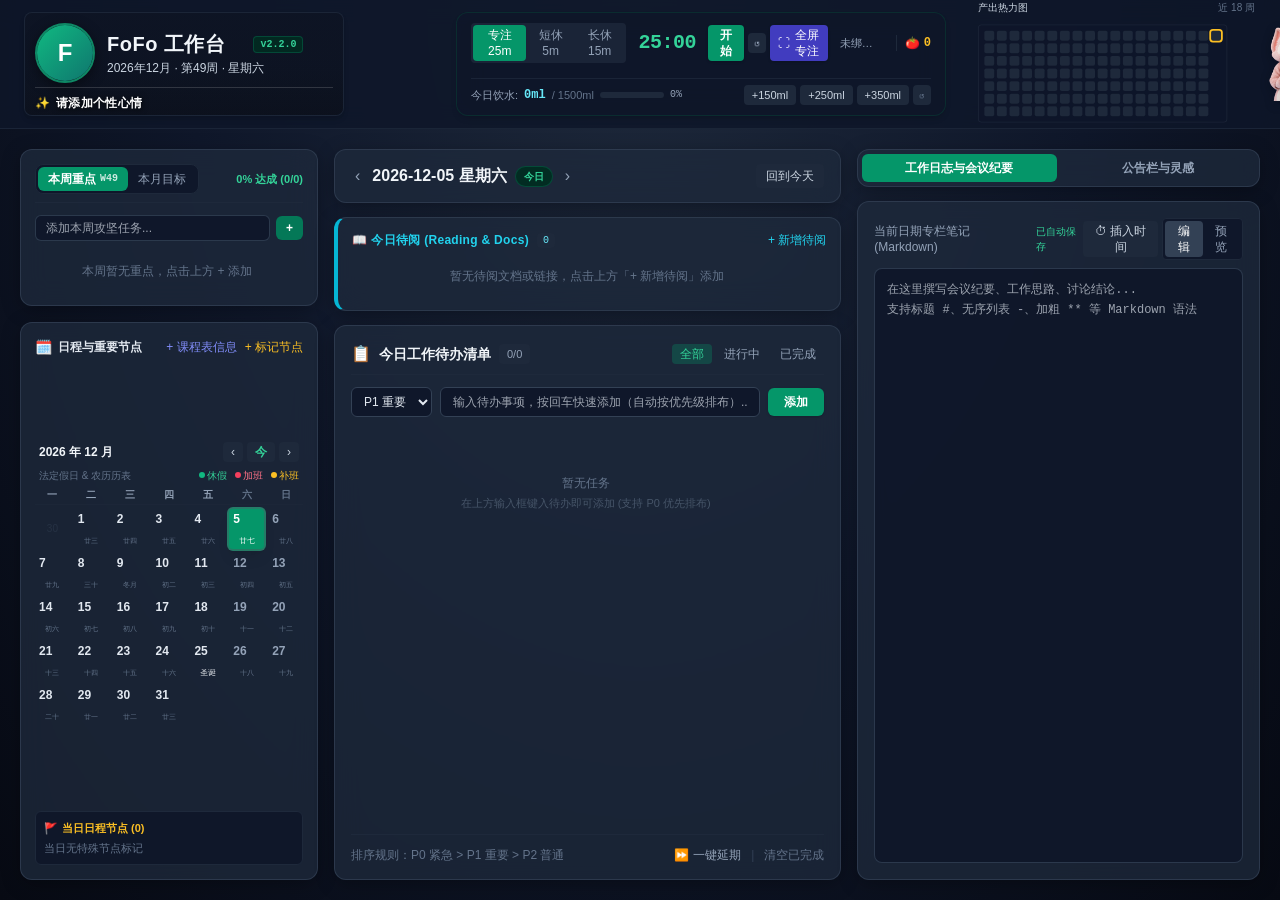
==== commit 768809a7: "Release v2.2.0: 全新「下班」事务交接系统、全屏专注模式、课程表排课升级及AI多模型配置" ====
--- a/index.html
+++ b/index.html
@@ -70,7 +70,7 @@
             <div class="flex items-center space-x-2 group/title">
               <h1 id="app-title-text" class="font-black text-lg md:text-xl leading-tight text-slate-100 tracking-wide cursor-pointer hover:text-emerald-400 transition truncate" title="点击修改工作台名称">FoFo 工作台</h1>
               <button id="btn-edit-app-title" class="opacity-0 group-hover/title:opacity-100 text-slate-400 hover:text-emerald-400 text-xs transition flex-shrink-0" title="修改工作台名称">✎</button>
-              <span class="text-[10px] px-1.5 py-0.2 rounded bg-emerald-950/90 text-emerald-400 border border-emerald-800/60 font-semibold font-mono flex-shrink-0">v2.1.0</span>
+              <span class="text-[10px] px-1.5 py-0.2 rounded bg-emerald-950/90 text-emerald-400 border border-emerald-800/60 font-semibold font-mono flex-shrink-0">v2.2.0</span>
             </div>
             <span class="text-xs text-slate-300 font-medium truncate mt-0.5" id="header-date-sub">加载中...</span>
           </div>
@@ -108,6 +108,10 @@
             <button id="pomo-btn-reset" class="px-1.5 py-0.5 bg-slate-800 hover:bg-slate-700 text-slate-400 text-xs rounded transition" title="重置计时器">
               ↺
             </button>
+            <button id="btn-fullscreen-focus" class="px-2 py-0.5 bg-indigo-600/80 hover:bg-indigo-500 text-white text-xs font-medium rounded shadow transition active:scale-95 flex items-center space-x-1" title="开启全屏沉浸专注模式">
+              <span>⛶</span>
+              <span class="hidden md:inline">全屏专注</span>
+            </button>
           </div>
 
           <div class="max-w-[110px] truncate text-[11px] text-slate-400" id="pomo-task-tag" title="无绑定任务">
@@ -123,7 +127,6 @@
         <!-- Lower row: Daily Water Intake (Under Pomodoro) -->
         <div class="flex items-center justify-between pt-1.5 pb-0.5 border-t border-slate-800/80 text-xs">
           <div class="flex items-center space-x-1.5 min-w-0">
-            <span class="text-cyan-400 text-sm">🥤</span>
             <span class="text-slate-400 font-medium text-[11px] hidden sm:inline">今日饮水:</span>
             <span id="water-intake-text" class="font-bold text-cyan-300 font-mono text-xs">0ml</span>
             <span class="text-slate-500 text-[11px]">/ 1500ml</span>
@@ -164,26 +167,31 @@
           <span class="fofo-ai-pet-label">AI</span>
         </div>
 
-        <div class="relative flex-shrink-0">
-          <button id="btn-header-actions" type="button" class="flex items-center space-x-1 px-2.5 py-1.5 bg-slate-800/90 hover:bg-slate-700 text-slate-200 rounded border border-slate-700 transition text-xs" title="打开工作台功能菜单" aria-expanded="false" aria-haspopup="true">
-            <span>☰</span>
-            <span>功能</span>
-            <span class="text-[9px] opacity-70">▾</span>
+        <div class="relative flex-shrink-0 flex flex-col space-y-1">
+          <div class="relative">
+            <button id="btn-header-actions" type="button" class="flex items-center space-x-1 px-2.5 py-1 bg-slate-800/90 hover:bg-slate-700 text-slate-200 rounded border border-slate-700 transition text-xs" title="打开工作台功能菜单" aria-expanded="false" aria-haspopup="true">
+              <span>☰</span>
+              <span>功能</span>
+              <span class="text-[9px] opacity-70">▾</span>
+            </button>
+            <div id="header-actions-menu" class="absolute right-0 top-full mt-1 hidden min-w-[150px] p-1.5 rounded-lg border border-slate-700 bg-slate-900/95 backdrop-blur-md shadow-2xl z-50">
+              <button id="btn-theme-modal" class="w-full flex items-center space-x-2 px-2.5 py-1.5 bg-transparent hover:bg-slate-800 text-slate-200 rounded transition text-xs text-left" title="自定义背景与主题配色">
+                <span>🎨</span><span>配色 / 背景</span>
+              </button>
+              <button id="btn-export-markdown" class="w-full flex items-center space-x-2 px-2.5 py-1.5 bg-transparent hover:bg-slate-800 text-slate-200 rounded transition text-xs text-left" title="生成并导出本月 Markdown 完整归档">
+                <span>📦</span><span>导出月报</span>
+              </button>
+              <button id="btn-weekly-review" class="w-full flex items-center space-x-2 px-2.5 py-1.5 bg-transparent hover:bg-slate-800 text-slate-200 rounded transition text-xs text-left" title="进行本周工作复盘与规划">
+                <span>📋</span><span>周复盘</span>
+              </button>
+              <button id="btn-data-modal" class="w-full flex items-center space-x-2 px-2.5 py-1.5 bg-transparent hover:bg-slate-800 text-slate-200 rounded transition text-xs text-left" title="数据备份与设置">
+                <span>⚙️</span><span>数据与设置</span>
+              </button>
+            </div>
+          </div>
+          <button id="btn-off-work" type="button" class="w-full flex items-center justify-center space-x-1 px-2 py-0.5 bg-amber-600/90 hover:bg-amber-500 text-white rounded border border-amber-500/80 shadow transition text-xs font-semibold active:scale-95" title="点击打卡下班与事务交接">
+            <span>下班</span>
           </button>
-          <div id="header-actions-menu" class="absolute right-0 top-full mt-1 hidden min-w-[150px] p-1.5 rounded-lg border border-slate-700 bg-slate-900/95 backdrop-blur-md shadow-2xl z-50">
-            <button id="btn-theme-modal" class="w-full flex items-center space-x-2 px-2.5 py-1.5 bg-transparent hover:bg-slate-800 text-slate-200 rounded transition text-xs text-left" title="自定义背景与主题配色">
-              <span>🎨</span><span>配色 / 背景</span>
-            </button>
-            <button id="btn-export-markdown" class="w-full flex items-center space-x-2 px-2.5 py-1.5 bg-transparent hover:bg-slate-800 text-slate-200 rounded transition text-xs text-left" title="生成并导出本月 Markdown 完整归档">
-              <span>📦</span><span>导出月报</span>
-            </button>
-            <button id="btn-weekly-review" class="w-full flex items-center space-x-2 px-2.5 py-1.5 bg-transparent hover:bg-slate-800 text-slate-200 rounded transition text-xs text-left" title="进行本周工作复盘与规划">
-              <span>📋</span><span>周复盘</span>
-            </button>
-            <button id="btn-data-modal" class="w-full flex items-center space-x-2 px-2.5 py-1.5 bg-transparent hover:bg-slate-800 text-slate-200 rounded transition text-xs text-left" title="数据备份与设置">
-              <span>⚙️</span><span>数据与设置</span>
-            </button>
-          </div>
         </div>
       </div>
     </div>
@@ -201,12 +209,10 @@
         <div class="flex items-center justify-between mb-3 border-b border-slate-800 pb-2">
           <div class="flex items-center bg-slate-900 p-0.5 rounded-lg border border-slate-800 text-xs">
             <button id="tab-btn-weekly" class="px-2.5 py-1 rounded-md font-semibold bg-emerald-600 text-white transition flex items-center space-x-1">
-              <span>📌</span>
               <span>本周重点</span>
               <span class="text-[10px] opacity-80 font-mono ml-0.5" id="current-week-label">W38</span>
             </button>
             <button id="tab-btn-monthly" class="px-2.5 py-1 rounded-md text-slate-400 hover:text-slate-200 transition flex items-center space-x-1">
-              <span>🎯</span>
               <span>本月目标</span>
             </button>
           </div>
@@ -243,9 +249,14 @@
             <span class="text-sm">🗓️</span>
             <h2 class="font-bold text-xs text-slate-200">日程与重要节点</h2>
           </div>
-          <button id="btn-set-milestone" class="text-xs text-amber-400 hover:text-amber-300 font-medium transition" title="为选中日期添加日程节点">
-            + 标记节点
-          </button>
+          <div class="flex items-center space-x-2">
+            <button id="btn-course-schedule" class="text-xs text-indigo-400 hover:text-indigo-300 font-medium transition flex items-center space-x-1" title="设置与同步每周循环课程表">
+              <span>+ 课程表信息</span>
+            </button>
+            <button id="btn-set-milestone" class="text-xs text-amber-400 hover:text-amber-300 font-medium transition" title="为选中日期添加日程节点">
+              + 标记节点
+            </button>
+          </div>
         </div>
 
         <div id="calendar-widget-container" class="my-auto">
@@ -339,7 +350,7 @@
         </div>
 
         <!-- Task List Items (Sorted by P0 > P1 > P2) -->
-        <div id="daily-task-list" class="flex-1 overflow-y-auto space-y-2 pr-1">
+        <div id="daily-task-list" class="flex-1 overflow-y-auto space-y-2 pr-1 max-h-[380px] lg:max-h-[440px]">
           <!-- Populated by JS -->
         </div>
 
@@ -366,11 +377,9 @@
       <!-- Tab Switcher -->
       <div class="fofo-card p-1 flex items-center space-x-1">
         <button id="tab-btn-notes" class="flex-1 py-1.5 text-xs font-semibold rounded-md bg-emerald-600 text-white transition flex items-center justify-center space-x-1.5">
-          <span>📝</span>
           <span>工作日志与会议纪要</span>
         </button>
         <button id="tab-btn-scratchpad" class="flex-1 py-1.5 text-xs font-semibold rounded-md text-slate-400 hover:text-white transition flex items-center justify-center space-x-1.5">
-          <span>📢</span>
           <span>公告栏与灵感</span>
         </button>
       </div>
@@ -880,9 +889,23 @@
         <div id="ai-provider-row" class="space-y-1">
           <label class="block text-[11px] text-slate-300">AI 服务商</label>
           <select id="ai-provider-select" class="w-full bg-slate-900 border border-slate-700 rounded px-2.5 py-1.5 text-xs text-slate-200 focus:outline-none focus:border-emerald-500">
+            <option value="gemini">Google Gemini (🌟 免费通道推荐)</option>
+            <option value="deepseek">DeepSeek</option>
             <option value="openai">OpenAI</option>
-            <option value="deepseek">DeepSeek</option>
           </select>
+        </div>
+        <!-- Google Gemini Free Tier Banner -->
+        <div id="gemini-free-banner" class="p-2.5 rounded-lg bg-emerald-950/50 border border-emerald-700/60 text-emerald-300 text-[11px] space-y-1">
+          <div class="flex items-center justify-between font-semibold">
+            <span class="flex items-center space-x-1"><span>🎁</span><span>Google Gemini 官方免费额度</span></span>
+            <a href="https://aistudio.google.com/app/apikey" target="_blank" rel="noopener noreferrer" class="text-xs text-cyan-400 hover:text-cyan-300 underline flex items-center space-x-0.5" title="点击前往 Google AI Studio 免费创建 API Key">
+              <span>免费获取 Key</span>
+              <span>↗</span>
+            </a>
+          </div>
+          <p class="text-[10px] text-emerald-400/80 leading-relaxed">
+            无需绑定信用卡、无需预存！普通 Google 账号在 Google AI Studio 点击“创建 API 密钥”即可免费畅享。每分钟 15 次、每天 1500 次调用配额，足够个人日常使用。
+          </p>
         </div>
         <select id="ai-mode-select" class="w-full bg-slate-900 border border-slate-700 rounded px-2.5 py-1.5 text-xs text-slate-200 focus:outline-none focus:border-emerald-500">
           <option value="chatgpt-web">ChatGPT 网页协同（无需 API Key）</option>
@@ -891,13 +914,37 @@
         </select>
         <p id="ai-mode-help" class="text-[10px] leading-relaxed whitespace-pre-line text-slate-400"></p>
         <div id="ai-api-key-row" class="hidden space-y-1">
-          <label id="ai-api-key-label" class="block text-[11px] text-slate-300">OpenAI API Key</label>
-          <input id="ai-api-key-input" type="password" autocomplete="off" placeholder="sk-..." class="w-full bg-slate-900 border border-slate-700 rounded px-2.5 py-1.5 text-xs text-slate-200 focus:outline-none focus:border-emerald-500" />
+          <div class="flex items-center justify-between">
+            <label id="ai-api-key-label" class="block text-[11px] text-slate-300">API Key</label>
+            <div class="flex items-center space-x-2">
+              <button type="button" id="btn-toggle-key-visibility" class="text-[10px] text-slate-400 hover:text-slate-200 transition" title="显示或隐藏明文">👁️ 显示明文</button>
+              <button type="button" id="btn-clear-key-input" class="text-[10px] text-rose-400 hover:text-rose-300 transition" title="清空已填写的 Key">清空</button>
+            </div>
+          </div>
+          <input id="ai-api-key-input" type="password" autocomplete="off" autocorrect="off" autocapitalize="off" spellcheck="false" data-lpignore="true" data-1p-ignore="true" name="fofo_gemini_token_no_fill" placeholder="粘贴您的 API Key（如 Google AI Studio 生成的 Key）..." class="w-full bg-slate-900 border border-slate-700 rounded px-2.5 py-1.5 text-xs text-slate-200 focus:outline-none focus:border-emerald-500" />
           <p class="text-[10px] text-amber-400/80">直接配置模式会将 Key 保存在本机浏览器中，仅建议个人电脑使用。</p>
         </div>
-        <div id="ai-model-row" class="hidden space-y-1">
-          <label class="block text-[11px] text-slate-300">模型名称（随服务商变化）</label>
-          <input id="ai-model-input" type="text" value="gpt-5-mini" class="w-full bg-slate-900 border border-slate-700 rounded px-2.5 py-1.5 text-xs text-slate-200 focus:outline-none focus:border-emerald-500" />
+        <div id="ai-model-row" class="hidden space-y-1.5">
+          <div class="flex items-center justify-between">
+            <label class="block text-[11px] text-slate-300">模型选择与可用列表</label>
+            <button type="button" id="btn-ai-detect-models" class="text-[10px] text-cyan-400 hover:text-cyan-300 hover:underline flex items-center space-x-1" title="根据当前 API Key 自动查询并加载您账号全部可用模型">
+              <span>🔍 自动加载全部可用模型</span>
+            </button>
+          </div>
+          <!-- Model Selection Dropdown -->
+          <select id="ai-model-select" class="w-full bg-slate-900 border border-slate-700 rounded px-2.5 py-1.5 text-xs text-slate-200 focus:outline-none focus:border-emerald-500">
+            <option value="gemini-3.6-flash">gemini-3.6-flash (稳健推荐 · 高可用不易拥挤)</option>
+            <option value="gemini-3.7-flash">gemini-3.7-flash (进阶推荐)</option>
+            <option value="gemini-3.8-flash">gemini-3.8-flash (最新款 · 偶有流量高峰)</option>
+            <option value="gemini-3.5-flash">gemini-3.5-flash (轻量备用)</option>
+            <option value="custom">✏️ 自定义输入模型名称...</option>
+          </select>
+          <div id="ai-custom-model-box" class="hidden pt-0.5">
+            <input id="ai-model-input" type="text" value="gemini-3.6-flash" placeholder="手动输入模型名称..." class="w-full bg-slate-900 border border-slate-700 rounded px-2.5 py-1.5 text-xs text-slate-200 focus:outline-none focus:border-emerald-500" />
+          </div>
+          <p class="text-[10px] text-slate-500 leading-normal">
+            💡 若遇最新模型高负载（High demand）拥挤，请在此下拉框中切至 3.6 或 3.7，避开流量高峰。
+          </p>
         </div>
         <div class="flex items-center justify-between space-x-2">
           <span id="ai-config-status" class="text-[10px] text-slate-500">配置与工作区数据分离保存</span>
@@ -976,6 +1023,205 @@
     </div>
   </div>
 
+  <!-- 7.6 Fullscreen Focus Setup Modal -->
+  <div id="modal-fs-focus-setup" class="fixed inset-0 bg-black/75 backdrop-blur-sm z-50 hidden flex items-center justify-center p-4">
+    <div class="fofo-card max-w-sm w-full p-5 bg-slate-900 border border-slate-700 shadow-2xl flex flex-col space-y-4">
+      <div class="flex items-center justify-between pb-2 border-b border-slate-800">
+        <div class="flex items-center space-x-2">
+          <span class="text-base text-indigo-400">⛶</span>
+          <h3 class="font-bold text-sm text-slate-100">全屏沉浸专注</h3>
+        </div>
+        <button id="modal-fs-focus-close" class="text-slate-400 hover:text-white text-base">✕</button>
+      </div>
+      <div class="space-y-3.5 text-xs">
+        <div class="space-y-1.5">
+          <label class="block text-[11px] text-slate-300 font-medium">专注时长 (分钟)</label>
+          <div class="grid grid-cols-4 gap-1.5" id="fs-focus-preset-group">
+            <button type="button" class="btn-fs-preset-time px-2 py-1.5 rounded bg-slate-800 hover:bg-slate-700 text-slate-200 text-xs font-mono font-medium border border-slate-700 transition active:scale-95" data-minutes="15">15m</button>
+            <button type="button" class="btn-fs-preset-time px-2 py-1.5 rounded bg-indigo-600 text-white text-xs font-mono font-bold border border-indigo-500 transition active:scale-95 is-active" data-minutes="25">25m</button>
+            <button type="button" class="btn-fs-preset-time px-2 py-1.5 rounded bg-slate-800 hover:bg-slate-700 text-slate-200 text-xs font-mono font-medium border border-slate-700 transition active:scale-95" data-minutes="45">45m</button>
+            <button type="button" class="btn-fs-preset-time px-2 py-1.5 rounded bg-slate-800 hover:bg-slate-700 text-slate-200 text-xs font-mono font-medium border border-slate-700 transition active:scale-95" data-minutes="60">60m</button>
+          </div>
+          <div class="flex items-center space-x-2 pt-1">
+            <span class="text-[11px] text-slate-400">自定义时长:</span>
+            <input type="number" id="fs-focus-custom-minutes" min="1" max="720" value="25" class="w-20 bg-slate-950 border border-slate-700 rounded px-2 py-1 text-xs text-center text-emerald-400 font-mono font-bold focus:outline-none focus:border-indigo-500" />
+            <span class="text-[11px] text-slate-400">分钟</span>
+          </div>
+        </div>
+        <div class="space-y-1.5">
+          <label class="block text-[11px] text-slate-300 font-medium">专注任务名称 (选填)</label>
+          <input type="text" id="fs-focus-task-name" placeholder="本次专注做些什么？放空则不显示" class="w-full bg-slate-950 border border-slate-700 rounded px-2.5 py-1.5 text-xs text-slate-200 focus:outline-none focus:border-indigo-500" />
+        </div>
+        <p class="text-[10px] text-slate-400 leading-relaxed bg-slate-950/40 p-2 rounded border border-slate-800/80">
+          💡 开启后工作台将全屏模糊遮罩，助你心无旁骛；每实际专注满 25 分钟将自动累计 1 个番茄钟。
+        </p>
+        <div class="flex items-center justify-end space-x-2 pt-2 border-t border-slate-800">
+          <button type="button" id="btn-fs-focus-cancel" class="px-3 py-1.5 rounded text-slate-400 hover:text-slate-200 text-xs transition">取消</button>
+          <button type="button" id="btn-fs-focus-start" class="px-4 py-1.5 rounded bg-indigo-600 hover:bg-indigo-500 text-white text-xs font-semibold shadow-md transition active:scale-95">开始全屏专注</button>
+        </div>
+      </div>
+    </div>
+  </div>
+
+  <!-- 7.7 Fullscreen Focus Overlay (全屏专注遮罩视图) -->
+  <div id="fullscreen-focus-overlay" class="fixed inset-0 z-[100] backdrop-blur-2xl bg-slate-950/92 flex flex-col items-center justify-center select-none text-slate-100 hidden transition-opacity duration-500">
+    <!-- Canvas for Fireworks celebration -->
+    <canvas id="fs-focus-fireworks-canvas" class="absolute inset-0 pointer-events-none z-10 w-full h-full"></canvas>
+
+    <!-- Center Focus Content -->
+    <div class="relative z-20 flex flex-col items-center justify-center text-center space-y-6 px-4 max-w-2xl mx-auto">
+      <!-- Task Title (Hidden if empty) -->
+      <div id="fs-focus-task-badge" class="hidden px-5 py-2 rounded-full bg-indigo-950/80 border border-indigo-700/60 shadow-xl max-w-lg">
+        <span class="text-sm md:text-base font-semibold text-indigo-200 truncate flex items-center space-x-2">
+          <span id="fs-focus-task-title-text"></span>
+        </span>
+      </div>
+
+      <!-- Huge Countdown Display -->
+      <div class="flex flex-col items-center">
+        <div id="fs-focus-countdown-display" class="font-mono text-7xl sm:text-8xl md:text-9xl font-black text-emerald-400 tracking-wider drop-shadow-[0_0_40px_rgba(52,211,153,0.35)]">
+          25:00
+        </div>
+        <p id="fs-focus-quote" class="text-xs md:text-sm text-slate-400 mt-4 tracking-wide font-light">
+          心无旁骛 · 一次只做好一件事
+        </p>
+      </div>
+
+      <!-- Celebration message during fireworks -->
+      <div id="fs-focus-celebration-box" class="hidden flex flex-col items-center space-y-2 animate-bounce">
+        <h2 class="text-2xl md:text-3xl font-bold text-amber-300 drop-shadow-lg">专注达成！太棒了！</h2>
+        <p id="fs-focus-celebration-detail" class="text-xs text-slate-300 font-medium"></p>
+      </div>
+    </div>
+
+    <!-- Exit Focus Button (Bottom Right) -->
+    <button id="btn-fs-focus-exit" class="fixed bottom-8 right-8 z-30 px-4 py-2.5 rounded-xl bg-slate-900/80 hover:bg-rose-950/80 border border-slate-700/80 hover:border-rose-700/60 text-slate-400 hover:text-rose-200 text-xs font-medium transition shadow-lg flex items-center space-x-2 backdrop-blur-md">
+      <span>✕</span>
+      <span>退出专注</span>
+    </button>
+  </div>
+
+  <!-- 7.8 Course Schedule Modal (课程表设置与日程排课弹窗) -->
+  <div id="modal-course-schedule" class="fixed inset-0 bg-black/75 backdrop-blur-sm z-50 hidden flex items-center justify-center p-4">
+    <div class="fofo-card max-w-6xl w-full p-5 bg-slate-900 border border-slate-700 shadow-2xl flex flex-col space-y-4 max-h-[92vh]">
+      <div class="flex items-center justify-between pb-2 border-b border-slate-800 flex-shrink-0">
+        <div>
+          <h3 class="font-bold text-sm text-slate-100">课程表设置与日程排课</h3>
+          <p class="text-[10px] text-slate-400 mt-0.5">支持为每门课程独立设置时分时段与结课日期。每周课程将自动同步生成到日历与日程节点中。</p>
+        </div>
+        <button id="modal-course-close" class="text-slate-400 hover:text-white text-base">✕</button>
+      </div>
+
+      <!-- Settings Bar: Node Color & Tips -->
+      <div class="flex flex-col sm:flex-row sm:items-center justify-between gap-3 p-3 bg-slate-950/60 rounded-lg border border-slate-800 text-xs flex-shrink-0">
+        <div class="text-slate-400 text-xs">
+          提示：结课日期未填时默认按本学期 18 周自动排课。
+        </div>
+
+        <!-- Color Palette -->
+        <div class="flex items-center space-x-2">
+          <label class="text-slate-300 font-medium whitespace-nowrap">日程标记配色：</label>
+          <div id="course-color-picker" class="flex items-center space-x-1.5">
+            <button type="button" data-color="indigo" class="course-color-btn w-5 h-5 rounded-full bg-indigo-500 ring-2 ring-white transition" title="经典靛蓝 (默认)"></button>
+            <button type="button" data-color="purple" class="course-color-btn w-5 h-5 rounded-full bg-purple-500 hover:scale-110 transition" title="典雅紫罗兰"></button>
+            <button type="button" data-color="sky" class="course-color-btn w-5 h-5 rounded-full bg-sky-500 hover:scale-110 transition" title="湛蓝晴空"></button>
+            <button type="button" data-color="teal" class="course-color-btn w-5 h-5 rounded-full bg-teal-500 hover:scale-110 transition" title="冰晶湖绿"></button>
+            <button type="button" data-color="pink" class="course-color-btn w-5 h-5 rounded-full bg-pink-500 hover:scale-110 transition" title="樱花粉黛"></button>
+          </div>
+        </div>
+      </div>
+
+      <!-- Course Rows List -->
+      <div class="flex-1 overflow-y-auto pr-1 space-y-2 min-h-[200px]">
+        <div class="flex items-center justify-between text-[11px] text-slate-400 px-1 font-medium">
+          <span>每周课程列表</span>
+          <button type="button" id="btn-course-add-row" class="text-indigo-400 hover:text-indigo-300 flex items-center space-x-1 font-semibold">
+            <span>+</span>
+            <span>添加一门课程</span>
+          </button>
+        </div>
+        <div id="course-rows-container" class="space-y-2">
+          <!-- Dynamically populated rows -->
+        </div>
+      </div>
+
+      <!-- Footer Buttons -->
+      <div class="flex items-center justify-between pt-2.5 border-t border-slate-800 flex-shrink-0 text-xs">
+        <button type="button" id="btn-course-clear-all" class="text-rose-400 hover:text-rose-300 text-xs transition">清空全部课程</button>
+        <div class="flex items-center space-x-2">
+          <button type="button" id="modal-course-cancel" class="px-3.5 py-1.5 rounded text-slate-400 hover:text-slate-200 transition">取消</button>
+          <button type="button" id="btn-course-save-sync" class="px-4 py-1.5 rounded bg-emerald-600 hover:bg-emerald-500 text-white font-semibold shadow-md transition active:scale-95">保存并同步到日程表</button>
+        </div>
+      </div>
+    </div>
+  </div>
+
+  <!-- 7.9 Off Work Modal (下班打卡与事务交接弹窗) -->
+  <div id="modal-off-work" class="fixed inset-0 bg-black/75 backdrop-blur-sm z-50 hidden flex items-center justify-center p-4">
+    <div class="fofo-card max-w-xl w-full p-6 bg-slate-900 border border-slate-700 shadow-2xl flex flex-col space-y-4 max-h-[90vh]">
+      <div class="flex items-center justify-between pb-3 border-b border-slate-800 flex-shrink-0">
+        <div>
+          <h3 class="font-bold text-base text-slate-100">下班打卡与事务交接</h3>
+          <p id="off-work-greeting" class="text-xs text-amber-400/90 mt-1 font-medium leading-relaxed"></p>
+        </div>
+        <button id="modal-off-work-close" class="text-slate-400 hover:text-white text-base">✕</button>
+      </div>
+
+      <div class="flex-1 overflow-y-auto pr-1 space-y-3.5 text-xs">
+        <!-- Transfer Unfinished Reading List (Itemized) -->
+        <div id="off-work-reading-box" class="p-3 rounded-lg border border-slate-800 bg-slate-950/60 space-y-2">
+          <div class="flex items-center justify-between">
+            <div class="flex items-center space-x-2">
+              <span class="font-semibold text-slate-200">今日待阅事项处理</span>
+              <span id="off-work-reading-badge" class="px-1.5 py-0.2 rounded bg-slate-800 text-slate-400 text-[10px] font-mono">0</span>
+            </div>
+            <div class="flex items-center space-x-2">
+              <button type="button" id="btn-toggle-reading-all" class="text-[11px] text-cyan-400 hover:text-cyan-300 transition hidden">全选/全不选</button>
+            </div>
+          </div>
+          <div id="off-work-reading-status" class="text-[11px] text-slate-400 leading-relaxed"></div>
+          <div id="off-work-reading-items" class="space-y-1.5 max-h-36 overflow-y-auto pr-1 hidden">
+            <!-- Populated dynamically with checkboxes -->
+          </div>
+        </div>
+
+        <!-- Transfer Unfinished Tasks (Itemized) -->
+        <div id="off-work-task-box" class="p-3 rounded-lg border border-slate-800 bg-slate-950/60 space-y-2">
+          <div class="flex items-center justify-between">
+            <div class="flex items-center space-x-2">
+              <span class="font-semibold text-slate-200">今日工作待办处理</span>
+              <span id="off-work-task-badge" class="px-1.5 py-0.2 rounded bg-slate-800 text-slate-400 text-[10px] font-mono">0</span>
+            </div>
+            <div class="flex items-center space-x-2">
+              <button type="button" id="btn-toggle-tasks-all" class="text-[11px] text-cyan-400 hover:text-cyan-300 transition hidden">全选/全不选</button>
+            </div>
+          </div>
+          <div id="off-work-task-status" class="text-[11px] text-slate-400 leading-relaxed"></div>
+          <div id="off-work-task-items" class="space-y-1.5 max-h-40 overflow-y-auto pr-1 hidden">
+            <!-- Populated dynamically with checkboxes -->
+          </div>
+        </div>
+
+        <!-- Tomorrow's Milestones Reminder -->
+        <div class="p-3 rounded-lg border border-slate-800 bg-slate-950/60 space-y-2">
+          <div class="flex items-center justify-between">
+            <span class="font-semibold text-slate-200">明日日程节点提醒</span>
+            <span id="off-work-tomorrow-date" class="text-[10px] text-slate-400 font-mono"></span>
+          </div>
+          <div id="off-work-tomorrow-milestones" class="space-y-1.5 max-h-36 overflow-y-auto pr-1">
+            <!-- Populated dynamically -->
+          </div>
+        </div>
+      </div>
+
+      <!-- Action Buttons -->
+      <div class="flex items-center justify-end space-x-2.5 pt-3 border-t border-slate-800 flex-shrink-0">
+        <button type="button" id="modal-off-work-cancel" class="px-3.5 py-1.5 rounded text-slate-400 hover:text-slate-200 transition text-xs">取消</button>
+        <button type="button" id="btn-off-work-confirm" class="px-5 py-1.5 rounded bg-amber-600 hover:bg-amber-500 text-white font-semibold shadow-md transition active:scale-95 text-xs">确认下班</button>
+      </div>
+    </div>
+  </div>
+
   <!-- 8. Persistent FoFo AI conversation drawer -->
   <aside id="ai-chat-sidebar" class="fixed top-0 right-0 bottom-0 z-[60] hidden w-full max-w-md border-l border-emerald-900/60 bg-slate-950/98 shadow-2xl backdrop-blur-xl">
     <div class="h-full flex flex-col">
@@ -1004,7 +1250,11 @@
             <input type="checkbox" id="check-ai-attach-workspace" class="accent-emerald-500 rounded cursor-pointer" />
             <span class="font-medium">📎 添加工作台状态附件</span>
           </label>
-          <span class="text-[10px] text-slate-500">勾选后附带目标与待办状态</span>
+          <div id="ai-chat-compress-status" class="hidden flex items-center space-x-1 text-[10px] text-cyan-400 animate-pulse font-medium">
+            <span>⚡</span>
+            <span>正在自动压缩上下文...</span>
+          </div>
+          <span id="ai-chat-attach-hint" class="text-[10px] text-slate-500">勾选后附带目标与待办状态</span>
         </div>
         <textarea id="ai-chat-input" class="w-full h-20 bg-slate-900 border border-slate-700 rounded p-2.5 text-xs text-slate-200 focus:outline-none focus:border-emerald-500 resize-none" placeholder="输入消息，按 Enter 发送，Shift + Enter 换行…"></textarea>
         <div class="flex items-center justify-between">
--- a/css/style.css
+++ b/css/style.css
@@ -906,3 +906,26 @@
   box-shadow: 0 4px 12px rgba(0, 0, 0, 0.05);
 }
 
+/* Enhanced Date Picker Inputs in Dark Theme */
+input[type="date"] {
+  color-scheme: dark;
+}
+
+input[type="date"]::-webkit-calendar-picker-indicator {
+  cursor: pointer;
+  filter: invert(0.9) brightness(1.25);
+  opacity: 0.85;
+  padding: 3px;
+  border-radius: 4px;
+  background-color: rgba(99, 102, 241, 0.25);
+  transition: all 0.2s ease;
+}
+
+input[type="date"]::-webkit-calendar-picker-indicator:hover {
+  opacity: 1;
+  filter: invert(1) brightness(1.5);
+  background-color: rgba(99, 102, 241, 0.5);
+  transform: scale(1.15);
+}
+
+
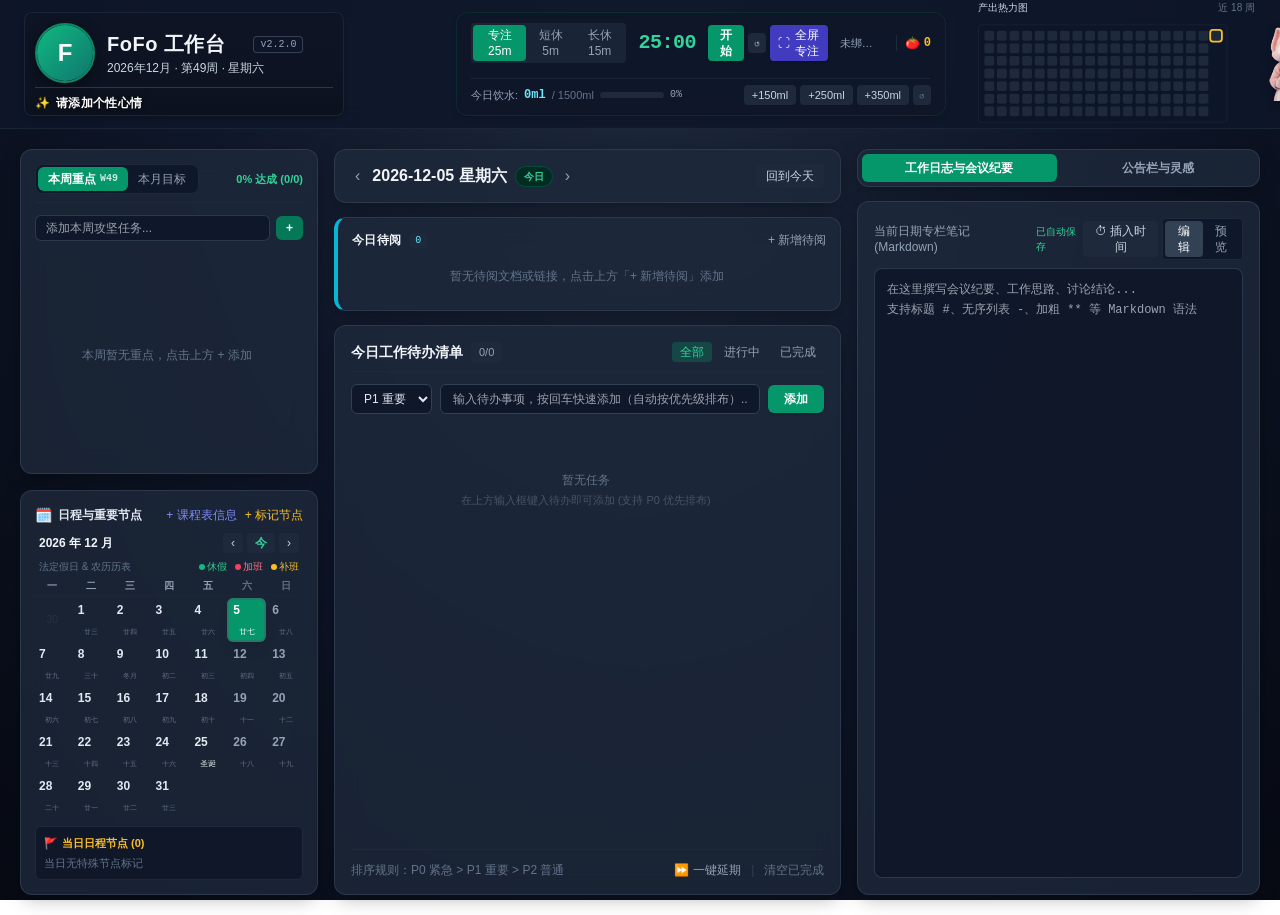
==== commit 852ad79f: "release: v2.3.0 - iOS 液态玻璃全新主题、通透白玻璃弹窗与全局交互体验重塑" ====
--- a/index.html
+++ b/index.html
@@ -5,7 +5,7 @@
   <meta name="viewport" content="width=device-width, initial-scale=1.0">
   <title>FoFo 个人工作台 - Personal WorkStation</title>
   <link rel="icon" type="image/png" href="sparkle.png">
-  <link rel="stylesheet" href="css/style.css">
+  <link rel="stylesheet" href="css/style.css?v=2.2.6">
   <!-- Tailwind CSS CDN -->
   <script>
     window.tailwind = window.tailwind || {};
@@ -70,7 +70,7 @@
             <div class="flex items-center space-x-2 group/title">
               <h1 id="app-title-text" class="font-black text-lg md:text-xl leading-tight text-slate-100 tracking-wide cursor-pointer hover:text-emerald-400 transition truncate" title="点击修改工作台名称">FoFo 工作台</h1>
               <button id="btn-edit-app-title" class="opacity-0 group-hover/title:opacity-100 text-slate-400 hover:text-emerald-400 text-xs transition flex-shrink-0" title="修改工作台名称">✎</button>
-              <span class="text-[10px] px-1.5 py-0.2 rounded bg-emerald-950/90 text-emerald-400 border border-emerald-800/60 font-semibold font-mono flex-shrink-0">v2.2.0</span>
+              <span id="app-version-badge" class="text-[10px] px-1.5 py-0.2 rounded font-normal font-mono flex-shrink-0">v2.2.0</span>
             </div>
             <span class="text-xs text-slate-300 font-medium truncate mt-0.5" id="header-date-sub">加载中...</span>
           </div>
@@ -91,7 +91,7 @@
         <!-- Upper row: Pomodoro -->
         <div class="flex items-center space-x-3 pt-0.5">
           <!-- Modes -->
-          <div class="flex items-center bg-slate-800/80 p-0.5 rounded text-xs space-x-0.5">
+          <div id="pomo-modes-container" class="flex items-center bg-slate-800/80 p-0.5 rounded text-xs space-x-0.5">
             <button id="pomo-mode-focus" class="px-2 py-0.5 rounded font-medium bg-emerald-600 text-white transition text-xs">专注 25m</button>
             <button id="pomo-mode-short" class="px-1.5 py-0.5 rounded text-slate-400 hover:text-white transition text-xs">短休 5m</button>
             <button id="pomo-mode-long" class="px-1.5 py-0.5 rounded text-slate-400 hover:text-white transition text-xs">长休 15m</button>
@@ -164,7 +164,7 @@
             <button type="button" data-pet-action="larger" title="放大">＋</button>
           </div>
           <img class="fofo-ai-pet-image" src="assets/fofo-ai-pet-linabell.png" alt="玲娜贝儿 AI 助理" draggable="false">
-          <span class="fofo-ai-pet-label">AI</span>
+          <span class="fofo-ai-pet-label">AI助理</span>
         </div>
 
         <div class="relative flex-shrink-0 flex flex-col space-y-1">
@@ -189,7 +189,7 @@
               </button>
             </div>
           </div>
-          <button id="btn-off-work" type="button" class="w-full flex items-center justify-center space-x-1 px-2 py-0.5 bg-amber-600/90 hover:bg-amber-500 text-white rounded border border-amber-500/80 shadow transition text-xs font-semibold active:scale-95" title="点击打卡下班与事务交接">
+          <button id="btn-off-work" type="button" class="w-full flex items-center justify-center space-x-1 px-2 py-0.5 rounded shadow transition text-xs font-bold active:scale-95" title="点击打卡下班与事务交接">
             <span>下班</span>
           </button>
         </div>
@@ -225,7 +225,7 @@
             <input type="text" id="input-weekly-goal" placeholder="添加本周攻坚任务..." class="flex-1 bg-slate-900 border border-slate-700/80 rounded-md px-2.5 py-1 text-xs focus:outline-none focus:border-emerald-500 text-slate-200" />
             <button id="btn-add-weekly-goal" class="px-2.5 py-1 bg-emerald-700 hover:bg-emerald-600 text-white rounded-md text-xs font-semibold transition">+</button>
           </div>
-          <div id="weekly-goals-list" class="space-y-1.5 overflow-y-auto max-h-52 pr-1 text-xs">
+          <div id="weekly-goals-list" class="space-y-1.5 overflow-y-auto h-52 pr-1 text-xs">
             <!-- Populated by JS -->
           </div>
         </div>
@@ -236,14 +236,14 @@
             <input type="text" id="input-monthly-goal" placeholder="添加本月核心战役目标..." class="flex-1 bg-slate-900 border border-slate-700/80 rounded-md px-2.5 py-1 text-xs focus:outline-none focus:border-emerald-500 text-slate-200" />
             <button id="btn-add-monthly-goal" class="px-2.5 py-1 bg-emerald-700 hover:bg-emerald-600 text-white rounded-md text-xs font-semibold transition">+</button>
           </div>
-          <div id="monthly-goals-list" class="space-y-2 overflow-y-auto max-h-52 pr-1 text-xs">
+          <div id="monthly-goals-list" class="space-y-2 overflow-y-auto h-52 pr-1 text-xs">
             <!-- Populated by JS -->
           </div>
         </div>
       </div>
 
       <!-- 2. Calendar & Milestones (Permanently Anchored) -->
-      <div class="fofo-card p-3.5 flex-1 flex flex-col">
+      <div class="fofo-card p-3.5 flex-shrink-0 flex flex-col">
         <div class="flex items-center justify-between mb-2">
           <div class="flex items-center space-x-1.5">
             <span class="text-sm">🗓️</span>
@@ -303,13 +303,12 @@
       <div class="fofo-card p-3.5 border-l-4 border-l-cyan-500">
         <div class="flex items-center justify-between mb-2">
           <div class="flex items-center space-x-2">
-            <span class="text-xs font-bold text-cyan-400 tracking-wide flex items-center space-x-1">
-              <span>📖</span>
-              <span>今日待阅 (Reading & Docs)</span>
+            <span id="reading-title-text" class="text-xs font-bold text-slate-100 tracking-wide flex items-center space-x-1">
+              <span>今日待阅</span>
             </span>
             <span id="reading-count-badge" class="px-1.5 py-0.2 rounded bg-slate-800 text-[10px] text-cyan-300 font-mono">0</span>
           </div>
-          <button id="btn-open-add-reading" class="text-xs font-medium text-cyan-400 hover:text-cyan-300 transition flex items-center space-x-1">
+          <button id="btn-open-add-reading" class="text-xs font-medium text-slate-400 hover:text-slate-200 transition flex items-center space-x-1">
             <span>+ 新增待阅</span>
           </button>
         </div>
@@ -326,7 +325,6 @@
         <!-- Task Header & Filter Tabs -->
         <div class="flex items-center justify-between mb-3 pb-2 border-b border-slate-800">
           <div class="flex items-center space-x-2">
-            <span class="text-base">📋</span>
             <h3 class="font-bold text-sm text-slate-100">今日工作待办清单</h3>
             <span id="task-stat-badge" class="px-2 py-0.5 text-[11px] rounded bg-slate-800 text-slate-400">0/0</span>
           </div>
@@ -419,15 +417,13 @@
         <div class="flex flex-col space-y-2">
           <div class="flex items-center justify-between pb-1.5 border-b border-slate-800">
             <div class="flex items-center space-x-1.5">
-              <span class="text-sm">📌</span>
-              <h3 class="font-bold text-xs text-amber-400">备忘公告栏 (常驻便签)</h3>
-            </div>
-            <span class="text-[10px] text-slate-500">团队原则 · 长期备忘</span>
+              <h3 class="font-bold text-xs text-amber-400">备忘公告</h3>
+            </div>
           </div>
 
           <div class="flex items-center space-x-1.5">
             <input type="text" id="input-bulletin" placeholder="添加一条公告或长期备忘..." class="flex-1 bg-slate-900 border border-slate-700 rounded px-2.5 py-1 text-xs text-slate-200 focus:outline-none focus:border-amber-500" />
-            <button id="btn-add-bulletin" class="px-3 py-1 bg-amber-700 hover:bg-amber-600 text-white rounded text-xs font-semibold transition">发布</button>
+            <button id="btn-add-bulletin" class="px-3 py-1 bg-emerald-700 hover:bg-emerald-600 text-white rounded text-xs font-semibold transition">发布</button>
           </div>
 
           <div id="bulletin-list" class="space-y-1.5 overflow-y-auto max-h-48 pr-1">
@@ -439,7 +435,6 @@
         <div class="flex flex-col space-y-2 pt-2 border-t border-slate-800 flex-1">
           <div class="flex items-center justify-between pb-1">
             <div class="flex items-center space-x-1.5">
-              <span class="text-sm">💡</span>
               <h3 class="font-bold text-xs text-slate-200">灵感备忘</h3>
             </div>
             <span class="text-[10px] text-slate-500">临时想法 · 一键转为待办</span>
@@ -465,7 +460,7 @@
 
   <!-- 0. Theme & Custom Background Settings Modal (主题与自定义背景) -->
   <div id="modal-theme-settings" class="fixed inset-0 bg-black/75 backdrop-blur-sm z-50 hidden flex items-center justify-center p-4">
-    <div class="fofo-card max-w-md w-full p-5 bg-slate-900 border border-slate-700 shadow-2xl flex flex-col max-h-[85vh]">
+    <div class="fofo-card max-w-xl w-full p-5 bg-slate-900 border border-slate-700 shadow-2xl flex flex-col max-h-[88vh]">
       <div class="flex items-center justify-between mb-3.5 pb-2 border-b border-slate-800">
         <h3 class="font-bold text-sm text-slate-100 flex items-center space-x-2">
           <span>🎨</span>
@@ -475,9 +470,42 @@
       </div>
 
       <div class="space-y-4 overflow-y-auto pr-1 text-xs">
-        <!-- iOS Classic Presets -->
+        <!-- UI Global Style Switcher (Segmented Control) -->
         <div>
-          <label class="block text-slate-300 font-semibold mb-2">iOS 经典暗色配色方案：</label>
+          <label class="block text-slate-300 font-semibold mb-2">全局 UI 视觉风格：</label>
+          <div class="grid grid-cols-2 gap-2 p-1 bg-slate-950/70 rounded-xl border border-slate-800" id="ui-style-segmented">
+            <button type="button" id="btn-style-classic" class="py-2 px-3 rounded-lg text-xs font-semibold flex items-center justify-center space-x-2 transition cursor-pointer border border-transparent">
+              <span>⬛</span>
+              <span>系统经典暗色</span>
+            </button>
+            <button type="button" id="btn-style-ios" class="py-2 px-3 rounded-lg text-xs font-semibold flex items-center justify-center space-x-2 transition cursor-pointer border border-transparent">
+              <span>✨</span>
+              <span>iOS 液态玻璃</span>
+            </button>
+          </div>
+        </div>
+
+        <!-- iOS Glass Transparency Level (Visible in iOS mode) -->
+        <div id="section-glass-transparency" class="hidden space-y-1.5 pt-1">
+          <div class="flex items-center justify-between text-xs">
+            <label class="block text-slate-300 font-semibold">液态玻璃透光度：</label>
+            <span id="glass-transparency-label" class="font-mono text-slate-400 font-medium text-[11px]">轻透晶莹 (高透光) · 35%</span>
+          </div>
+          <div class="px-2.5 py-2 bg-slate-950/70 rounded-xl border border-slate-800" id="glass-slider-box">
+            <input type="range" id="glass-transparency-slider" min="15" max="80" value="35" class="w-full h-1.5 bg-slate-800 rounded-lg appearance-none cursor-pointer accent-sky-400" />
+            <div class="flex justify-between text-[10px] text-slate-400 px-0.5 pt-1.5 font-medium">
+              <span>轻透晶莹 (高透光)</span>
+              <span>均衡清晰 (低透光)</span>
+            </div>
+          </div>
+          <p class="text-[10px] text-slate-400 leading-normal">
+            💡 支持平滑调节板块半透光度。调低透光度（向右滑动）可在高色彩或复杂风景壁纸下获得更清晰的阅读体验。
+          </p>
+        </div>
+
+        <!-- Section 1: Classic Dark Presets (Visible when in classic mode) -->
+        <div id="section-classic-themes">
+          <label class="block text-slate-300 font-semibold mb-2">经典暗色配色方案：</label>
           <div class="grid grid-cols-5 gap-2 text-center">
             <button class="theme-preset-btn flex flex-col items-center space-y-1 group" data-theme="midnight">
               <div class="theme-swatch" style="background: radial-gradient(circle, #334155, #0b0f19);"></div>
@@ -498,6 +526,28 @@
             <button class="theme-preset-btn flex flex-col items-center space-y-1 group" data-theme="space-gray">
               <div class="theme-swatch" style="background: radial-gradient(circle, #71717a, #18181b);"></div>
               <span class="text-[11px] text-slate-400 group-hover:text-white">深空灰</span>
+            </button>
+          </div>
+        </div>
+
+        <!-- Section 2: iOS Liquid Glass Gradient Presets (Visible when in iOS mode - 3 Presets) -->
+        <div id="section-ios-themes" class="hidden">
+          <div class="flex items-center justify-between mb-2">
+            <label class="block text-slate-300 font-semibold">iOS 雅致渐变背景预设 (3 款)：</label>
+            <span class="text-[10px] text-slate-400 font-medium">透光液态玻璃</span>
+          </div>
+          <div class="grid grid-cols-3 gap-2.5 text-center">
+            <button class="theme-preset-btn flex flex-col items-center space-y-1 group" data-theme="ios-elegant-white" title="典雅白渐变">
+              <div class="theme-swatch" style="background: linear-gradient(to top, #e6e9f0 0%, #eef1f5 100%);"></div>
+              <span class="text-[11px] text-slate-400 group-hover:text-white truncate max-w-[70px]">典雅白</span>
+            </button>
+            <button class="theme-preset-btn flex flex-col items-center space-y-1 group" data-theme="ios-bubble-blue" title="泡泡蓝渐变">
+              <div class="theme-swatch" style="background: linear-gradient(135deg, #f5f7fa 0%, #c3cfe2 100%);"></div>
+              <span class="text-[11px] text-slate-400 group-hover:text-white truncate max-w-[70px]">泡泡蓝</span>
+            </button>
+            <button class="theme-preset-btn flex flex-col items-center space-y-1 group" data-theme="ios-rose-gold" title="玫瑰金渐变">
+              <div class="theme-swatch" style="background: linear-gradient(135deg, #fdfcfb 0%, #e2d1c3 100%);"></div>
+              <span class="text-[11px] text-slate-400 group-hover:text-white truncate max-w-[70px]">玫瑰金</span>
             </button>
           </div>
         </div>
@@ -595,7 +645,6 @@
     <div class="fofo-card max-w-md w-full p-5 bg-slate-900 border border-slate-700 shadow-2xl flex flex-col">
       <div class="flex items-center justify-between mb-3 pb-2 border-b border-slate-800">
         <h3 class="font-bold text-sm text-slate-100 flex items-center space-x-1.5">
-          <span>📖</span>
           <span>新建今日待阅事项</span>
         </h3>
         <button id="modal-reading-close" class="text-slate-400 hover:text-white text-base">✕</button>
@@ -802,7 +851,7 @@
           <div class="font-semibold text-slate-200">一键备份与恢复</div>
           <div class="flex space-x-2">
             <button id="btn-backup-json" class="flex-1 py-1.5 bg-slate-700 hover:bg-slate-600 text-white rounded font-medium transition">备份数据 (JSON)</button>
-            <label class="flex-1 py-1.5 bg-slate-700 hover:bg-slate-600 text-white rounded font-medium text-center cursor-pointer transition">
+            <label id="btn-restore-json-label" class="flex-1 py-1.5 bg-slate-700 hover:bg-slate-600 text-white rounded font-medium text-center cursor-pointer transition">
               导入备份
               <input type="file" id="input-restore-json" accept=".json" class="hidden" />
             </label>
@@ -998,7 +1047,7 @@
             <img id="ai-avatar-preview" src="assets/fofo-ai-pet-linabell.png" alt="AI 头像" class="w-12 h-12 rounded-full object-cover border-2 border-emerald-600 bg-slate-800" />
             <div class="flex flex-col space-y-1.5 flex-1 min-w-0">
               <div class="flex items-center space-x-2">
-                <label class="px-2.5 py-1 rounded bg-emerald-600 hover:bg-emerald-500 text-white text-[11px] font-medium cursor-pointer transition">
+                <label id="btn-upload-ai-avatar" class="px-2.5 py-1 rounded bg-emerald-600 hover:bg-emerald-500 text-white text-[11px] font-medium cursor-pointer transition">
                   上传新头像
                   <input type="file" id="ai-avatar-file-input" accept="image/*" class="hidden" />
                 </label>
@@ -1176,7 +1225,7 @@
               <span id="off-work-reading-badge" class="px-1.5 py-0.2 rounded bg-slate-800 text-slate-400 text-[10px] font-mono">0</span>
             </div>
             <div class="flex items-center space-x-2">
-              <button type="button" id="btn-toggle-reading-all" class="text-[11px] text-cyan-400 hover:text-cyan-300 transition hidden">全选/全不选</button>
+              <button type="button" id="btn-toggle-reading-all" class="text-[11px] text-slate-400 hover:text-slate-200 transition hidden">全选/全不选</button>
             </div>
           </div>
           <div id="off-work-reading-status" class="text-[11px] text-slate-400 leading-relaxed"></div>
@@ -1193,7 +1242,7 @@
               <span id="off-work-task-badge" class="px-1.5 py-0.2 rounded bg-slate-800 text-slate-400 text-[10px] font-mono">0</span>
             </div>
             <div class="flex items-center space-x-2">
-              <button type="button" id="btn-toggle-tasks-all" class="text-[11px] text-cyan-400 hover:text-cyan-300 transition hidden">全选/全不选</button>
+              <button type="button" id="btn-toggle-tasks-all" class="text-[11px] text-slate-400 hover:text-slate-200 transition hidden">全选/全不选</button>
             </div>
           </div>
           <div id="off-work-task-status" class="text-[11px] text-slate-400 leading-relaxed"></div>
@@ -1203,7 +1252,7 @@
         </div>
 
         <!-- Tomorrow's Milestones Reminder -->
-        <div class="p-3 rounded-lg border border-slate-800 bg-slate-950/60 space-y-2">
+        <div id="off-work-tomorrow-box" class="p-3 rounded-lg border border-slate-800 bg-slate-950/60 space-y-2">
           <div class="flex items-center justify-between">
             <span class="font-semibold text-slate-200">明日日程节点提醒</span>
             <span id="off-work-tomorrow-date" class="text-[10px] text-slate-400 font-mono"></span>
@@ -1250,7 +1299,7 @@
             <input type="checkbox" id="check-ai-attach-workspace" class="accent-emerald-500 rounded cursor-pointer" />
             <span class="font-medium">📎 添加工作台状态附件</span>
           </label>
-          <div id="ai-chat-compress-status" class="hidden flex items-center space-x-1 text-[10px] text-cyan-400 animate-pulse font-medium">
+          <div id="ai-chat-compress-status" class="hidden items-center space-x-1 text-[10px] text-cyan-400 animate-pulse font-medium">
             <span>⚡</span>
             <span>正在自动压缩上下文...</span>
           </div>
@@ -1268,9 +1317,9 @@
   <!-- Component Scripts -->
   <script src="js/components/pomodoro.js"></script>
   <script src="js/components/heatmap.js"></script>
-  <script src="js/components/calendar.js"></script>
+  <script src="js/components/calendar.js?v=2.2.6"></script>
   <script src="js/components/export.js"></script>
   <!-- Main Application Script -->
-  <script src="js/app.js"></script>
+  <script src="js/app.js?v=2.2.6"></script>
 </body>
 </html>
--- a/css/style.css
+++ b/css/style.css
@@ -203,16 +203,17 @@
 
 .fofo-ai-pet-label {
   position: absolute;
-  right: 0px;
-  bottom: 2px;
+  right: -2px;
+  bottom: 1px;
   z-index: 4;
-  padding: 1px 3.5px;
+  padding: 1.5px 4px;
   border-radius: 4px;
   color: #fce7f3;
   background: rgba(124, 45, 79, 0.9);
   border: 1px solid rgba(251, 207, 232, 0.4);
   font: 700 8px/1 sans-serif;
-  letter-spacing: 0.04em;
+  letter-spacing: 0.02em;
+  white-space: nowrap;
   pointer-events: none;
 }
 
@@ -928,4 +929,1446 @@
   transform: scale(1.15);
 }
 
-
+/* ==========================================================================
+   iOS 26 Liquid Glass Material & Theme Engine (.style-ios-glass)
+   ========================================================================== */
+
+/* 1. Global Workbench Canvas & Typography in iOS Glass Mode */
+body.style-ios-glass {
+  color: #1e293b;
+  font-family: -apple-system, BlinkMacSystemFont, "SF Pro Display", "SF Pro Text", "Segoe UI", Roboto, "Helvetica Neue", "PingFang SC", "Microsoft YaHei", sans-serif;
+  letter-spacing: -0.01em;
+  -webkit-font-smoothing: antialiased;
+  -moz-osx-font-smoothing: grayscale;
+}
+
+/* 1.1 Glass Transparency Engine (High Light Transmission + Safety Fallback) */
+body.style-ios-glass {
+  --ios-card-alpha: 0.46;
+  --ios-inner-alpha: 0.28;
+  --ios-item-alpha: 0.42;
+  --ios-header-alpha: 0.52;
+}
+
+body.style-ios-glass.glass-solid {
+  --ios-card-alpha: 0.72;
+  --ios-inner-alpha: 0.65;
+  --ios-item-alpha: 0.75;
+  --ios-header-alpha: 0.68;
+}
+
+/* 2. Liquid Glass Cards (Squircle 22px, Specular Rim Highlight, Deep Optical Blur) */
+body.style-ios-glass .fofo-card {
+  background: rgba(255, 255, 255, var(--ios-card-alpha, 0.46)) !important;
+  backdrop-filter: blur(24px) saturate(190%) contrast(103%) !important;
+  -webkit-backdrop-filter: blur(24px) saturate(190%) contrast(103%) !important;
+  border: 1px solid rgba(255, 255, 255, 0.75) !important;
+  border-radius: 1.35rem !important; /* ~22px extra rounded squircle */
+  box-shadow: 
+    0 10px 32px 0 rgba(0, 0, 0, 0.06),
+    0 2px 6px 0 rgba(0, 0, 0, 0.02),
+    inset 0 1px 1.5px 0 rgba(255, 255, 255, 0.95),
+    inset 0 -1px 2px 0 rgba(0, 0, 0, 0.02) !important;
+  transition: all 0.25s cubic-bezier(0.16, 1, 0.3, 1);
+}
+
+body.style-ios-glass .fofo-card:hover {
+  border-color: rgba(255, 255, 255, 0.95) !important;
+  box-shadow: 
+    0 14px 40px 0 rgba(0, 0, 0, 0.08),
+    0 3px 10px 0 rgba(0, 0, 0, 0.03),
+    inset 0 1px 2px 0 rgba(255, 255, 255, 1),
+    inset 0 -1px 2px 0 rgba(0, 0, 0, 0.03) !important;
+}
+
+/* 3. Top Navigation Bar */
+body.style-ios-glass header {
+  background: rgba(255, 255, 255, var(--ios-header-alpha, 0.52)) !important;
+  backdrop-filter: blur(24px) saturate(190%) !important;
+  -webkit-backdrop-filter: blur(24px) saturate(190%) !important;
+  border-bottom: 1px solid rgba(255, 255, 255, 0.75) !important;
+  box-shadow: 0 4px 24px rgba(0, 0, 0, 0.05) !important;
+}
+
+/* 3.1 Left-Top Hero Banner Card in iOS Glass Mode (Item 1: Deeper glass + subtle shadow) */
+body.style-ios-glass .hero-banner-showcase {
+  background: rgba(220, 228, 240, 0.78) !important;
+  backdrop-filter: blur(28px) saturate(190%) !important;
+  -webkit-backdrop-filter: blur(28px) saturate(190%) !important;
+  border-radius: 1.35rem !important;
+  border: 1px solid rgba(255, 255, 255, 0.85) !important;
+  box-shadow: 
+    0 4px 16px 0 rgba(0, 0, 0, 0.08),
+    0 1px 4px 0 rgba(0, 0, 0, 0.03),
+    inset 0 1px 1.5px 0 rgba(255, 255, 255, 0.95) !important;
+}
+
+/* Item 1: Default Avatar Placeholder Gradient */
+body.style-ios-glass #default-avatar-placeholder {
+  background: linear-gradient(to top, #a8edea 0%, #fed6e3 100%) !important;
+  color: #1e293b !important;
+  border: 1.5px solid rgba(255, 255, 255, 0.85) !important;
+}
+
+body.style-ios-glass .hero-banner-mask {
+  background: transparent !important;
+}
+
+body.style-ios-glass #hero-banner-card .border-white\/15 {
+  border-top-color: rgba(148, 163, 184, 0.35) !important;
+}
+
+body.style-ios-glass #hero-slogan-text {
+  color: #1e293b !important;
+  text-shadow: none !important;
+  filter: none !important;
+}
+
+body.style-ios-glass #app-title-text {
+  color: #0f172a !important;
+}
+
+body.style-ios-glass #header-date-sub {
+  color: #334155 !important;
+}
+
+body.style-ios-glass #hero-banner-card .bg-slate-950\/80 {
+  background: rgba(255, 255, 255, 0.85) !important;
+  color: #0284c7 !important;
+  border: 1px solid rgba(255, 255, 255, 0.9) !important;
+  box-shadow: 0 1px 3px rgba(0, 0, 0, 0.05) !important;
+}
+
+/* Hero Banner Version Badge */
+#app-version-badge {
+  background: rgba(15, 23, 42, 0.65) !important;
+  border: 1px solid rgba(148, 163, 184, 0.3) !important;
+  color: #94a3b8 !important;
+  font-weight: 400 !important;
+}
+
+body.style-ios-glass #app-version-badge {
+  background: rgba(255, 255, 255, 0.45) !important;
+  backdrop-filter: blur(12px) !important;
+  -webkit-backdrop-filter: blur(12px) !important;
+  border: 1px solid rgba(255, 255, 255, 0.75) !important;
+  color: #64748b !important;
+  -webkit-text-fill-color: #64748b !important;
+  font-weight: 400 !important;
+  box-shadow: 0 1px 3px rgba(0, 0, 0, 0.03) !important;
+}
+
+/* 4. High-Contrast Legible Slate Typography */
+body.style-ios-glass h1,
+body.style-ios-glass h2,
+body.style-ios-glass h3,
+body.style-ios-glass h4,
+body.style-ios-glass .text-slate-100,
+body.style-ios-glass .text-slate-200 {
+  color: #0f172a !important;
+}
+
+body.style-ios-glass .text-slate-300,
+body.style-ios-glass .text-slate-400 {
+  color: #334155 !important;
+}
+
+body.style-ios-glass .text-slate-500 {
+  color: #64748b !important;
+}
+
+/* 5. Sub-containers, Inputs and Interactive Plates inside Cards */
+body.style-ios-glass .bg-slate-900,
+body.style-ios-glass .bg-slate-950,
+body.style-ios-glass .bg-slate-800 {
+  background-color: rgba(255, 255, 255, var(--ios-inner-alpha, 0.28)) !important;
+  border-color: rgba(226, 232, 240, 0.8) !important;
+  color: #0f172a !important;
+}
+
+body.style-ios-glass .border-slate-800,
+body.style-ios-glass .border-slate-700,
+body.style-ios-glass .border-slate-600 {
+  border-color: rgba(226, 232, 240, 0.85) !important;
+}
+
+/* Form Inputs, Selects and Textareas */
+body.style-ios-glass input[type="text"],
+body.style-ios-glass input[type="search"],
+body.style-ios-glass input[type="number"],
+body.style-ios-glass input[type="password"],
+body.style-ios-glass select,
+body.style-ios-glass textarea {
+  background-color: rgba(255, 255, 255, 0.65) !important;
+  border: 1px solid rgba(203, 213, 225, 0.9) !important;
+  color: #0f172a !important;
+  border-radius: 0.75rem !important;
+  box-shadow: inset 0 1px 2px rgba(0, 0, 0, 0.04) !important;
+  transition: all 0.2s ease !important;
+}
+
+body.style-ios-glass input:focus,
+body.style-ios-glass select:focus,
+body.style-ios-glass textarea:focus {
+  border-color: #0284c7 !important;
+  background-color: #ffffff !important;
+  box-shadow: 0 0 0 3px rgba(14, 165, 233, 0.18) !important;
+  outline: none !important;
+}
+
+body.style-ios-glass input::placeholder,
+body.style-ios-glass textarea::placeholder {
+  color: #94a3b8 !important;
+}
+
+/* 6. List Items & Interactive Rows (Tasks, Goals, Reading, Bulletins) */
+body.style-ios-glass #daily-task-list > div,
+body.style-ios-glass #weekly-goals-list > div,
+body.style-ios-glass #monthly-goals-list > div,
+body.style-ios-glass .reading-card,
+body.style-ios-glass .bulletin-card {
+  background: rgba(255, 255, 255, var(--ios-item-alpha, 0.42)) !important;
+  border: 1px solid rgba(255, 255, 255, 0.85) !important;
+  border-radius: 0.95rem !important;
+  box-shadow: 0 2px 8px rgba(0, 0, 0, 0.03) !important;
+  transition: all 0.18s ease !important;
+}
+
+body.style-ios-glass #daily-task-list > div:hover,
+body.style-ios-glass #weekly-goals-list > div:hover,
+body.style-ios-glass #monthly-goals-list > div:hover,
+body.style-ios-glass .reading-card:hover {
+  background: rgba(255, 255, 255, 0.94) !important;
+  border-color: rgba(14, 165, 233, 0.45) !important;
+  transform: translateY(-1px) !important;
+  box-shadow: 0 4px 14px rgba(0, 0, 0, 0.06) !important;
+}
+
+body.style-ios-glass .bulletin-card {
+  border-left: 3.5px solid #94a3b8 !important;
+}
+
+body.style-ios-glass .bulletin-card p,
+body.style-ios-glass .bulletin-card .text-amber-200\/90 {
+  color: #334155 !important;
+}
+
+body.style-ios-glass .bulletin-card span,
+body.style-ios-glass .bulletin-card .text-amber-500\/70 {
+  color: #94a3b8 !important;
+}
+
+/* 7. Low-Saturation Fresh Accents & Badges */
+body.style-ios-glass .badge-p0 {
+  background-color: rgba(244, 63, 94, 0.12) !important;
+  color: #e11d48 !important;
+  border-color: rgba(244, 63, 94, 0.28) !important;
+  border-radius: 9999px !important;
+}
+body.style-ios-glass .badge-p1 {
+  background-color: rgba(245, 158, 11, 0.12) !important;
+  color: #d97706 !important;
+  border-color: rgba(245, 158, 11, 0.28) !important;
+  border-radius: 9999px !important;
+}
+body.style-ios-glass .badge-p2 {
+  background-color: rgba(14, 165, 233, 0.12) !important;
+  color: #0284c7 !important;
+  border-color: rgba(14, 165, 233, 0.28) !important;
+  border-radius: 9999px !important;
+}
+
+body.style-ios-glass .milestone-tag-vacation {
+  background-color: rgba(16, 185, 129, 0.14) !important;
+  border-color: rgba(16, 185, 129, 0.32) !important;
+  color: #059669 !important;
+  border-radius: 0.5rem !important;
+}
+body.style-ios-glass .milestone-tag-overtime {
+  background-color: rgba(239, 68, 68, 0.14) !important;
+  border-color: rgba(239, 68, 68, 0.32) !important;
+  color: #dc2626 !important;
+  border-radius: 0.5rem !important;
+}
+
+/* Checkboxes */
+body.style-ios-glass .task-checkbox {
+  border: 1.5px solid #94a3b8 !important;
+  border-radius: 6px !important;
+  background: rgba(255, 255, 255, 0.8) !important;
+}
+body.style-ios-glass .task-checkbox:checked {
+  background: #0284c7 !important;
+  border-color: #0284c7 !important;
+}
+body.style-ios-glass .task-completed {
+  color: #94a3b8 !important;
+}
+
+/* 8. Top Navigation Dropdown & Modals */
+body.style-ios-glass #header-actions-menu {
+  background: rgba(255, 255, 255, 0.90) !important;
+  backdrop-filter: blur(32px) saturate(200%) !important;
+  -webkit-backdrop-filter: blur(32px) saturate(200%) !important;
+  border: 1px solid rgba(255, 255, 255, 0.95) !important;
+  border-radius: 1rem !important;
+  box-shadow: 0 16px 40px rgba(0, 0, 0, 0.12) !important;
+}
+body.style-ios-glass #header-actions-menu button {
+  color: #1e293b !important;
+  border-radius: 0.5rem !important;
+}
+body.style-ios-glass #header-actions-menu button:hover {
+  background: rgba(241, 245, 249, 0.9) !important;
+}
+
+/* Modals */
+body.style-ios-glass .fixed > .fofo-card {
+  border-radius: 1.5rem !important;
+  background: rgba(255, 255, 255, 0.90) !important;
+  backdrop-filter: blur(36px) saturate(200%) !important;
+  -webkit-backdrop-filter: blur(36px) saturate(200%) !important;
+  border: 1px solid rgba(255, 255, 255, 0.95) !important;
+  box-shadow: 0 25px 60px -10px rgba(0, 0, 0, 0.18) !important;
+}
+
+/* ==========================================================================
+   Detailed iOS Liquid Glass Refinements (Items 2 through 9)
+   ========================================================================== */
+
+/* Item 2: Top Bar Pomodoro Modes Container (Liquid Glass, Deeper than the card) */
+body.style-ios-glass #pomo-modes-container {
+  background: rgba(215, 225, 238, 0.85) !important;
+  backdrop-filter: blur(16px) !important;
+  -webkit-backdrop-filter: blur(16px) !important;
+  border: 1px solid rgba(255, 255, 255, 0.85) !important;
+  border-radius: 0.65rem !important;
+  box-shadow: inset 0 1px 2px rgba(0, 0, 0, 0.04), 0 1px 3px rgba(0, 0, 0, 0.03) !important;
+}
+
+body.style-ios-glass #pomo-modes-container button {
+  color: #475569 !important;
+  border-radius: 0.45rem !important;
+  transition: all 0.15s ease !important;
+}
+
+body.style-ios-glass #pomo-modes-container button:hover {
+  color: #0f172a !important;
+}
+
+/* Item 2, 3 & 7: Add & Sync Buttons - Mint Turquoise Gradient */
+body.style-ios-glass #btn-add-weekly-goal,
+body.style-ios-glass #btn-add-monthly-goal,
+body.style-ios-glass #btn-add-task,
+body.style-ios-glass #btn-add-scratchpad,
+body.style-ios-glass #btn-add-bulletin,
+body.style-ios-glass #btn-course-save-sync,
+#btn-course-save-sync {
+  background: linear-gradient(60deg, #96deda 0%, #50c9c3 100%) !important;
+  color: #0f172a !important;
+  border: none !important;
+  font-weight: 700 !important;
+  box-shadow: 0 2px 6px rgba(80, 201, 195, 0.35) !important;
+  transition: all 0.2s ease !important;
+}
+body.style-ios-glass #btn-add-weekly-goal:hover,
+body.style-ios-glass #btn-add-monthly-goal:hover,
+body.style-ios-glass #btn-add-task:hover,
+body.style-ios-glass #btn-add-scratchpad:hover,
+body.style-ios-glass #btn-add-bulletin:hover,
+body.style-ios-glass #btn-course-save-sync:hover,
+#btn-course-save-sync:hover {
+  filter: brightness(1.06) !important;
+  transform: translateY(-1px) !important;
+}
+
+/* Item 3: Pomodoro Toggle Button - Subtle Understated Liquid Glass */
+body.style-ios-glass #pomo-btn-toggle.bg-emerald-600,
+body.style-ios-glass #pomo-btn-toggle:not(.bg-amber-600) {
+  background: rgba(255, 255, 255, 0.68) !important;
+  backdrop-filter: blur(16px) !important;
+  -webkit-backdrop-filter: blur(16px) !important;
+  border: 1px solid rgba(255, 255, 255, 0.88) !important;
+  color: #1e293b !important;
+  font-weight: 600 !important;
+  box-shadow: 0 1px 3px rgba(0, 0, 0, 0.04), inset 0 1px 1px rgba(255, 255, 255, 0.95) !important;
+}
+body.style-ios-glass #pomo-btn-toggle.bg-emerald-600:hover,
+body.style-ios-glass #pomo-btn-toggle:not(.bg-amber-600):hover {
+  background: rgba(255, 255, 255, 0.92) !important;
+  color: #0f172a !important;
+}
+body.style-ios-glass #pomo-btn-toggle.bg-amber-600 {
+  background: rgba(254, 243, 199, 0.75) !important;
+  backdrop-filter: blur(16px) !important;
+  -webkit-backdrop-filter: blur(16px) !important;
+  border: 1px solid rgba(245, 158, 11, 0.4) !important;
+  color: #92400e !important;
+  font-weight: 600 !important;
+}
+
+/* Item 3: Heatmap Outer Container (Lighter than small day rectangles, deeper than top nav header) */
+body.style-ios-glass #heatmap-container {
+  background: rgba(240, 245, 252, 0.85) !important;
+  backdrop-filter: blur(16px) !important;
+  -webkit-backdrop-filter: blur(16px) !important;
+  border: 1px solid rgba(255, 255, 255, 0.9) !important;
+  border-radius: 0.75rem !important;
+  box-shadow: inset 0 1px 2px rgba(0, 0, 0, 0.02), 0 2px 8px rgba(0, 0, 0, 0.03) !important;
+}
+
+body.style-ios-glass .heatmap-cell.level-0 {
+  background-color: rgba(226, 232, 240, 0.85) !important;
+}
+body.style-ios-glass .heatmap-cell.level-1 { background-color: #a7f3d0 !important; }
+body.style-ios-glass .heatmap-cell.level-2 { background-color: #6ee7b7 !important; }
+body.style-ios-glass .heatmap-cell.level-3 { background-color: #34d399 !important; }
+body.style-ios-glass .heatmap-cell.level-4 { background-color: #10b981 !important; }
+
+/* Item 4.1: Bottom Selected Day Milestones Box & Items */
+body.style-ios-glass #selected-day-milestone-box {
+  background: rgba(220, 228, 240, 0.78) !important;
+  backdrop-filter: blur(28px) saturate(190%) !important;
+  -webkit-backdrop-filter: blur(28px) saturate(190%) !important;
+  border: 1px solid rgba(255, 255, 255, 0.85) !important;
+  border-radius: 0.85rem !important;
+  box-shadow: 
+    0 4px 16px 0 rgba(0, 0, 0, 0.06),
+    inset 0 1px 1.5px 0 rgba(255, 255, 255, 0.95) !important;
+}
+
+body.style-ios-glass #selected-day-milestone-box .text-amber-400,
+body.style-ios-glass #selected-day-milestone-box #milestone-count-text {
+  color: #64748b !important;
+}
+
+body.style-ios-glass #selected-day-milestones-list > div {
+  background: rgba(255, 255, 255, 0.75) !important;
+  border: 1px solid rgba(255, 255, 255, 0.88) !important;
+  color: #0f172a !important;
+  border-radius: 0.6rem !important;
+  box-shadow: 0 1px 4px rgba(0, 0, 0, 0.02) !important;
+}
+
+body.style-ios-glass #selected-day-milestones-list .bg-emerald-950\/50,
+body.style-ios-glass #selected-day-milestones-list .bg-emerald-950\/60 {
+  background: rgba(16, 185, 129, 0.18) !important;
+  border-color: rgba(16, 185, 129, 0.45) !important;
+  color: #065f46 !important;
+  font-weight: 600 !important;
+}
+
+body.style-ios-glass #selected-day-milestones-list .bg-rose-950\/50,
+body.style-ios-glass #selected-day-milestones-list .bg-rose-950\/60 {
+  background: rgba(244, 63, 94, 0.18) !important;
+  border-color: rgba(244, 63, 94, 0.45) !important;
+  color: #9f1239 !important;
+  font-weight: 600 !important;
+}
+
+body.style-ios-glass #selected-day-milestones-list .bg-amber-950\/60 {
+  background: rgba(245, 158, 11, 0.18) !important;
+  border-color: rgba(245, 158, 11, 0.45) !important;
+  color: #92400e !important;
+  font-weight: 600 !important;
+}
+
+/* Item 4.2 & Item 8: Calendar Cells - Today Cell and High-Contrast Holiday/Overtime/Workday/Weekend */
+body.style-ios-glass #calendar-widget-container .calendar-day-cell {
+  background-color: rgba(255, 255, 255, 0.45) !important;
+  border: 1px solid rgba(255, 255, 255, 0.6) !important;
+  color: #1e293b !important;
+  border-radius: 0.65rem !important;
+  transition: all 0.18s ease !important;
+}
+
+body.style-ios-glass #calendar-widget-container .calendar-day-cell:hover {
+  background-color: rgba(255, 255, 255, 0.92) !important;
+}
+
+/* Today's cell in iOS Mode (Same liquid glass as Hero Card Item 1) */
+body.style-ios-glass #calendar-widget-container .calendar-day-cell.is-today:not(.is-selected),
+body.style-ios-glass .calendar-cell.today {
+  background: rgba(220, 228, 240, 0.78) !important;
+  border: 1.5px solid rgba(14, 165, 233, 0.6) !important;
+  color: #0284c7 !important;
+  box-shadow: 
+    0 2px 8px rgba(0, 0, 0, 0.05),
+    inset 0 1px 1.5px rgba(255, 255, 255, 0.95) !important;
+}
+
+/* Item 8: High-Contrast Vacation (休假 - Soft Mint Green) */
+body.style-ios-glass #calendar-widget-container .calendar-day-cell.is-holiday:not(.is-selected) {
+  background: rgba(16, 185, 129, 0.08) !important;
+  border-color: rgba(16, 185, 129, 0.25) !important;
+  color: #047857 !important;
+}
+body.style-ios-glass #calendar-widget-container .calendar-day-cell.is-holiday:not(.is-selected) span:not(.calendar-corner-badge) {
+  color: #0f172a !important;
+  font-weight: 400 !important;
+}
+
+/* Item 8: High-Contrast Overtime (加班 - Soft Rose Red) */
+body.style-ios-glass #calendar-widget-container .calendar-day-cell.is-overtime:not(.is-selected) {
+  background: rgba(244, 63, 94, 0.08) !important;
+  border-color: rgba(244, 63, 94, 0.25) !important;
+  color: #be123c !important;
+}
+body.style-ios-glass #calendar-widget-container .calendar-day-cell.is-overtime:not(.is-selected) span:not(.calendar-corner-badge) {
+  color: #0f172a !important;
+  font-weight: 400 !important;
+}
+
+/* Item 8: High-Contrast Workday (调休补班 - Soft Amber/Bronze) */
+body.style-ios-glass #calendar-widget-container .calendar-day-cell.is-workday:not(.is-selected) {
+  background: rgba(245, 158, 11, 0.09) !important;
+  border-color: rgba(245, 158, 11, 0.25) !important;
+  color: #92400e !important;
+}
+body.style-ios-glass #calendar-widget-container .calendar-day-cell.is-workday:not(.is-selected) span:not(.calendar-corner-badge) {
+  color: #0f172a !important;
+  font-weight: 400 !important;
+}
+
+/* Calendar Corner Badges: No colored card background, unified subtle gray text */
+body.style-ios-glass #calendar-widget-container .calendar-corner-badge,
+#calendar-widget-container .calendar-corner-badge {
+  background: transparent !important;
+  box-shadow: none !important;
+  border: none !important;
+  color: #64748b !important;
+  font-weight: 600 !important;
+}
+body.style-ios-glass #calendar-widget-container .calendar-day-cell.is-selected .calendar-corner-badge {
+  color: #0f172a !important;
+}
+
+/* Softened Weekends */
+body.style-ios-glass #calendar-widget-container .calendar-day-cell.is-weekend:not(.is-selected):not(.is-holiday):not(.is-overtime):not(.is-workday) {
+  background: rgba(255, 255, 255, 0.25) !important;
+  border-color: rgba(255, 255, 255, 0.45) !important;
+  color: #64748b !important;
+}
+
+/* Item 4.3: + 标记节点 Modal Tabs (普通事项、休息日、加班日) */
+body.style-ios-glass .milestone-type-btn {
+  background: rgba(255, 255, 255, 0.65) !important;
+  backdrop-filter: blur(12px) !important;
+  -webkit-backdrop-filter: blur(12px) !important;
+  border: 1px solid rgba(255, 255, 255, 0.85) !important;
+  color: #475569 !important;
+  border-radius: 0.6rem !important;
+  box-shadow: 0 1px 3px rgba(0, 0, 0, 0.03) !important;
+  transition: all 0.2s ease !important;
+}
+
+body.style-ios-glass .milestone-type-btn:hover {
+  background: rgba(255, 255, 255, 0.92) !important;
+  color: #0f172a !important;
+}
+
+body.style-ios-glass .milestone-type-btn#milestone-type-event.active {
+  background: rgba(245, 158, 11, 0.18) !important;
+  border-color: rgba(245, 158, 11, 0.45) !important;
+  color: #b45309 !important;
+  box-shadow: 0 2px 8px rgba(245, 158, 11, 0.15) !important;
+}
+
+body.style-ios-glass .milestone-type-btn#milestone-type-vacation.active {
+  background: rgba(16, 185, 129, 0.18) !important;
+  border-color: rgba(16, 185, 129, 0.45) !important;
+  color: #047857 !important;
+  box-shadow: 0 2px 8px rgba(16, 185, 129, 0.15) !important;
+}
+
+body.style-ios-glass .milestone-type-btn#milestone-type-overtime.active {
+  background: rgba(239, 68, 68, 0.18) !important;
+  border-color: rgba(239, 68, 68, 0.45) !important;
+  color: #b91c1c !important;
+  box-shadow: 0 2px 8px rgba(239, 68, 68, 0.15) !important;
+}
+
+/* Item 4: Reading Heading & Add Button (Non-gradient, Standard Text) */
+body.style-ios-glass #reading-title-text {
+  color: #0f172a !important;
+  background: none !important;
+  -webkit-text-fill-color: initial !important;
+}
+body.style-ios-glass #btn-open-add-reading {
+  color: #64748b !important;
+  background: none !important;
+  -webkit-text-fill-color: initial !important;
+  font-weight: 500 !important;
+}
+body.style-ios-glass #btn-open-add-reading:hover {
+  color: #0f172a !important;
+}
+
+/* Item 5: Cyan Gradient only for other specific text (not reading title or button) */
+body.style-ios-glass .text-cyan-400:not(#reading-title-text):not(#btn-open-add-reading):not(#btn-toggle-reading-all):not(#btn-toggle-tasks-all),
+body.style-ios-glass .text-cyan-300:not(#reading-title-text):not(#btn-open-add-reading):not(#btn-toggle-reading-all):not(#btn-toggle-tasks-all) {
+  background: linear-gradient(to top, #30cfd0 0%, #330867 100%) !important;
+  -webkit-background-clip: text !important;
+  background-clip: text !important;
+  -webkit-text-fill-color: transparent !important;
+  display: inline-block;
+}
+
+body.style-ios-glass .text-cyan-400 > span:first-child,
+body.style-ios-glass .text-cyan-300 > span:first-child {
+  -webkit-text-fill-color: initial !important;
+}
+
+body.style-ios-glass .border-l-cyan-500 {
+  border-left-color: #30cfd0 !important;
+}
+
+/* Item 6: Reading Item Type Badges - Consistent Light Blue Glass + Deep Blue Text */
+body.style-ios-glass .reading-card .bg-cyan-950,
+body.style-ios-glass .reading-card .bg-blue-950,
+body.style-ios-glass #reading-items-container .bg-cyan-950,
+body.style-ios-glass #reading-items-container .bg-blue-950 {
+  background: rgba(215, 226, 240, 0.85) !important;
+  border: 1px solid rgba(255, 255, 255, 0.9) !important;
+  color: #1d4ed8 !important;
+  -webkit-text-fill-color: #1d4ed8 !important;
+  background-clip: border-box !important;
+  -webkit-background-clip: border-box !important;
+  box-shadow: 0 1px 3px rgba(0, 0, 0, 0.04) !important;
+  border-radius: 0.375rem !important;
+  font-weight: 600 !important;
+}
+
+body.style-ios-glass #reading-count-badge {
+  background-color: rgba(215, 226, 240, 0.85) !important;
+  border: 1px solid rgba(255, 255, 255, 0.9) !important;
+  color: #0369a1 !important;
+  -webkit-text-fill-color: #0369a1 !important;
+}
+
+/* Item 7: Reading Item Buttons ("次日、↑、↓、x") - Deeper & Higher Contrast */
+body.style-ios-glass .reading-card .btn-defer {
+  background-color: rgba(245, 158, 11, 0.22) !important;
+  border: 1px solid rgba(245, 158, 11, 0.45) !important;
+  color: #92400e !important;
+  font-weight: 600 !important;
+}
+
+body.style-ios-glass .reading-card .btn-defer:hover {
+  background-color: rgba(245, 158, 11, 0.35) !important;
+  color: #78350f !important;
+}
+
+body.style-ios-glass .reading-card .btn-up,
+body.style-ios-glass .reading-card .btn-down {
+  background-color: rgba(210, 222, 238, 0.9) !important;
+  border: 1px solid rgba(255, 255, 255, 0.9) !important;
+  color: #0f172a !important;
+  font-weight: 700 !important;
+}
+
+body.style-ios-glass .reading-card .btn-up:hover,
+body.style-ios-glass .reading-card .btn-down:hover {
+  background-color: #ffffff !important;
+}
+
+body.style-ios-glass .reading-card .btn-del {
+  color: #dc2626 !important;
+  font-weight: 700 !important;
+  opacity: 0.8 !important;
+}
+
+body.style-ios-glass .reading-card .btn-del:hover {
+  color: #b91c1c !important;
+  opacity: 1 !important;
+}
+
+/* Item 7: Fullscreen Focus Button - Subtle Understated Liquid Glass */
+body.style-ios-glass #btn-fullscreen-focus {
+  background: rgba(255, 255, 255, 0.68) !important;
+  backdrop-filter: blur(16px) !important;
+  -webkit-backdrop-filter: blur(16px) !important;
+  border: 1px solid rgba(255, 255, 255, 0.88) !important;
+  color: #1e293b !important;
+  box-shadow: 0 1px 3px rgba(0, 0, 0, 0.04), inset 0 1px 1px rgba(255, 255, 255, 0.95) !important;
+  font-weight: 600 !important;
+}
+body.style-ios-glass #btn-fullscreen-focus:hover {
+  background: rgba(255, 255, 255, 0.92) !important;
+  color: #0f172a !important;
+}
+
+/* Item 8: Schedule Action Buttons */
+body.style-ios-glass #btn-set-milestone {
+  color: #64748b !important;
+  font-weight: 500 !important;
+}
+body.style-ios-glass #btn-set-milestone:hover {
+  color: #0f172a !important;
+}
+
+body.style-ios-glass #btn-course-schedule {
+  color: #4338ca !important;
+  font-weight: 600 !important;
+}
+body.style-ios-glass #btn-course-schedule:hover {
+  color: #312e81 !important;
+}
+
+/* Item 8: Daily Task List: Transparent Liquid Glass "推至次日" (Subtle Gray) & Visible "✕" */
+body.style-ios-glass #daily-task-list .btn-defer {
+  background: rgba(255, 255, 255, 0.55) !important;
+  backdrop-filter: blur(12px) !important;
+  -webkit-backdrop-filter: blur(12px) !important;
+  border: 1px solid rgba(255, 255, 255, 0.8) !important;
+  color: #64748b !important;
+  box-shadow: 0 1px 3px rgba(0, 0, 0, 0.04) !important;
+}
+
+body.style-ios-glass #daily-task-list .btn-defer:hover {
+  background: rgba(255, 255, 255, 0.85) !important;
+  border-color: rgba(255, 255, 255, 0.95) !important;
+  color: #0f172a !important;
+}
+
+body.style-ios-glass #daily-task-list .btn-focus {
+  background: rgba(255, 255, 255, 0.72) !important;
+  backdrop-filter: blur(12px) !important;
+  -webkit-backdrop-filter: blur(12px) !important;
+  border: 1px solid rgba(255, 255, 255, 0.9) !important;
+  color: #047857 !important;
+}
+
+body.style-ios-glass #daily-task-list .btn-focus:hover {
+  background: rgba(209, 250, 229, 0.9) !important;
+}
+
+body.style-ios-glass #daily-task-list .btn-del {
+  opacity: 0.55 !important;
+  color: #94a3b8 !important;
+  font-weight: bold !important;
+}
+
+body.style-ios-glass #daily-task-list .btn-del:hover {
+  opacity: 1 !important;
+  color: #ef4444 !important;
+}
+
+/* Item 6: Active State Silvery Blue Glass (rgb(195, 207, 226)) for All Active Buttons */
+body.style-ios-glass #tab-btn-weekly.bg-emerald-600,
+body.style-ios-glass #tab-btn-monthly.bg-emerald-600,
+body.style-ios-glass #tab-btn-notes.bg-emerald-600,
+body.style-ios-glass #tab-btn-scratchpad.bg-emerald-600,
+body.style-ios-glass #pomo-modes-container button.bg-emerald-600,
+body.style-ios-glass #pomo-modes-container button.bg-cyan-600,
+body.style-ios-glass #pomo-modes-container button.bg-indigo-600,
+body.style-ios-glass #task-filter-all[class*="bg-emerald-600"],
+body.style-ios-glass #task-filter-active[class*="bg-emerald-600"],
+body.style-ios-glass #task-filter-done[class*="bg-emerald-600"],
+body.style-ios-glass #calendar-widget-container .calendar-day-cell.is-selected,
+body.style-ios-glass #calendar-widget-container div.bg-emerald-600.text-white {
+  background: rgba(195, 207, 226, 0.90) !important;
+  backdrop-filter: blur(16px) !important;
+  -webkit-backdrop-filter: blur(16px) !important;
+  color: #0f172a !important;
+  font-weight: 700 !important;
+  border: 1px solid rgba(255, 255, 255, 0.85) !important;
+  box-shadow: 
+    0 2px 8px rgba(0, 0, 0, 0.08),
+    inset 0 1px 1.5px rgba(255, 255, 255, 0.95) !important;
+}
+
+body.style-ios-glass #calendar-widget-container .calendar-day-cell.is-selected span {
+  color: #0f172a !important;
+}
+
+/* Inactive tabs contrast and hover in iOS mode */
+body.style-ios-glass #tab-btn-weekly:not(.bg-emerald-600),
+body.style-ios-glass #tab-btn-monthly:not(.bg-emerald-600),
+body.style-ios-glass #tab-btn-notes:not(.bg-emerald-600),
+body.style-ios-glass #tab-btn-scratchpad:not(.bg-emerald-600) {
+  color: #64748b !important;
+  background: transparent !important;
+}
+
+body.style-ios-glass #tab-btn-weekly:not(.bg-emerald-600):hover,
+body.style-ios-glass #tab-btn-monthly:not(.bg-emerald-600):hover,
+body.style-ios-glass #tab-btn-notes:not(.bg-emerald-600):hover,
+body.style-ios-glass #tab-btn-scratchpad:not(.bg-emerald-600):hover {
+  color: #0f172a !important;
+}
+
+/* Item 9: Off-Work Modal Light Glass Columns & Gray Toggles */
+body.style-ios-glass #off-work-reading-box,
+body.style-ios-glass #off-work-task-box,
+body.style-ios-glass #off-work-tomorrow-box {
+  background: rgba(240, 245, 252, 0.85) !important;
+  border: 1px solid rgba(255, 255, 255, 0.9) !important;
+  border-radius: 0.85rem !important;
+  box-shadow: 0 2px 8px rgba(0, 0, 0, 0.03), inset 0 1px 1px rgba(255, 255, 255, 0.95) !important;
+}
+
+body.style-ios-glass #off-work-reading-items > *,
+body.style-ios-glass #off-work-task-items > *,
+body.style-ios-glass #off-work-tomorrow-milestones > * {
+  background: rgba(255, 255, 255, 0.85) !important;
+  border: 1px solid rgba(255, 255, 255, 0.95) !important;
+  color: #0f172a !important;
+  border-radius: 0.65rem !important;
+  box-shadow: 0 1px 3px rgba(0, 0, 0, 0.02) !important;
+}
+
+body.style-ios-glass #off-work-reading-items span,
+body.style-ios-glass #off-work-task-items span {
+  color: #0f172a !important;
+}
+
+body.style-ios-glass #off-work-greeting {
+  color: #64748b !important;
+  -webkit-text-fill-color: #64748b !important;
+}
+
+body.style-ios-glass #off-work-task-items .bg-rose-950 {
+  background: rgba(244, 63, 94, 0.14) !important;
+  border: 1px solid rgba(244, 63, 94, 0.35) !important;
+  color: #e11d48 !important;
+  -webkit-text-fill-color: #e11d48 !important;
+}
+body.style-ios-glass #off-work-task-items .bg-amber-950 {
+  background: rgba(245, 158, 11, 0.14) !important;
+  border: 1px solid rgba(245, 158, 11, 0.35) !important;
+  color: #d97706 !important;
+  -webkit-text-fill-color: #d97706 !important;
+}
+body.style-ios-glass #off-work-task-items .bg-slate-800 {
+  background: rgba(148, 163, 184, 0.16) !important;
+  border: 1px solid rgba(148, 163, 184, 0.35) !important;
+  color: #475569 !important;
+  -webkit-text-fill-color: #475569 !important;
+}
+
+body.style-ios-glass #btn-toggle-reading-all,
+body.style-ios-glass #btn-toggle-tasks-all {
+  background: none !important;
+  -webkit-background-clip: initial !important;
+  background-clip: initial !important;
+  -webkit-text-fill-color: initial !important;
+  color: #64748b !important;
+  font-weight: 500 !important;
+}
+body.style-ios-glass #btn-toggle-reading-all:hover,
+body.style-ios-glass #btn-toggle-tasks-all:hover {
+  color: #0f172a !important;
+}
+
+/* 10. Buttons & Controls in iOS Mode */
+body.style-ios-glass #btn-header-actions {
+  background: rgba(255, 255, 255, 0.85) !important;
+  border-color: rgba(203, 213, 225, 0.85) !important;
+  color: #1e293b !important;
+  border-radius: 0.65rem !important;
+}
+body.style-ios-glass #btn-header-actions:hover {
+  background: #ffffff !important;
+}
+
+/* Item 4: Off-work button gradient */
+#btn-off-work {
+  background: linear-gradient(45deg, #ff9a9e 0%, #fad0c4 99%, #fad0c4 100%) !important;
+  color: #4a1525 !important;
+  border: 1px solid rgba(255, 255, 255, 0.6) !important;
+  box-shadow: 0 2px 6px rgba(255, 154, 158, 0.35) !important;
+  font-weight: 700 !important;
+  transition: all 0.2s ease !important;
+}
+#btn-off-work:hover {
+  filter: brightness(1.05) !important;
+  transform: translateY(-1px) !important;
+}
+
+body.style-ios-glass #btn-off-work {
+  background: linear-gradient(45deg, #ff9a9e 0%, #fad0c4 99%, #fad0c4 100%) !important;
+  color: #4a1525 !important;
+  border: 1px solid rgba(255, 255, 255, 0.75) !important;
+  border-radius: 0.65rem !important;
+  box-shadow: 0 2px 8px rgba(255, 154, 158, 0.35) !important;
+  font-weight: 700 !important;
+  transition: all 0.2s ease !important;
+}
+body.style-ios-glass #btn-off-work:hover {
+  filter: brightness(1.06) !important;
+  transform: translateY(-1px) !important;
+}
+
+body.style-ios-glass #btn-jump-today {
+  background-color: rgba(255, 255, 255, 0.35) !important;
+  border: 1px solid rgba(255, 255, 255, 0.6) !important;
+  color: #64748b !important;
+  border-radius: 0.5rem !important;
+}
+body.style-ios-glass #btn-jump-today:hover {
+  background-color: rgba(255, 255, 255, 0.65) !important;
+  color: #0f172a !important;
+}
+
+/* Date Switcher Arrows: Subtle Pale Glass matching unselected tabs */
+body.style-ios-glass #btn-prev-day,
+body.style-ios-glass #btn-next-day {
+  background: rgba(255, 255, 255, 0.25) !important;
+  border: 1px solid rgba(255, 255, 255, 0.5) !important;
+  color: #64748b !important;
+  border-radius: 0.5rem !important;
+  transition: all 0.15s ease !important;
+}
+
+body.style-ios-glass #btn-prev-day:hover,
+body.style-ios-glass #btn-next-day:hover {
+  background: rgba(255, 255, 255, 0.65) !important;
+  color: #0f172a !important;
+}
+
+body.style-ios-glass #active-day-badge {
+  background-color: rgba(255, 255, 255, 0.45) !important;
+  color: #64748b !important;
+  border: 1px solid rgba(255, 255, 255, 0.7) !important;
+}
+
+/* Milestone Prompt Modal in iOS Liquid Glass Mode */
+body.style-ios-glass #modal-milestone-prompt #modal-milestone-list > div {
+  background: rgba(255, 255, 255, 0.85) !important;
+  border: 1px solid rgba(255, 255, 255, 0.95) !important;
+  color: #0f172a !important;
+  border-radius: 0.5rem !important;
+  box-shadow: 0 1px 3px rgba(0, 0, 0, 0.02) !important;
+}
+body.style-ios-glass #modal-milestone-prompt #modal-milestone-list > div span {
+  color: #0f172a !important;
+}
+body.style-ios-glass #modal-milestone-prompt #modal-milestone-list .bg-emerald-600 {
+  background: rgba(16, 185, 129, 0.16) !important;
+  color: #047857 !important;
+  border: 1px solid rgba(16, 185, 129, 0.3) !important;
+}
+body.style-ios-glass #modal-milestone-prompt #modal-milestone-list .bg-rose-600 {
+  background: rgba(244, 63, 94, 0.16) !important;
+  color: #be123c !important;
+  border: 1px solid rgba(244, 63, 94, 0.3) !important;
+}
+body.style-ios-glass #modal-milestone-prompt #modal-milestone-list .bg-indigo-600 {
+  background: rgba(99, 102, 241, 0.16) !important;
+  color: #4338ca !important;
+  border: 1px solid rgba(99, 102, 241, 0.3) !important;
+}
+body.style-ios-glass #modal-milestone-prompt #modal-milestone-list .text-amber-400 {
+  background: rgba(245, 158, 11, 0.16) !important;
+  color: #92400e !important;
+  border: 1px solid rgba(245, 158, 11, 0.3) !important;
+  padding: 0.05rem 0.375rem !important;
+  border-radius: 0.25rem !important;
+}
+
+/* Date Pickers */
+body.style-ios-glass input[type="date"] {
+  color-scheme: light !important;
+}
+body.style-ios-glass input[type="date"]::-webkit-calendar-picker-indicator {
+  filter: none !important;
+  opacity: 0.75 !important;
+  background-color: rgba(2, 132, 199, 0.12) !important;
+}
+
+/* Course Schedule Modal in iOS Liquid Glass Mode */
+body.style-ios-glass #modal-course-schedule .fofo-card {
+  background: rgba(255, 255, 255, 0.94) !important;
+  backdrop-filter: blur(36px) saturate(200%) !important;
+  -webkit-backdrop-filter: blur(36px) saturate(200%) !important;
+  border: 1px solid rgba(255, 255, 255, 0.95) !important;
+  color: #0f172a !important;
+}
+body.style-ios-glass #modal-course-schedule h3 {
+  color: #0f172a !important;
+}
+body.style-ios-glass #modal-course-schedule p,
+body.style-ios-glass #modal-course-schedule .text-slate-400,
+body.style-ios-glass #modal-course-schedule .text-slate-500 {
+  color: #64748b !important;
+}
+body.style-ios-glass #modal-course-schedule .bg-slate-950\/60 {
+  background: rgba(240, 245, 252, 0.85) !important;
+  border: 1px solid rgba(255, 255, 255, 0.9) !important;
+  border-radius: 0.85rem !important;
+  color: #334155 !important;
+}
+body.style-ios-glass #modal-course-schedule .bg-slate-950\/60 label {
+  color: #1e293b !important;
+}
+body.style-ios-glass #modal-course-schedule .course-row {
+  background: rgba(255, 255, 255, 0.82) !important;
+  border: 1px solid rgba(255, 255, 255, 0.95) !important;
+  border-radius: 0.75rem !important;
+  color: #0f172a !important;
+  box-shadow: 0 1px 4px rgba(0, 0, 0, 0.03) !important;
+}
+body.style-ios-glass #modal-course-schedule .course-row:hover {
+  background: rgba(255, 255, 255, 0.95) !important;
+}
+body.style-ios-glass #modal-course-schedule select,
+body.style-ios-glass #modal-course-schedule input[type="text"] {
+  background: rgba(245, 248, 253, 0.92) !important;
+  border: 1px solid rgba(203, 213, 225, 0.85) !important;
+  color: #0f172a !important;
+}
+body.style-ios-glass #modal-course-schedule .course-row-date-wrap {
+  background: rgba(245, 248, 253, 0.92) !important;
+  border: 1px solid rgba(203, 213, 225, 0.85) !important;
+}
+body.style-ios-glass #modal-course-schedule .course-row-date-wrap span {
+  color: #4338ca !important;
+}
+body.style-ios-glass #modal-course-schedule .course-row-end-date {
+  color: #0f172a !important;
+  color-scheme: light !important;
+}
+body.style-ios-glass #modal-course-schedule .btn-del-course-row {
+  color: #94a3b8 !important;
+}
+body.style-ios-glass #modal-course-schedule .btn-del-course-row:hover {
+  color: #e11d48 !important;
+}
+
+/* Theme Modal Segmented Controls & Inactive State */
+body.style-ios-glass #ui-style-segmented,
+body.style-ios-glass #glass-slider-box {
+  background: rgba(220, 228, 240, 0.65) !important;
+  border: 1px solid rgba(255, 255, 255, 0.8) !important;
+}
+
+body.style-ios-glass .style-segmented-inactive {
+  background-color: transparent !important;
+  color: #64748b !important;
+  border-color: transparent !important;
+}
+
+body.style-ios-glass .style-segmented-inactive:hover {
+  background-color: rgba(255, 255, 255, 0.45) !important;
+  color: #0f172a !important;
+}
+
+body.style-ios-glass .style-segmented-active {
+  background-color: rgba(255, 255, 255, 0.95) !important;
+  color: #0f172a !important;
+  box-shadow: 0 2px 8px rgba(0, 0, 0, 0.08) !important;
+  border-color: rgba(255, 255, 255, 0.9) !important;
+}
+
+.style-segmented-active {
+  background-color: #ffffff !important;
+  color: #0f172a !important;
+  box-shadow: 0 2px 8px rgba(0, 0, 0, 0.12) !important;
+  border-color: rgba(0, 0, 0, 0.06) !important;
+}
+
+.style-segmented-inactive {
+  background-color: transparent !important;
+  color: #64748b !important;
+  border-color: transparent !important;
+}
+
+/* ==========================================================================
+   iOS Liquid Glass: Fullscreen Focus, Toast Notifications & AI Skin Modal
+   ========================================================================== */
+
+/* Item 1: Fullscreen Focus Setup Modal Light Glass */
+body.style-ios-glass #modal-fs-focus-setup .fofo-card {
+  background: rgba(255, 255, 255, 0.94) !important;
+  backdrop-filter: blur(36px) saturate(200%) !important;
+  -webkit-backdrop-filter: blur(36px) saturate(200%) !important;
+  border: 1px solid rgba(255, 255, 255, 0.95) !important;
+  color: #0f172a !important;
+}
+body.style-ios-glass #modal-fs-focus-setup h3,
+body.style-ios-glass #modal-fs-focus-setup label {
+  color: #0f172a !important;
+}
+body.style-ios-glass #modal-fs-focus-setup p,
+body.style-ios-glass #modal-fs-focus-setup .text-slate-400 {
+  color: #64748b !important;
+}
+body.style-ios-glass #modal-fs-focus-setup p.bg-slate-950\/40,
+body.style-ios-glass #modal-fs-focus-setup .bg-slate-950\/40 {
+  background: rgba(240, 245, 252, 0.85) !important;
+  border: 1px solid rgba(255, 255, 255, 0.9) !important;
+  border-radius: 0.65rem !important;
+  color: #475569 !important;
+  box-shadow: 0 1px 3px rgba(0, 0, 0, 0.02) !important;
+}
+body.style-ios-glass #modal-fs-focus-setup .btn-fs-preset-time:not(.is-active) {
+  background: rgba(255, 255, 255, 0.65) !important;
+  border: 1px solid rgba(255, 255, 255, 0.85) !important;
+  color: #475569 !important;
+}
+body.style-ios-glass #modal-fs-focus-setup .btn-fs-preset-time.is-active {
+  background: rgba(195, 207, 226, 0.90) !important;
+  color: #0f172a !important;
+  border: 1px solid rgba(255, 255, 255, 0.9) !important;
+  font-weight: 700 !important;
+}
+body.style-ios-glass #modal-fs-focus-setup input[type="text"],
+body.style-ios-glass #modal-fs-focus-setup input[type="number"] {
+  background: rgba(245, 248, 253, 0.92) !important;
+  border: 1px solid rgba(203, 213, 225, 0.85) !important;
+  color: #0f172a !important;
+}
+
+/* Item 2: Fullscreen Focus Countdown Gradient */
+body.style-ios-glass #fs-focus-countdown-display {
+  background: linear-gradient(to top, #a18cd1 0%, #fbc2eb 100%) !important;
+  -webkit-background-clip: text !important;
+  background-clip: text !important;
+  -webkit-text-fill-color: transparent !important;
+  color: transparent !important;
+  filter: drop-shadow(0 0 35px rgba(251, 194, 235, 0.4)) !important;
+}
+
+/* Item 1: Fullscreen Focus Exit Button Light Glass with Deeper Slate Text */
+body.style-ios-glass #btn-fs-focus-exit {
+  background: rgba(255, 255, 255, 0.45) !important;
+  backdrop-filter: blur(20px) saturate(180%) !important;
+  -webkit-backdrop-filter: blur(20px) saturate(180%) !important;
+  border: 1px solid rgba(255, 255, 255, 0.8) !important;
+  color: #334155 !important;
+  box-shadow: 0 4px 16px rgba(0, 0, 0, 0.12), inset 0 1px 1px rgba(255, 255, 255, 0.9) !important;
+  border-radius: 0.75rem !important;
+}
+body.style-ios-glass #btn-fs-focus-exit span {
+  color: #334155 !important;
+}
+body.style-ios-glass #btn-fs-focus-exit:hover {
+  background: rgba(255, 255, 255, 0.75) !important;
+  border-color: rgba(255, 255, 255, 1) !important;
+  color: #0f172a !important;
+}
+body.style-ios-glass #btn-fs-focus-exit:hover span {
+  color: #0f172a !important;
+}
+
+/* Item 2: AI Context Compression Status Indicator */
+#ai-chat-compress-status.hidden {
+  display: none !important;
+}
+
+/* Item 4: Top-Right Toast Notifications Light Glass */
+body.style-ios-glass .toast-item {
+  background: rgba(255, 255, 255, 0.92) !important;
+  backdrop-filter: blur(28px) saturate(190%) !important;
+  -webkit-backdrop-filter: blur(28px) saturate(190%) !important;
+  border: 1px solid rgba(255, 255, 255, 0.95) !important;
+  border-radius: 0.85rem !important;
+  box-shadow: 0 16px 36px rgba(0, 0, 0, 0.12), inset 0 1px 1.5px rgba(255, 255, 255, 0.95) !important;
+  color: #0f172a !important;
+}
+body.style-ios-glass .toast-item span.font-medium,
+body.style-ios-glass .toast-item .text-slate-100 {
+  color: #0f172a !important;
+  font-weight: 600 !important;
+}
+body.style-ios-glass .toast-item button {
+  color: #94a3b8 !important;
+}
+body.style-ios-glass .toast-item button:hover {
+  color: #0f172a !important;
+}
+
+/* Item 5: AI Sidebar Skin Modal Light Glass */
+body.style-ios-glass #modal-ai-skin .fofo-card {
+  background: rgba(255, 255, 255, 0.94) !important;
+  backdrop-filter: blur(36px) saturate(200%) !important;
+  -webkit-backdrop-filter: blur(36px) saturate(200%) !important;
+  border: 1px solid rgba(255, 255, 255, 0.95) !important;
+  color: #0f172a !important;
+}
+body.style-ios-glass #modal-ai-skin h3,
+body.style-ios-glass #modal-ai-skin label {
+  color: #0f172a !important;
+}
+body.style-ios-glass #modal-ai-skin p,
+body.style-ios-glass #modal-ai-skin .text-slate-400,
+body.style-ios-glass #modal-ai-skin .text-slate-500 {
+  color: #64748b !important;
+}
+
+/* Preset Cards (Classic & WeChat) */
+body.style-ios-glass #modal-ai-skin .skin-radio-label {
+  background: rgba(240, 245, 252, 0.85) !important;
+  border: 1px solid rgba(255, 255, 255, 0.9) !important;
+  border-radius: 0.75rem !important;
+  box-shadow: 0 1px 4px rgba(0, 0, 0, 0.03) !important;
+  transition: all 0.2s ease !important;
+}
+body.style-ios-glass #modal-ai-skin .skin-radio-label:hover {
+  background: rgba(255, 255, 255, 0.95) !important;
+}
+body.style-ios-glass #modal-ai-skin .skin-radio-label span.text-slate-200 {
+  color: #0f172a !important;
+}
+body.style-ios-glass #modal-ai-skin .skin-radio-label span.text-emerald-400 {
+  color: #047857 !important;
+}
+
+/* Avatar Section Box */
+body.style-ios-glass #modal-ai-skin #ai-avatar-section {
+  background: rgba(240, 245, 252, 0.85) !important;
+  border: 1px solid rgba(255, 255, 255, 0.9) !important;
+  border-radius: 0.75rem !important;
+  box-shadow: 0 1px 4px rgba(0, 0, 0, 0.03) !important;
+}
+
+/* Hint Box */
+body.style-ios-glass #modal-ai-skin .bg-slate-950\/40 {
+  background: rgba(240, 245, 252, 0.85) !important;
+  border: 1px solid rgba(255, 255, 255, 0.9) !important;
+  border-radius: 0.65rem !important;
+  color: #475569 !important;
+  box-shadow: 0 1px 3px rgba(0, 0, 0, 0.02) !important;
+}
+
+/* Reset Button */
+body.style-ios-glass #btn-reset-ai-avatar {
+  background: rgba(255, 255, 255, 0.75) !important;
+  border: 1px solid rgba(203, 213, 225, 0.8) !important;
+  color: #475569 !important;
+}
+body.style-ios-glass #btn-reset-ai-avatar:hover {
+  background: #ffffff !important;
+  color: #0f172a !important;
+}
+
+/* Upload Avatar & Save / Action Buttons - Mint Turquoise Gradient */
+#btn-upload-ai-avatar,
+#btn-save-ai-skin,
+#btn-ai-save-config,
+#btn-save-weekly-summary,
+#btn-backup-json,
+#btn-restore-json-label,
+body.style-ios-glass #btn-upload-ai-avatar,
+body.style-ios-glass #btn-save-ai-skin,
+body.style-ios-glass #btn-ai-save-config,
+body.style-ios-glass #btn-save-weekly-summary,
+body.style-ios-glass #btn-backup-json,
+body.style-ios-glass #btn-restore-json-label {
+  background: linear-gradient(60deg, #96deda 0%, #50c9c3 100%) !important;
+  color: #0f172a !important;
+  border: none !important;
+  font-weight: 700 !important;
+  box-shadow: 0 2px 6px rgba(80, 201, 195, 0.35) !important;
+  transition: all 0.2s ease !important;
+}
+#btn-upload-ai-avatar:hover,
+#btn-save-ai-skin:hover,
+#btn-ai-save-config:hover,
+#btn-save-weekly-summary:hover,
+#btn-backup-json:hover,
+#btn-restore-json-label:hover,
+body.style-ios-glass #btn-upload-ai-avatar:hover,
+body.style-ios-glass #btn-save-ai-skin:hover,
+body.style-ios-glass #btn-ai-save-config:hover,
+body.style-ios-glass #btn-save-weekly-summary:hover,
+body.style-ios-glass #btn-backup-json:hover,
+body.style-ios-glass #btn-restore-json-label:hover {
+  filter: brightness(1.06) !important;
+  transform: translateY(-1px) !important;
+}
+
+/* FoFo AI Config Modal in iOS Liquid Glass Mode */
+body.style-ios-glass #modal-ai-assistant .fofo-card {
+  background: rgba(255, 255, 255, 0.94) !important;
+  backdrop-filter: blur(36px) saturate(200%) !important;
+  -webkit-backdrop-filter: blur(36px) saturate(200%) !important;
+  border: 1px solid rgba(255, 255, 255, 0.95) !important;
+  color: #0f172a !important;
+}
+body.style-ios-glass #modal-ai-assistant h3,
+body.style-ios-glass #modal-ai-assistant label,
+body.style-ios-glass #modal-ai-assistant .text-slate-200,
+body.style-ios-glass #modal-ai-assistant .text-slate-300 {
+  color: #0f172a !important;
+}
+body.style-ios-glass #modal-ai-assistant p,
+body.style-ios-glass #modal-ai-assistant .text-slate-400,
+body.style-ios-glass #modal-ai-assistant .text-slate-500 {
+  color: #64748b !important;
+}
+
+/* Inner config panel */
+body.style-ios-glass #modal-ai-assistant #ai-config-panel {
+  background: rgba(240, 245, 252, 0.85) !important;
+  border: 1px solid rgba(255, 255, 255, 0.9) !important;
+  border-radius: 0.85rem !important;
+  color: #334155 !important;
+  box-shadow: inset 0 1px 2px rgba(0, 0, 0, 0.02) !important;
+}
+
+/* Gemini Free Tier Banner */
+body.style-ios-glass #gemini-free-banner {
+  background: rgba(16, 185, 129, 0.12) !important;
+  border: 1px solid rgba(16, 185, 129, 0.35) !important;
+  color: #065f46 !important;
+  border-radius: 0.65rem !important;
+}
+body.style-ios-glass #gemini-free-banner p {
+  color: #047857 !important;
+}
+body.style-ios-glass #gemini-free-banner a {
+  color: #0284c7 !important;
+  font-weight: 600 !important;
+}
+
+/* Selects and Inputs */
+body.style-ios-glass #modal-ai-assistant select,
+body.style-ios-glass #modal-ai-assistant input[type="text"],
+body.style-ios-glass #modal-ai-assistant input[type="password"] {
+  background: rgba(255, 255, 255, 0.92) !important;
+  border: 1px solid rgba(203, 213, 225, 0.85) !important;
+  color: #0f172a !important;
+  border-radius: 0.5rem !important;
+  box-shadow: 0 1px 3px rgba(0, 0, 0, 0.03) !important;
+}
+
+/* Secondary Buttons */
+body.style-ios-glass #btn-ai-test-config {
+  background: rgba(255, 255, 255, 0.75) !important;
+  border: 1px solid rgba(203, 213, 225, 0.8) !important;
+  color: #334155 !important;
+  border-radius: 0.45rem !important;
+}
+body.style-ios-glass #btn-ai-test-config:hover {
+  background: #ffffff !important;
+  color: #0f172a !important;
+}
+
+body.style-ios-glass #btn-ai-clear-config {
+  color: #64748b !important;
+}
+body.style-ios-glass #btn-ai-clear-config:hover {
+  color: #e11d48 !important;
+}
+
+body.style-ios-glass #btn-toggle-key-visibility,
+body.style-ios-glass #btn-ai-detect-models {
+  color: #0284c7 !important;
+}
+
+/* Modals Light Frosted Glass in iOS Liquid Glass Mode */
+body.style-ios-glass #modal-weekly-review .fofo-card,
+body.style-ios-glass #modal-data-settings .fofo-card,
+body.style-ios-glass #modal-theme-settings .fofo-card {
+  background: rgba(255, 255, 255, 0.94) !important;
+  backdrop-filter: blur(36px) saturate(200%) !important;
+  -webkit-backdrop-filter: blur(36px) saturate(200%) !important;
+  border: 1px solid rgba(255, 255, 255, 0.95) !important;
+  color: #0f172a !important;
+  box-shadow: 0 25px 50px -12px rgba(0, 0, 0, 0.15) !important;
+}
+
+body.style-ios-glass #modal-weekly-review h3,
+body.style-ios-glass #modal-data-settings h3,
+body.style-ios-glass #modal-theme-settings h3,
+body.style-ios-glass #modal-weekly-review label,
+body.style-ios-glass #modal-data-settings label,
+body.style-ios-glass #modal-theme-settings label,
+body.style-ios-glass #modal-weekly-review .text-slate-100,
+body.style-ios-glass #modal-data-settings .text-slate-100,
+body.style-ios-glass #modal-theme-settings .text-slate-100,
+body.style-ios-glass #modal-weekly-review .text-slate-200,
+body.style-ios-glass #modal-data-settings .text-slate-200,
+body.style-ios-glass #modal-theme-settings .text-slate-200,
+body.style-ios-glass #modal-weekly-review .text-slate-300,
+body.style-ios-glass #modal-data-settings .text-slate-300,
+body.style-ios-glass #modal-theme-settings .text-slate-300 {
+  color: #0f172a !important;
+}
+
+body.style-ios-glass #modal-weekly-review .text-slate-400,
+body.style-ios-glass #modal-data-settings .text-slate-400,
+body.style-ios-glass #modal-theme-settings .text-slate-400,
+body.style-ios-glass #modal-weekly-review .text-slate-500,
+body.style-ios-glass #modal-data-settings .text-slate-500,
+body.style-ios-glass #modal-theme-settings .text-slate-500 {
+  color: #64748b !important;
+}
+
+body.style-ios-glass #modal-weekly-close,
+body.style-ios-glass #modal-data-close,
+body.style-ios-glass #modal-theme-close {
+  color: #94a3b8 !important;
+}
+body.style-ios-glass #modal-weekly-close:hover,
+body.style-ios-glass #modal-data-close:hover,
+body.style-ios-glass #modal-theme-close:hover {
+  color: #0f172a !important;
+}
+
+body.style-ios-glass #modal-weekly-review .border-slate-800,
+body.style-ios-glass #modal-data-settings .border-slate-800,
+body.style-ios-glass #modal-theme-settings .border-slate-800 {
+  border-color: rgba(226, 232, 240, 0.8) !important;
+}
+
+/* 1. Weekly Review Modal Light Glass Cards & Textarea */
+body.style-ios-glass #modal-weekly-review .bg-slate-800\/60 {
+  background: rgba(240, 245, 252, 0.85) !important;
+  border: 1px solid rgba(255, 255, 255, 0.9) !important;
+  border-radius: 0.75rem !important;
+  box-shadow: inset 0 1px 2px rgba(0, 0, 0, 0.02) !important;
+}
+body.style-ios-glass #modal-weekly-review #weekly-summary-input {
+  background: rgba(255, 255, 255, 0.92) !important;
+  border: 1px solid rgba(203, 213, 225, 0.85) !important;
+  color: #0f172a !important;
+  border-radius: 0.5rem !important;
+}
+body.style-ios-glass #modal-weekly-review #weekly-summary-input::placeholder {
+  color: #94a3b8 !important;
+}
+
+/* 2. Data Settings Modal Light Glass Cards */
+body.style-ios-glass #modal-data-settings .bg-slate-800\/60 {
+  background: rgba(240, 245, 252, 0.85) !important;
+  border: 1px solid rgba(255, 255, 255, 0.9) !important;
+  border-radius: 0.75rem !important;
+  box-shadow: inset 0 1px 2px rgba(0, 0, 0, 0.02) !important;
+}
+
+/* 3. System Selected Wallpapers Light Glass Cards */
+body.style-ios-glass .system-wallpaper-btn {
+  background: rgba(240, 245, 252, 0.85) !important;
+  border: 1px solid rgba(255, 255, 255, 0.9) !important;
+  box-shadow: 0 2px 8px rgba(0, 0, 0, 0.04) !important;
+}
+body.style-ios-glass .system-wallpaper-btn:hover {
+  background: rgba(255, 255, 255, 0.95) !important;
+  border-color: rgba(80, 201, 195, 0.8) !important;
+  box-shadow: 0 4px 14px rgba(80, 201, 195, 0.18) !important;
+}
+body.style-ios-glass .system-wallpaper-btn span.text-slate-300 {
+  color: #1e293b !important;
+}
+body.style-ios-glass .system-wallpaper-btn span.text-slate-500 {
+  color: #64748b !important;
+}
+
+/* Custom Background & Avatar Buttons in Theme Settings Modal */
+body.style-ios-glass #btn-choose-bg-image,
+body.style-ios-glass #btn-upload-avatar-modal {
+  background: rgba(240, 245, 252, 0.85) !important;
+  border: 1px solid rgba(255, 255, 255, 0.9) !important;
+  color: #1e293b !important;
+}
+body.style-ios-glass #btn-choose-bg-image:hover,
+body.style-ios-glass #btn-upload-avatar-modal:hover {
+  background: #ffffff !important;
+}
+
+
+
+
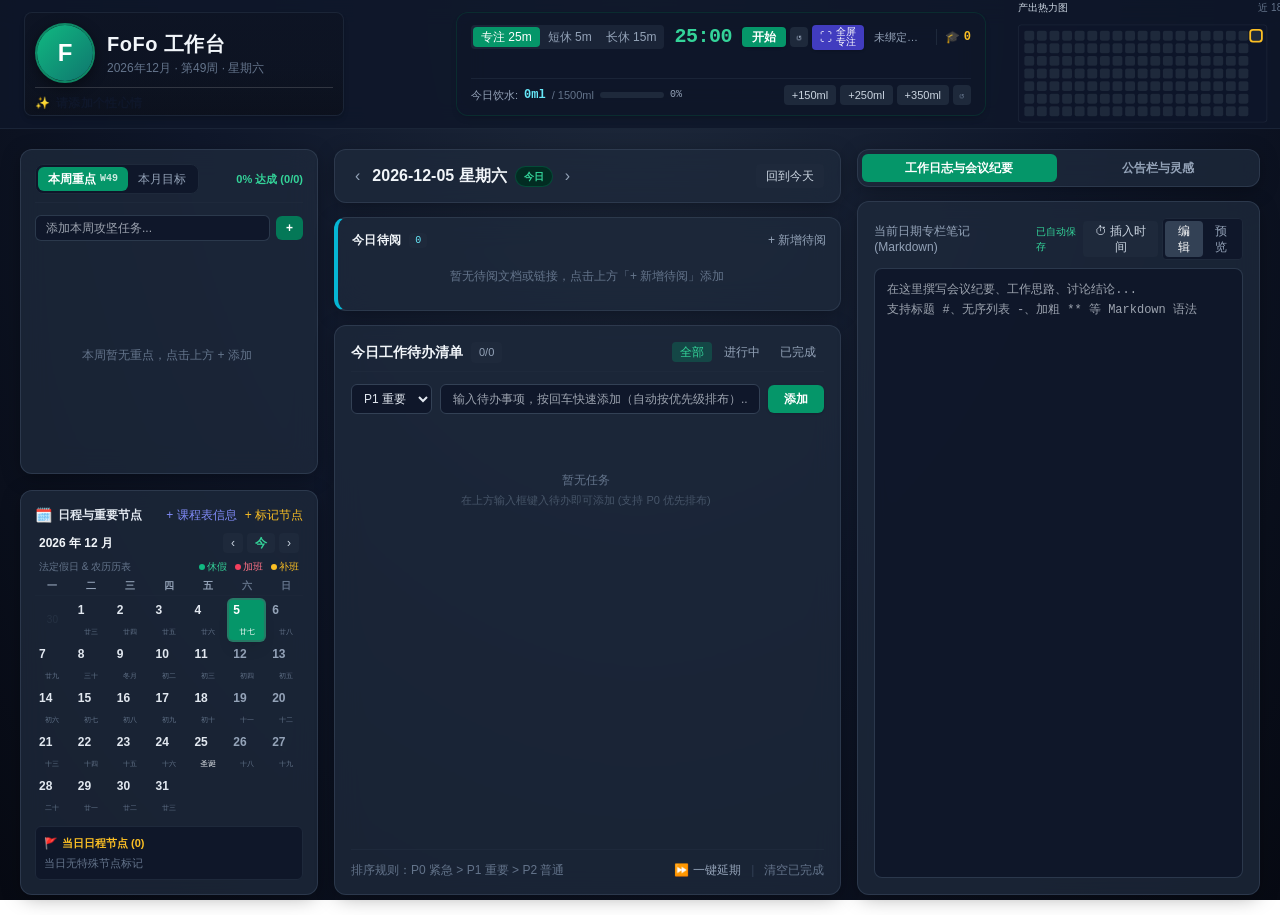
==== commit 7c8ecf36: "feat: release v2.3.1 - 修复已知Bug，完善部分UI细节并新增新版本全自动检测提醒功能" ====
--- a/index.html
+++ b/index.html
@@ -5,7 +5,7 @@
   <meta name="viewport" content="width=device-width, initial-scale=1.0">
   <title>FoFo 个人工作台 - Personal WorkStation</title>
   <link rel="icon" type="image/png" href="sparkle.png">
-  <link rel="stylesheet" href="css/style.css?v=2.2.6">
+  <link rel="stylesheet" href="css/style.css?v=2.3.1">
   <!-- Tailwind CSS CDN -->
   <script>
     window.tailwind = window.tailwind || {};
@@ -68,11 +68,10 @@
 
           <div class="flex flex-col justify-center min-w-0">
             <div class="flex items-center space-x-2 group/title">
-              <h1 id="app-title-text" class="font-black text-lg md:text-xl leading-tight text-slate-100 tracking-wide cursor-pointer hover:text-emerald-400 transition truncate" title="点击修改工作台名称">FoFo 工作台</h1>
-              <button id="btn-edit-app-title" class="opacity-0 group-hover/title:opacity-100 text-slate-400 hover:text-emerald-400 text-xs transition flex-shrink-0" title="修改工作台名称">✎</button>
-              <span id="app-version-badge" class="text-[10px] px-1.5 py-0.2 rounded font-normal font-mono flex-shrink-0">v2.2.0</span>
-            </div>
-            <span class="text-xs text-slate-300 font-medium truncate mt-0.5" id="header-date-sub">加载中...</span>
+              <h1 id="app-title-text" class="font-black text-lg md:text-xl leading-tight text-slate-100 tracking-wide cursor-pointer hover:opacity-85 transition truncate" title="点击修改工作台名称与配色">FoFo 工作台</h1>
+              <button id="btn-edit-app-title" class="opacity-0 group-hover/title:opacity-100 text-slate-400 hover:text-emerald-400 text-xs transition flex-shrink-0" title="修改工作台名称与配色">✎</button>
+            </div>
+            <span class="text-xs text-slate-300 font-medium truncate mt-0.5 cursor-pointer" id="header-date-sub" title="双击可快速切换日期字色（黑字/灰字/白字档）">加载中...</span>
           </div>
         </div>
 
@@ -87,39 +86,42 @@
       </div>
 
       <!-- Center: Stacked Pomodoro + Water (Shifted ~100px right, Clean height) -->
-      <div class="fofo-card px-3.5 py-2 flex flex-col justify-between border-emerald-900/40 bg-slate-900/80 shadow-md flex-shrink-0 h-[104px] min-w-[340px] max-w-[490px] ml-3 md:ml-8 lg:ml-[70px] xl:ml-[100px]">
+      <div class="fofo-card px-3.5 py-2 flex flex-col justify-between border-emerald-900/40 bg-slate-900/80 shadow-md flex-shrink-0 h-[104px] min-w-[350px] max-w-[530px] ml-3 md:ml-8 lg:ml-[70px] xl:ml-[100px]">
         <!-- Upper row: Pomodoro -->
-        <div class="flex items-center space-x-3 pt-0.5">
+        <div class="flex items-center space-x-2.5 pt-0.5 min-w-0">
           <!-- Modes -->
-          <div id="pomo-modes-container" class="flex items-center bg-slate-800/80 p-0.5 rounded text-xs space-x-0.5">
+          <div id="pomo-modes-container" class="flex items-center bg-slate-800/80 p-0.5 rounded text-xs space-x-0.5 flex-shrink-0">
             <button id="pomo-mode-focus" class="px-2 py-0.5 rounded font-medium bg-emerald-600 text-white transition text-xs">专注 25m</button>
             <button id="pomo-mode-short" class="px-1.5 py-0.5 rounded text-slate-400 hover:text-white transition text-xs">短休 5m</button>
             <button id="pomo-mode-long" class="px-1.5 py-0.5 rounded text-slate-400 hover:text-white transition text-xs">长休 15m</button>
           </div>
 
           <!-- Timer Display -->
-          <span id="pomo-display" class="font-mono text-xl font-black text-emerald-400 tracking-tight">25:00</span>
+          <span id="pomo-display" class="font-mono text-xl font-black text-emerald-400 tracking-tight flex-shrink-0">25:00</span>
           
           <!-- Controls -->
-          <div class="flex items-center space-x-1">
-            <button id="pomo-btn-toggle" class="px-2.5 py-0.5 bg-emerald-600 hover:bg-emerald-500 text-white text-xs font-semibold rounded shadow transition active:scale-95">
+          <div class="flex items-center space-x-1 flex-shrink-0">
+            <button id="pomo-btn-toggle" class="px-2.5 py-0.5 bg-emerald-600 hover:bg-emerald-500 text-white text-xs font-semibold rounded shadow transition active:scale-95 flex-shrink-0 whitespace-nowrap">
               开始
             </button>
-            <button id="pomo-btn-reset" class="px-1.5 py-0.5 bg-slate-800 hover:bg-slate-700 text-slate-400 text-xs rounded transition" title="重置计时器">
+            <button id="pomo-btn-reset" class="px-1.5 py-0.5 bg-slate-800 hover:bg-slate-700 text-slate-400 text-xs rounded transition flex-shrink-0" title="重置计时器">
               ↺
             </button>
-            <button id="btn-fullscreen-focus" class="px-2 py-0.5 bg-indigo-600/80 hover:bg-indigo-500 text-white text-xs font-medium rounded shadow transition active:scale-95 flex items-center space-x-1" title="开启全屏沉浸专注模式">
-              <span>⛶</span>
-              <span class="hidden md:inline">全屏专注</span>
-            </button>
-          </div>
-
-          <div class="max-w-[110px] truncate text-[11px] text-slate-400" id="pomo-task-tag" title="无绑定任务">
+            <button id="btn-fullscreen-focus" class="px-2 py-0.5 bg-indigo-600/80 hover:bg-indigo-500 text-white text-xs font-medium rounded shadow transition active:scale-95 flex items-center space-x-1 flex-shrink-0" title="开启全屏沉浸专注模式">
+              <span class="text-xs">⛶</span>
+              <span class="flex flex-col text-[10px] leading-[1.05] text-center font-medium whitespace-nowrap">
+                <span>全屏</span>
+                <span>专注</span>
+              </span>
+            </button>
+          </div>
+
+          <div class="min-w-0 flex-1 max-w-[120px] truncate text-[11px] text-slate-400" id="pomo-task-tag" title="无绑定任务">
             未绑定任务
           </div>
 
           <div class="pl-2 border-l border-slate-800 text-xs text-slate-400 flex items-center space-x-1 flex-shrink-0" title="今日已完成专注番茄">
-            <span>🍅</span>
+            <span>🎓</span>
             <span id="pomo-today-count" class="font-bold text-amber-400 font-mono">0</span>
           </div>
         </div>
@@ -167,14 +169,22 @@
           <span class="fofo-ai-pet-label">AI助理</span>
         </div>
 
-        <div class="relative flex-shrink-0 flex flex-col space-y-1">
-          <div class="relative">
-            <button id="btn-header-actions" type="button" class="flex items-center space-x-1 px-2.5 py-1 bg-slate-800/90 hover:bg-slate-700 text-slate-200 rounded border border-slate-700 transition text-xs" title="打开工作台功能菜单" aria-expanded="false" aria-haspopup="true">
+        <div class="relative flex-shrink-0 flex flex-col items-center space-y-1">
+          <span id="app-version-badge" class="text-[10px] px-1.5 py-0.5 rounded-full font-mono flex-shrink-0 cursor-default select-none leading-none tracking-tight" title="FoFo 个人工作台当前版本">v2.3.1</span>
+          <div class="relative w-full">
+            <button id="btn-header-actions" type="button" class="w-full flex items-center justify-center space-x-1 px-2.5 py-1 bg-slate-800/90 hover:bg-slate-700 text-slate-200 rounded border border-slate-700 transition text-xs" title="打开工作台功能菜单" aria-expanded="false" aria-haspopup="true">
               <span>☰</span>
               <span>功能</span>
               <span class="text-[9px] opacity-70">▾</span>
             </button>
             <div id="header-actions-menu" class="absolute right-0 top-full mt-1 hidden min-w-[150px] p-1.5 rounded-lg border border-slate-700 bg-slate-900/95 backdrop-blur-md shadow-2xl z-50">
+              <button id="btn-header-update-item" class="w-full hidden items-center justify-between px-2.5 py-1.5 bg-amber-500/15 hover:bg-amber-500/25 text-amber-300 border border-amber-500/30 rounded transition text-xs text-left mb-1 font-medium cursor-pointer" title="点击查看新版本详情与升级指引">
+                <span class="flex items-center space-x-1.5 truncate">
+                  <span>🚀</span>
+                  <span>发现新版本</span>
+                </span>
+                <span id="header-update-tag" class="text-[9px] bg-amber-400/20 text-amber-200 px-1.5 py-0.2 rounded font-mono ml-1 flex-shrink-0">v2.3.1</span>
+              </button>
               <button id="btn-theme-modal" class="w-full flex items-center space-x-2 px-2.5 py-1.5 bg-transparent hover:bg-slate-800 text-slate-200 rounded transition text-xs text-left" title="自定义背景与主题配色">
                 <span>🎨</span><span>配色 / 背景</span>
               </button>
@@ -858,41 +868,144 @@
           </div>
         </div>
 
-        <div class="pt-2 text-slate-500 text-[11px]">
-          后端状态：<span id="backend-status-text" class="text-slate-400">检测中...</span>
+        <div class="pt-2 text-slate-500 text-[11px] flex items-center justify-between border-t border-slate-800/80">
+          <div>后端状态：<span id="backend-status-text" class="text-slate-400">检测中...</span></div>
+          <button type="button" id="btn-check-update-manual" class="px-2.5 py-1 rounded bg-slate-800 hover:bg-slate-700 text-slate-300 hover:text-white text-[11px] border border-slate-700 transition flex items-center space-x-1 cursor-pointer" title="检查 GitHub 最新发布版本">
+            <span>🔄</span>
+            <span>检查新版本</span>
+          </button>
         </div>
       </div>
     </div>
   </div>
 
-  <!-- 6. Dynamic Banner & Mood Slogan Modal -->
+  <!-- 6. Dynamic Banner & Mood Slogan & Workspace Title Modal -->
   <div id="modal-banner-settings" class="fixed inset-0 bg-black/75 backdrop-blur-sm z-50 hidden flex items-center justify-center p-4">
-    <div class="fofo-card max-w-md w-full p-5 bg-slate-900 border border-slate-700 shadow-2xl flex flex-col space-y-4">
+    <div class="fofo-card max-w-lg w-full max-h-[90vh] overflow-y-auto p-5 bg-slate-900 border border-slate-700 shadow-2xl flex flex-col space-y-4">
       <div class="flex items-center justify-between pb-2 border-b border-slate-800">
         <h3 class="font-bold text-sm text-slate-100 flex items-center space-x-1.5">
           <span>🖼️</span>
-          <span>设置动态个性展板与心情标语</span>
+          <span>工作台个性展板、名称与字色配置</span>
         </h3>
         <button id="modal-banner-close" class="text-slate-400 hover:text-white text-base">✕</button>
       </div>
 
       <!-- Live Preview inside modal -->
       <div>
-          <label class="block text-[11px] text-slate-400 mb-1.5">展板预览效果：</label>
-        <div class="relative w-full h-[76px] rounded-lg overflow-hidden border border-slate-700 shadow-inner bg-slate-950 flex items-center justify-center">
+        <label class="block text-[11px] text-slate-400 mb-1.5">展板预览效果：</label>
+        <div class="relative w-full h-[92px] rounded-lg overflow-hidden border border-slate-700 shadow-inner bg-slate-950 flex flex-col justify-between p-2.5">
           <div id="modal-banner-preview-img" class="hero-banner-bg absolute inset-0"></div>
           <div class="hero-banner-mask absolute inset-0 pointer-events-none"></div>
-          <div class="absolute inset-x-0 bottom-0 p-2 z-10 flex items-center justify-between pointer-events-none">
-            <div class="flex items-center space-x-1.5 min-w-0 max-w-[90%]">
-              <span class="text-xs">✨</span>
-              <p id="modal-banner-preview-text" class="text-xs font-semibold text-white truncate tracking-wide drop-shadow-[0_1px_3px_rgba(0,0,0,0.9)]">保持热爱，奔赴山海！</p>
-            </div>
-          </div>
+          <div class="relative z-10 flex items-center justify-between">
+            <div class="flex items-center space-x-2 min-w-0">
+              <span id="modal-banner-preview-title" class="font-black text-sm md:text-base leading-tight tracking-wide truncate">FoFo 工作台</span>
+              <span id="modal-banner-preview-date" class="text-[11px] font-medium truncate ml-1">2026年9月·第39周·星期四</span>
+            </div>
+          </div>
+          <div class="relative z-10 flex items-center space-x-1.5 min-w-0 pt-1 border-t border-white/10">
+            <span class="text-xs">✨</span>
+            <p id="modal-banner-preview-text" class="text-xs font-semibold text-white truncate tracking-wide">保持热爱，奔赴山海！</p>
+          </div>
+        </div>
+      </div>
+
+      <!-- Workspace Title & Color Settings -->
+      <div class="space-y-2 pt-1 border-t border-slate-800">
+        <div class="flex items-center justify-between">
+          <label class="block text-[11px] text-slate-300 font-semibold">工作台名称与标题字色：</label>
+          <button type="button" id="btn-reset-app-title-color" class="text-[10px] text-slate-400 hover:text-emerald-400 transition cursor-pointer">恢复默认字色</button>
+        </div>
+        <input type="text" id="input-modal-app-title" placeholder="例如：FoFo 工作台" class="w-full bg-slate-950 border border-slate-700 rounded px-2.5 py-1.5 text-xs text-slate-200 focus:outline-none focus:border-emerald-500" />
+        
+        <!-- Preset Gradient Colors -->
+        <div class="space-y-1">
+          <div class="flex items-center justify-between">
+            <span class="text-[10px] text-slate-400">渐变色调（5 款）：</span>
+          </div>
+          <div class="grid grid-cols-5 gap-2" id="app-title-gradient-presets">
+            <button type="button" class="app-title-color-preset-btn h-7 rounded-md border border-slate-700 transition relative flex items-center justify-center cursor-pointer shadow-sm hover:scale-105 active:scale-95 text-[10px] font-bold text-slate-800" data-color="linear-gradient(120deg, #f6d365 0%, #fda085 100%)" title="金橙暖阳" style="background-image: linear-gradient(120deg, #f6d365 0%, #fda085 100%);">
+              <span class="drop-shadow-[0_1px_1px_rgba(255,255,255,0.8)]">金橙</span>
+            </button>
+            <button type="button" class="app-title-color-preset-btn h-7 rounded-md border border-slate-700 transition relative flex items-center justify-center cursor-pointer shadow-sm hover:scale-105 active:scale-95 text-[10px] font-bold text-slate-800" data-color="linear-gradient(120deg, #a1c4fd 0%, #c2e9fb 100%)" title="晴空海蓝" style="background-image: linear-gradient(120deg, #a1c4fd 0%, #c2e9fb 100%);">
+              <span class="drop-shadow-[0_1px_1px_rgba(255,255,255,0.8)]">海蓝</span>
+            </button>
+            <button type="button" class="app-title-color-preset-btn h-7 rounded-md border border-slate-700 transition relative flex items-center justify-center cursor-pointer shadow-sm hover:scale-105 active:scale-95 text-[10px] font-bold text-slate-800" data-color="linear-gradient(to top, #e6e9f0 0%, #eef1f5 100%)" title="典雅冰川" style="background-image: linear-gradient(to top, #e6e9f0 0%, #eef1f5 100%);">
+              <span class="drop-shadow-[0_1px_1px_rgba(255,255,255,0.8)]">冰川</span>
+            </button>
+            <button type="button" class="app-title-color-preset-btn h-7 rounded-md border border-slate-700 transition relative flex items-center justify-center cursor-pointer shadow-sm hover:scale-105 active:scale-95 text-[10px] font-bold text-slate-800" data-color="linear-gradient(-20deg, #e9defa 0%, #fbfcdb 100%)" title="薰衣草光" style="background-image: linear-gradient(-20deg, #e9defa 0%, #fbfcdb 100%);">
+              <span class="drop-shadow-[0_1px_1px_rgba(255,255,255,0.8)]">薰紫</span>
+            </button>
+            <button type="button" class="app-title-color-preset-btn h-7 rounded-md border border-slate-700 transition relative flex items-center justify-center cursor-pointer shadow-sm hover:scale-105 active:scale-95 text-[10px] font-bold text-slate-800" data-color="linear-gradient(to top, #f3e7e9 0%, #e3eeff 99%, #e3eeff 100%)" title="薄粉浅霞" style="background-image: linear-gradient(to top, #f3e7e9 0%, #e3eeff 99%, #e3eeff 100%);">
+              <span class="drop-shadow-[0_1px_1px_rgba(255,255,255,0.8)]">粉霞</span>
+            </button>
+          </div>
+        </div>
+
+        <!-- Preset Solid Colors -->
+        <div class="space-y-1 pt-1">
+          <div class="flex items-center justify-between">
+            <span class="text-[10px] text-slate-400">精选纯色（7 款）：</span>
+          </div>
+          <div class="grid grid-cols-7 gap-1.5" id="app-title-solid-presets">
+            <button type="button" class="app-title-color-preset-btn h-7 rounded-md border border-slate-700 transition relative flex items-center justify-center cursor-pointer shadow-sm hover:scale-105 active:scale-95 text-[9px] font-bold text-slate-900" data-color="#FFD444" title="明丽暖黄 (#FFD444)" style="background-color: #FFD444;">暖黄</button>
+            <button type="button" class="app-title-color-preset-btn h-7 rounded-md border border-slate-700 transition relative flex items-center justify-center cursor-pointer shadow-sm hover:scale-105 active:scale-95 text-[9px] font-bold text-white" data-color="#006199" title="经典海蓝 (#006199)" style="background-color: #006199;">海蓝</button>
+            <button type="button" class="app-title-color-preset-btn h-7 rounded-md border border-slate-700 transition relative flex items-center justify-center cursor-pointer shadow-sm hover:scale-105 active:scale-95 text-[9px] font-bold text-white" data-color="#800020" title="勃艮第红 (#800020)" style="background-color: #800020;">红酒</button>
+            <button type="button" class="app-title-color-preset-btn h-7 rounded-md border border-slate-600 transition relative flex items-center justify-center cursor-pointer shadow-sm hover:scale-105 active:scale-95 text-[9px] font-bold text-slate-800" data-color="#F2F2F2" title="纯净素白 (#F2F2F2)" style="background-color: #F2F2F2;">素白</button>
+            <button type="button" class="app-title-color-preset-btn h-7 rounded-md border border-slate-700 transition relative flex items-center justify-center cursor-pointer shadow-sm hover:scale-105 active:scale-95 text-[9px] font-bold text-emerald-300" data-color="#092328" title="深邃墨绿 (#092328)" style="background-color: #092328;">墨绿</button>
+            <button type="button" class="app-title-color-preset-btn h-7 rounded-md border border-slate-600 transition relative flex items-center justify-center cursor-pointer shadow-sm hover:scale-105 active:scale-95 text-[9px] font-bold text-slate-800" data-color="#EDE9E6" title="暖意米白 (#EDE9E6)" style="background-color: #EDE9E6;">米白</button>
+            <button type="button" class="app-title-color-preset-btn h-7 rounded-md border border-slate-700 transition relative flex items-center justify-center cursor-pointer shadow-sm hover:scale-105 active:scale-95 text-[9px] font-bold text-white" data-color="#091540" title="午夜藏青 (#091540)" style="background-color: #091540; color: #ffffff !important;">藏青</button>
+          </div>
+        </div>
+      </div>
+
+      <!-- Date Text Color (3 Tiers: Dark / Gray / Light) -->
+      <div class="space-y-1.5 pt-2 border-t border-slate-800">
+        <div class="flex items-center justify-between">
+          <label class="block text-[11px] text-slate-300 font-semibold">日期信息字色档位：</label>
+          <span class="text-[10px] text-slate-500">点击切换黑/灰/白字档</span>
+        </div>
+        <div class="grid grid-cols-3 gap-2" id="date-color-segmented">
+          <button type="button" id="btn-date-color-dark" class="py-1.5 px-2 rounded-lg text-xs font-semibold flex items-center justify-center space-x-1.5 transition border border-slate-700 bg-slate-800 text-slate-200 cursor-pointer">
+            <span class="w-3 h-3 rounded-full border border-slate-400 flex-shrink-0"></span>
+            <span class="truncate">黑色字 (浅色背景)</span>
+          </button>
+          <button type="button" id="btn-date-color-gray" class="py-1.5 px-2 rounded-lg text-xs font-semibold flex items-center justify-center space-x-1.5 transition border border-slate-700 bg-slate-800 text-slate-200 cursor-pointer">
+            <span class="w-3 h-3 rounded-full border border-slate-400 flex-shrink-0"></span>
+            <span class="truncate">灰色字 (中性过渡)</span>
+          </button>
+          <button type="button" id="btn-date-color-light" class="py-1.5 px-2 rounded-lg text-xs font-semibold flex items-center justify-center space-x-1.5 transition border border-slate-700 bg-slate-800 text-slate-200 cursor-pointer">
+            <span class="w-3 h-3 rounded-full border border-slate-400 flex-shrink-0"></span>
+            <span class="truncate">白色字 (深色背景)</span>
+          </button>
+        </div>
+      </div>
+
+      <!-- Mood Slogan Text Input -->
+      <div class="space-y-1.5 pt-2 border-t border-slate-800">
+        <label class="block text-[11px] text-slate-300 font-semibold">动态心情 / 座右铭标语：</label>
+        <input type="text" id="input-banner-slogan" placeholder="输入你的今日标语，例如：今日无 Bug，万事胜意！" class="w-full bg-slate-950 border border-slate-700 rounded px-2.5 py-1.5 text-xs text-slate-200 focus:outline-none focus:border-emerald-500" />
+      </div>
+
+      <!-- Mood Slogan Text Color (2 Tiers: Light BG with Dark Text / Dark BG with Light Text) -->
+      <div class="space-y-1.5 pt-2 border-t border-slate-800">
+        <div class="flex items-center justify-between">
+          <label class="block text-[11px] text-slate-300 font-semibold">心情标语字色档位：</label>
+          <span class="text-[10px] text-slate-500">点击切换黑/白字档</span>
+        </div>
+        <div class="grid grid-cols-2 gap-2" id="slogan-color-segmented">
+          <button type="button" id="btn-slogan-color-dark" class="py-1.5 px-3 rounded-lg text-xs font-semibold flex items-center justify-center space-x-1.5 transition border border-slate-700 bg-slate-800 text-slate-200 cursor-pointer">
+            <span class="w-3 h-3 rounded-full bg-slate-900 border border-slate-400"></span>
+            <span>黑色字 (浅色背景)</span>
+          </button>
+          <button type="button" id="btn-slogan-color-light" class="py-1.5 px-3 rounded-lg text-xs font-semibold flex items-center justify-center space-x-1.5 transition border border-slate-700 bg-slate-800 text-slate-200 cursor-pointer">
+            <span class="w-3 h-3 rounded-full bg-white border border-slate-300"></span>
+            <span>白色字 (深色背景)</span>
+          </button>
         </div>
       </div>
 
       <!-- Banner Image Upload -->
-      <div class="space-y-2 pt-1 border-t border-slate-800">
+      <div class="space-y-2 pt-2 border-t border-slate-800">
         <label class="block text-[11px] text-slate-300 font-semibold">个性背景图片：</label>
         <div class="flex items-center space-x-2">
           <button type="button" id="btn-upload-banner-img" class="px-3 py-1.5 bg-slate-800 hover:bg-slate-700 text-slate-200 rounded border border-slate-700 text-xs font-medium transition flex items-center space-x-1">
@@ -903,12 +1016,6 @@
             恢复默认背景
           </button>
         </div>
-      </div>
-
-      <!-- Mood Slogan Text Input -->
-      <div class="space-y-1.5 pt-2 border-t border-slate-800">
-        <label class="block text-[11px] text-slate-300 font-semibold">动态心情 / 座右铭标语：</label>
-        <input type="text" id="input-banner-slogan" placeholder="输入你的今日标语，例如：今日无 Bug，万事胜意！" class="w-full bg-slate-950 border border-slate-700 rounded px-2.5 py-1.5 text-xs text-slate-200 focus:outline-none focus:border-emerald-500" />
       </div>
 
       <div class="pt-2 border-t border-slate-800 flex justify-end space-x-2">
@@ -1314,12 +1421,68 @@
     </div>
   </aside>
 
+  <!-- 9. App Version Update Notification Modal -->
+  <div id="modal-app-update" class="fixed inset-0 bg-black/75 backdrop-blur-sm z-50 hidden flex items-center justify-center p-4">
+    <div class="fofo-card max-w-md w-full max-h-[90vh] overflow-y-auto p-5 bg-slate-900 border border-slate-700 shadow-2xl flex flex-col space-y-4">
+      <div class="flex items-center justify-between pb-2 border-b border-slate-800">
+        <h3 class="font-bold text-sm text-slate-100 flex items-center space-x-2">
+          <span>🚀</span>
+          <span id="update-modal-title">发现 FoFo 新版本</span>
+        </h3>
+        <button id="modal-update-close" class="text-slate-400 hover:text-white text-base cursor-pointer">✕</button>
+      </div>
+
+      <!-- Version comparison badge strip -->
+      <div class="flex items-center justify-between p-3 rounded-lg bg-slate-950/70 border border-slate-800" id="update-version-strip">
+        <div class="flex flex-col">
+          <span class="text-[10px] text-slate-500 font-medium">当前运行版本</span>
+          <span id="update-current-ver" class="text-xs font-mono font-bold text-slate-300">v2.3.1</span>
+        </div>
+        <div class="text-slate-600 font-bold text-base">➔</div>
+        <div class="flex flex-col items-end">
+          <span class="text-[10px] text-emerald-400 font-medium">最新可用版本</span>
+          <span id="update-latest-ver" class="text-xs font-mono font-bold text-emerald-300 bg-emerald-950/60 px-2 py-0.5 rounded border border-emerald-800/80">v2.3.1</span>
+        </div>
+      </div>
+
+      <!-- Release Notes section -->
+      <div class="space-y-1.5">
+        <div class="flex items-center justify-between text-xs text-slate-300 font-semibold">
+          <span>更新要点与亮点：</span>
+          <span id="update-published-date" class="text-[10px] text-slate-500 font-normal">--</span>
+        </div>
+        <div id="update-release-notes" class="p-3 bg-slate-950/60 rounded border border-slate-800 text-xs text-slate-300 max-h-48 overflow-y-auto leading-relaxed whitespace-pre-wrap select-text">
+        </div>
+      </div>
+
+      <!-- Safe Upgrade Notice -->
+      <div class="p-2.5 rounded bg-emerald-950/30 border border-emerald-800/50 text-[11px] text-emerald-200/90 leading-relaxed flex items-start space-x-2">
+        <span class="text-emerald-400 text-xs flex-shrink-0 mt-0.5">💡</span>
+        <span>
+          <strong>平滑升级指引：</strong>下载新版 <code class="font-mono text-emerald-300 font-semibold">FoFo.exe</code> 替换当前目录中的文件即可完成升级。您的 <code class="font-mono text-emerald-300">data/</code> 目录、日程与待办等所有个人数据完整保存在本地，绝不会丢失或覆盖。
+        </span>
+      </div>
+
+      <!-- Action Buttons -->
+      <div class="pt-2 border-t border-slate-800 flex items-center justify-between">
+        <button id="btn-update-ignore-version" class="text-[11px] text-slate-500 hover:text-slate-400 transition cursor-pointer">本次版本不再提示</button>
+        <div class="flex space-x-2">
+          <button id="btn-copy-download-link" class="px-3 py-1.5 bg-slate-800 hover:bg-slate-700 text-slate-200 text-xs font-medium rounded border border-slate-700 transition cursor-pointer">复制下载链接</button>
+          <a id="btn-open-release-page" href="https://github.com/Flin-L/FoFo/releases/latest" target="_blank" rel="noopener noreferrer" class="px-3.5 py-1.5 bg-gradient-to-r from-emerald-600 to-teal-600 hover:from-emerald-500 hover:to-teal-500 text-white text-xs font-bold rounded shadow transition flex items-center space-x-1 cursor-pointer">
+            <span>前往发布页</span>
+            <span>↗</span>
+          </a>
+        </div>
+      </div>
+    </div>
+  </div>
+
   <!-- Component Scripts -->
   <script src="js/components/pomodoro.js"></script>
   <script src="js/components/heatmap.js"></script>
-  <script src="js/components/calendar.js?v=2.2.6"></script>
+  <script src="js/components/calendar.js?v=2.3.1"></script>
   <script src="js/components/export.js"></script>
   <!-- Main Application Script -->
-  <script src="js/app.js?v=2.2.6"></script>
+  <script src="js/app.js?v=2.3.1"></script>
 </body>
 </html>
--- a/css/style.css
+++ b/css/style.css
@@ -1018,18 +1018,107 @@
   border-top-color: rgba(148, 163, 184, 0.35) !important;
 }
 
-body.style-ios-glass #hero-slogan-text {
-  color: #1e293b !important;
+/* Avatar Container in iOS Liquid Glass: Remove Green Ring, Keep Soft Shadow */
+body.style-ios-glass .user-avatar-container {
+  border: none !important;
+  box-shadow: 0 4px 16px rgba(0, 0, 0, 0.16) !important;
+}
+body.style-ios-glass .user-avatar-container:hover {
+  border: none !important;
+  box-shadow: 0 6px 20px rgba(0, 0, 0, 0.22) !important;
+  transform: scale(1.05);
+}
+
+/* Hero Mood Slogan Text Color Tiers (Dark text for light bg / Light text for dark bg) */
+#hero-slogan-text.slogan-dark-text,
+#modal-banner-preview-text.slogan-dark-text,
+body.style-ios-glass #hero-slogan-text.slogan-dark-text,
+body.style-ios-glass #modal-banner-preview-text.slogan-dark-text {
+  color: #0f172a !important;
   text-shadow: none !important;
   filter: none !important;
 }
 
-body.style-ios-glass #app-title-text {
-  color: #0f172a !important;
-}
-
-body.style-ios-glass #header-date-sub {
-  color: #334155 !important;
+#hero-slogan-text.slogan-light-text,
+#modal-banner-preview-text.slogan-light-text,
+body.style-ios-glass #hero-slogan-text.slogan-light-text,
+body.style-ios-glass #modal-banner-preview-text.slogan-light-text {
+  color: #ffffff !important;
+  text-shadow: 0 1px 3px rgba(0, 0, 0, 0.9) !important;
+  filter: drop-shadow(0 1px 2px rgba(0, 0, 0, 0.75)) !important;
+}
+
+/* App Title Custom Gradients & Solid Colors */
+.app-title-gradient,
+#app-title-text.app-title-gradient,
+#modal-banner-preview-title.app-title-gradient,
+body.style-ios-glass #app-title-text.app-title-gradient,
+body.style-ios-glass #modal-banner-preview-title.app-title-gradient {
+  background-image: var(--app-title-gradient) !important;
+  background-clip: text !important;
+  -webkit-background-clip: text !important;
+  color: transparent !important;
+  -webkit-text-fill-color: transparent !important;
+  text-shadow: none !important;
+  filter: none !important;
+  display: inline-block;
+}
+
+.app-title-solid,
+#app-title-text.app-title-solid,
+#modal-banner-preview-title.app-title-solid,
+body.style-ios-glass #app-title-text.app-title-solid,
+body.style-ios-glass #modal-banner-preview-title.app-title-solid {
+  background: none !important;
+  background-clip: border-box !important;
+  -webkit-background-clip: border-box !important;
+  color: var(--app-title-solid) !important;
+  -webkit-text-fill-color: var(--app-title-solid) !important;
+  text-shadow: none !important;
+  filter: none !important;
+  display: inline-block;
+}
+
+body.style-ios-glass #app-title-text:not(.app-title-gradient):not(.app-title-solid) {
+  color: #0f172a !important;
+}
+
+/* Header Date Sub Text Color Tiers (Dark / Gray / Light) */
+#header-date-sub.hero-date-dark,
+#modal-banner-settings #modal-banner-preview-date.hero-date-dark,
+#modal-banner-preview-date.hero-date-dark,
+body.style-ios-glass #header-date-sub.hero-date-dark,
+body.style-ios-glass #modal-banner-settings #modal-banner-preview-date.hero-date-dark,
+body.style-ios-glass #modal-banner-preview-date.hero-date-dark {
+  color: #0f172a !important;
+  text-shadow: none !important;
+  filter: none !important;
+}
+
+#header-date-sub.hero-date-gray,
+#modal-banner-settings #modal-banner-preview-date.hero-date-gray,
+#modal-banner-preview-date.hero-date-gray,
+body.style-ios-glass #header-date-sub.hero-date-gray,
+body.style-ios-glass #modal-banner-settings #modal-banner-preview-date.hero-date-gray,
+body.style-ios-glass #modal-banner-preview-date.hero-date-gray {
+  color: #94a3b8 !important;
+  text-shadow: none !important;
+  filter: none !important;
+}
+
+#header-date-sub.hero-date-light,
+#modal-banner-settings #modal-banner-preview-date.hero-date-light,
+#modal-banner-preview-date.hero-date-light,
+body.style-ios-glass #header-date-sub.hero-date-light,
+body.style-ios-glass #modal-banner-settings #modal-banner-preview-date.hero-date-light,
+body.style-ios-glass #modal-banner-preview-date.hero-date-light {
+  color: #ffffff !important;
+  text-shadow: 0 1px 3px rgba(0, 0, 0, 0.9) !important;
+  filter: drop-shadow(0 1px 2px rgba(0, 0, 0, 0.75)) !important;
+}
+
+body.style-ios-glass #header-date-sub:not(.hero-date-dark):not(.hero-date-gray):not(.hero-date-light) {
+  color: #64748b !important;
 }
 
 body.style-ios-glass #hero-banner-card .bg-slate-950\/80 {
@@ -1039,23 +1128,32 @@
   box-shadow: 0 1px 3px rgba(0, 0, 0, 0.05) !important;
 }
 
-/* Hero Banner Version Badge */
+/* Header Actions Version Badge */
 #app-version-badge {
-  background: rgba(15, 23, 42, 0.65) !important;
+  background: rgba(15, 23, 42, 0.7) !important;
   border: 1px solid rgba(148, 163, 184, 0.3) !important;
   color: #94a3b8 !important;
-  font-weight: 400 !important;
+  font-weight: 500 !important;
+  font-size: 10px !important;
+  letter-spacing: 0.02em !important;
+  border-radius: 9999px !important;
+  padding: 1.5px 7px !important;
+  display: inline-flex !important;
+  align-items: center !important;
+  justify-content: center !important;
+  line-height: 1 !important;
+  box-shadow: 0 1px 2px rgba(0, 0, 0, 0.2) !important;
 }
 
 body.style-ios-glass #app-version-badge {
-  background: rgba(255, 255, 255, 0.45) !important;
+  background: rgba(255, 255, 255, 0.55) !important;
   backdrop-filter: blur(12px) !important;
   -webkit-backdrop-filter: blur(12px) !important;
-  border: 1px solid rgba(255, 255, 255, 0.75) !important;
+  border: 1px solid rgba(255, 255, 255, 0.85) !important;
   color: #64748b !important;
   -webkit-text-fill-color: #64748b !important;
-  font-weight: 400 !important;
-  box-shadow: 0 1px 3px rgba(0, 0, 0, 0.03) !important;
+  font-weight: 500 !important;
+  box-shadow: 0 1px 3px rgba(0, 0, 0, 0.04) !important;
 }
 
 /* 4. High-Contrast Legible Slate Typography */
@@ -2150,12 +2248,14 @@
 #btn-save-weekly-summary,
 #btn-backup-json,
 #btn-restore-json-label,
+#btn-save-banner,
 body.style-ios-glass #btn-upload-ai-avatar,
 body.style-ios-glass #btn-save-ai-skin,
 body.style-ios-glass #btn-ai-save-config,
 body.style-ios-glass #btn-save-weekly-summary,
 body.style-ios-glass #btn-backup-json,
-body.style-ios-glass #btn-restore-json-label {
+body.style-ios-glass #btn-restore-json-label,
+body.style-ios-glass #btn-save-banner {
   background: linear-gradient(60deg, #96deda 0%, #50c9c3 100%) !important;
   color: #0f172a !important;
   border: none !important;
@@ -2169,12 +2269,14 @@
 #btn-save-weekly-summary:hover,
 #btn-backup-json:hover,
 #btn-restore-json-label:hover,
+#btn-save-banner:hover,
 body.style-ios-glass #btn-upload-ai-avatar:hover,
 body.style-ios-glass #btn-save-ai-skin:hover,
 body.style-ios-glass #btn-ai-save-config:hover,
 body.style-ios-glass #btn-save-weekly-summary:hover,
 body.style-ios-glass #btn-backup-json:hover,
-body.style-ios-glass #btn-restore-json-label:hover {
+body.style-ios-glass #btn-restore-json-label:hover,
+body.style-ios-glass #btn-save-banner:hover {
   filter: brightness(1.06) !important;
   transform: translateY(-1px) !important;
 }
@@ -2261,7 +2363,8 @@
 /* Modals Light Frosted Glass in iOS Liquid Glass Mode */
 body.style-ios-glass #modal-weekly-review .fofo-card,
 body.style-ios-glass #modal-data-settings .fofo-card,
-body.style-ios-glass #modal-theme-settings .fofo-card {
+body.style-ios-glass #modal-theme-settings .fofo-card,
+body.style-ios-glass #modal-banner-settings .fofo-card {
   background: rgba(255, 255, 255, 0.94) !important;
   backdrop-filter: blur(36px) saturate(200%) !important;
   -webkit-backdrop-filter: blur(36px) saturate(200%) !important;
@@ -2273,44 +2376,54 @@
 body.style-ios-glass #modal-weekly-review h3,
 body.style-ios-glass #modal-data-settings h3,
 body.style-ios-glass #modal-theme-settings h3,
+body.style-ios-glass #modal-banner-settings h3,
 body.style-ios-glass #modal-weekly-review label,
 body.style-ios-glass #modal-data-settings label,
 body.style-ios-glass #modal-theme-settings label,
+body.style-ios-glass #modal-banner-settings label,
 body.style-ios-glass #modal-weekly-review .text-slate-100,
 body.style-ios-glass #modal-data-settings .text-slate-100,
 body.style-ios-glass #modal-theme-settings .text-slate-100,
+body.style-ios-glass #modal-banner-settings .text-slate-100,
 body.style-ios-glass #modal-weekly-review .text-slate-200,
 body.style-ios-glass #modal-data-settings .text-slate-200,
 body.style-ios-glass #modal-theme-settings .text-slate-200,
+body.style-ios-glass #modal-banner-settings .text-slate-200,
 body.style-ios-glass #modal-weekly-review .text-slate-300,
 body.style-ios-glass #modal-data-settings .text-slate-300,
-body.style-ios-glass #modal-theme-settings .text-slate-300 {
+body.style-ios-glass #modal-theme-settings .text-slate-300,
+body.style-ios-glass #modal-banner-settings .text-slate-300 {
   color: #0f172a !important;
 }
 
 body.style-ios-glass #modal-weekly-review .text-slate-400,
 body.style-ios-glass #modal-data-settings .text-slate-400,
 body.style-ios-glass #modal-theme-settings .text-slate-400,
+body.style-ios-glass #modal-banner-settings .text-slate-400,
 body.style-ios-glass #modal-weekly-review .text-slate-500,
 body.style-ios-glass #modal-data-settings .text-slate-500,
-body.style-ios-glass #modal-theme-settings .text-slate-500 {
+body.style-ios-glass #modal-theme-settings .text-slate-500,
+body.style-ios-glass #modal-banner-settings .text-slate-500 {
   color: #64748b !important;
 }
 
 body.style-ios-glass #modal-weekly-close,
 body.style-ios-glass #modal-data-close,
-body.style-ios-glass #modal-theme-close {
+body.style-ios-glass #modal-theme-close,
+body.style-ios-glass #modal-banner-close {
   color: #94a3b8 !important;
 }
 body.style-ios-glass #modal-weekly-close:hover,
 body.style-ios-glass #modal-data-close:hover,
-body.style-ios-glass #modal-theme-close:hover {
+body.style-ios-glass #modal-theme-close:hover,
+body.style-ios-glass #modal-banner-close:hover {
   color: #0f172a !important;
 }
 
 body.style-ios-glass #modal-weekly-review .border-slate-800,
 body.style-ios-glass #modal-data-settings .border-slate-800,
-body.style-ios-glass #modal-theme-settings .border-slate-800 {
+body.style-ios-glass #modal-theme-settings .border-slate-800,
+body.style-ios-glass #modal-banner-settings .border-slate-800 {
   border-color: rgba(226, 232, 240, 0.8) !important;
 }
 
@@ -2359,16 +2472,207 @@
 
 /* Custom Background & Avatar Buttons in Theme Settings Modal */
 body.style-ios-glass #btn-choose-bg-image,
-body.style-ios-glass #btn-upload-avatar-modal {
+body.style-ios-glass #btn-upload-avatar-modal,
+body.style-ios-glass #btn-upload-banner-img {
   background: rgba(240, 245, 252, 0.85) !important;
   border: 1px solid rgba(255, 255, 255, 0.9) !important;
   color: #1e293b !important;
 }
 body.style-ios-glass #btn-choose-bg-image:hover,
-body.style-ios-glass #btn-upload-avatar-modal:hover {
+body.style-ios-glass #btn-upload-avatar-modal:hover,
+body.style-ios-glass #btn-upload-banner-img:hover {
   background: #ffffff !important;
 }
 
-
-
-
+/* Banner Settings Modal Light Glass Controls */
+body.style-ios-glass #input-banner-slogan {
+  background: rgba(255, 255, 255, 0.92) !important;
+  border: 1px solid rgba(203, 213, 225, 0.85) !important;
+  color: #0f172a !important;
+}
+body.style-ios-glass #input-banner-slogan::placeholder {
+  color: #94a3b8 !important;
+}
+body.style-ios-glass #btn-slogan-color-dark,
+body.style-ios-glass #btn-slogan-color-light {
+  background: rgba(240, 245, 252, 0.85) !important;
+  border-color: rgba(203, 213, 225, 0.85) !important;
+  color: #334155 !important;
+}
+body.style-ios-glass #btn-slogan-color-dark.active,
+body.style-ios-glass #btn-slogan-color-light.active {
+  background: rgba(255, 255, 255, 0.98) !important;
+  border-color: #50c9c3 !important;
+  color: #0f172a !important;
+  box-shadow: 0 0 0 2px rgba(80, 201, 195, 0.3) !important;
+}
+
+/* App Title & Date Controls in Banner Settings Modal */
+body.style-ios-glass #input-modal-app-title {
+  background: rgba(255, 255, 255, 0.92) !important;
+  border: 1px solid rgba(203, 213, 225, 0.85) !important;
+  color: #0f172a !important;
+}
+body.style-ios-glass #input-modal-app-title::placeholder {
+  color: #94a3b8 !important;
+}
+
+body.style-ios-glass #btn-date-color-dark,
+body.style-ios-glass #btn-date-color-gray,
+body.style-ios-glass #btn-date-color-light {
+  background: rgba(240, 245, 252, 0.85) !important;
+  border-color: rgba(203, 213, 225, 0.85) !important;
+  color: #334155 !important;
+}
+body.style-ios-glass #btn-date-color-dark.active,
+body.style-ios-glass #btn-date-color-gray.active,
+body.style-ios-glass #btn-date-color-light.active {
+  background: rgba(255, 255, 255, 0.98) !important;
+  border-color: #50c9c3 !important;
+  color: #0f172a !important;
+  box-shadow: 0 0 0 2px rgba(80, 201, 195, 0.3) !important;
+}
+
+.app-title-color-preset-btn.active-preset {
+  outline: 2px solid #50c9c3 !important;
+  outline-offset: 2px !important;
+  box-shadow: 0 0 8px rgba(80, 201, 195, 0.6) !important;
+  transform: scale(1.08) !important;
+  z-index: 2;
+}
+
+body.style-ios-glass .app-title-color-preset-btn {
+  border-color: rgba(203, 213, 225, 0.9) !important;
+}
+body.style-ios-glass .app-title-color-preset-btn.active-preset {
+  outline: 2px solid #0284c7 !important;
+  outline-offset: 2px !important;
+  box-shadow: 0 0 10px rgba(2, 132, 199, 0.45) !important;
+  transform: scale(1.08) !important;
+  z-index: 2;
+}
+
+body.style-ios-glass #btn-reset-app-title-color {
+  color: #64748b !important;
+}
+body.style-ios-glass #btn-reset-app-title-color:hover {
+  color: #0284c7 !important;
+}
+
+/* Date segmented buttons unified circle dots */
+#btn-date-color-dark span.rounded-full,
+#btn-date-color-gray span.rounded-full,
+#btn-date-color-light span.rounded-full,
+body.style-ios-glass #btn-date-color-dark span.rounded-full,
+body.style-ios-glass #btn-date-color-gray span.rounded-full,
+body.style-ios-glass #btn-date-color-light span.rounded-full {
+  background-color: rgba(255, 255, 255, 0.45) !important;
+  border: 1.5px solid rgba(148, 163, 184, 0.85) !important;
+}
+
+#btn-date-color-dark.active span.rounded-full,
+#btn-date-color-gray.active span.rounded-full,
+#btn-date-color-light.active span.rounded-full,
+body.style-ios-glass #btn-date-color-dark.active span.rounded-full,
+body.style-ios-glass #btn-date-color-gray.active span.rounded-full,
+body.style-ios-glass #btn-date-color-light.active span.rounded-full {
+  background-color: #50c9c3 !important;
+  border-color: #50c9c3 !important;
+  box-shadow: 0 0 6px rgba(80, 201, 195, 0.7) !important;
+}
+
+/* Ensure 091540 preset text is pure white */
+.app-title-color-preset-btn[data-color="#091540"],
+body.style-ios-glass .app-title-color-preset-btn[data-color="#091540"],
+#modal-banner-settings .app-title-color-preset-btn[data-color="#091540"],
+body.style-ios-glass #modal-banner-settings .app-title-color-preset-btn[data-color="#091540"] {
+  color: #ffffff !important;
+  -webkit-text-fill-color: #ffffff !important;
+}
+
+/* Version Update Notification Styles */
+#app-version-badge {
+  position: relative;
+  transition: all 0.2s ease;
+}
+
+#app-version-badge.has-update {
+  background: rgba(245, 158, 11, 0.18) !important;
+  border-color: rgba(245, 158, 11, 0.55) !important;
+  color: #fbbf24 !important;
+  cursor: pointer !important;
+  box-shadow: 0 0 10px rgba(245, 158, 11, 0.3) !important;
+}
+
+#app-version-badge.has-update::after {
+  content: '';
+  position: absolute;
+  top: -2px;
+  right: -2px;
+  width: 6.5px;
+  height: 6.5px;
+  background-color: #ef4444;
+  border: 1px solid #ffffff;
+  border-radius: 50%;
+  box-shadow: 0 0 6px #ef4444;
+  animation: pulse-update-dot 2s infinite ease-in-out;
+}
+
+body.style-ios-glass #app-version-badge.has-update {
+  background: rgba(254, 243, 199, 0.75) !important;
+  border-color: rgba(245, 158, 11, 0.6) !important;
+  color: #b45309 !important;
+  -webkit-text-fill-color: #b45309 !important;
+  box-shadow: 0 1px 6px rgba(245, 158, 11, 0.2) !important;
+}
+
+@keyframes pulse-update-dot {
+  0%, 100% {
+    transform: scale(1);
+    opacity: 1;
+  }
+  50% {
+    transform: scale(1.3);
+    opacity: 0.85;
+  }
+}
+
+/* Modal App Update Styles */
+body.style-ios-glass #modal-app-update .fofo-card {
+  background: rgba(255, 255, 255, 0.94) !important;
+  backdrop-filter: blur(36px) saturate(200%) !important;
+  -webkit-backdrop-filter: blur(36px) saturate(200%) !important;
+  border: 1px solid rgba(255, 255, 255, 0.95) !important;
+  color: #0f172a !important;
+  box-shadow: 0 20px 48px rgba(0, 0, 0, 0.16) !important;
+}
+
+body.style-ios-glass #modal-app-update #update-version-strip {
+  background: rgba(248, 250, 252, 0.8) !important;
+  border-color: rgba(226, 232, 240, 0.9) !important;
+}
+
+body.style-ios-glass #modal-app-update #update-release-notes {
+  background: rgba(248, 250, 252, 0.85) !important;
+  border-color: rgba(226, 232, 240, 0.9) !important;
+  color: #334155 !important;
+}
+
+body.style-ios-glass #btn-open-release-page {
+  background: linear-gradient(60deg, #96deda 0%, #50c9c3 100%) !important;
+  color: #0f172a !important;
+  border: none !important;
+  box-shadow: 0 2px 8px rgba(80, 201, 195, 0.35) !important;
+}
+
+body.style-ios-glass #btn-copy-download-link {
+  background: rgba(255, 255, 255, 0.85) !important;
+  color: #334155 !important;
+  border-color: rgba(203, 213, 225, 0.8) !important;
+}
+
+body.style-ios-glass #btn-header-update-item {
+  background: rgba(254, 243, 199, 0.75) !important;
+  border-color: rgba(245, 158, 11, 0.4) !important;
+  color: #b45309 !important;
+}
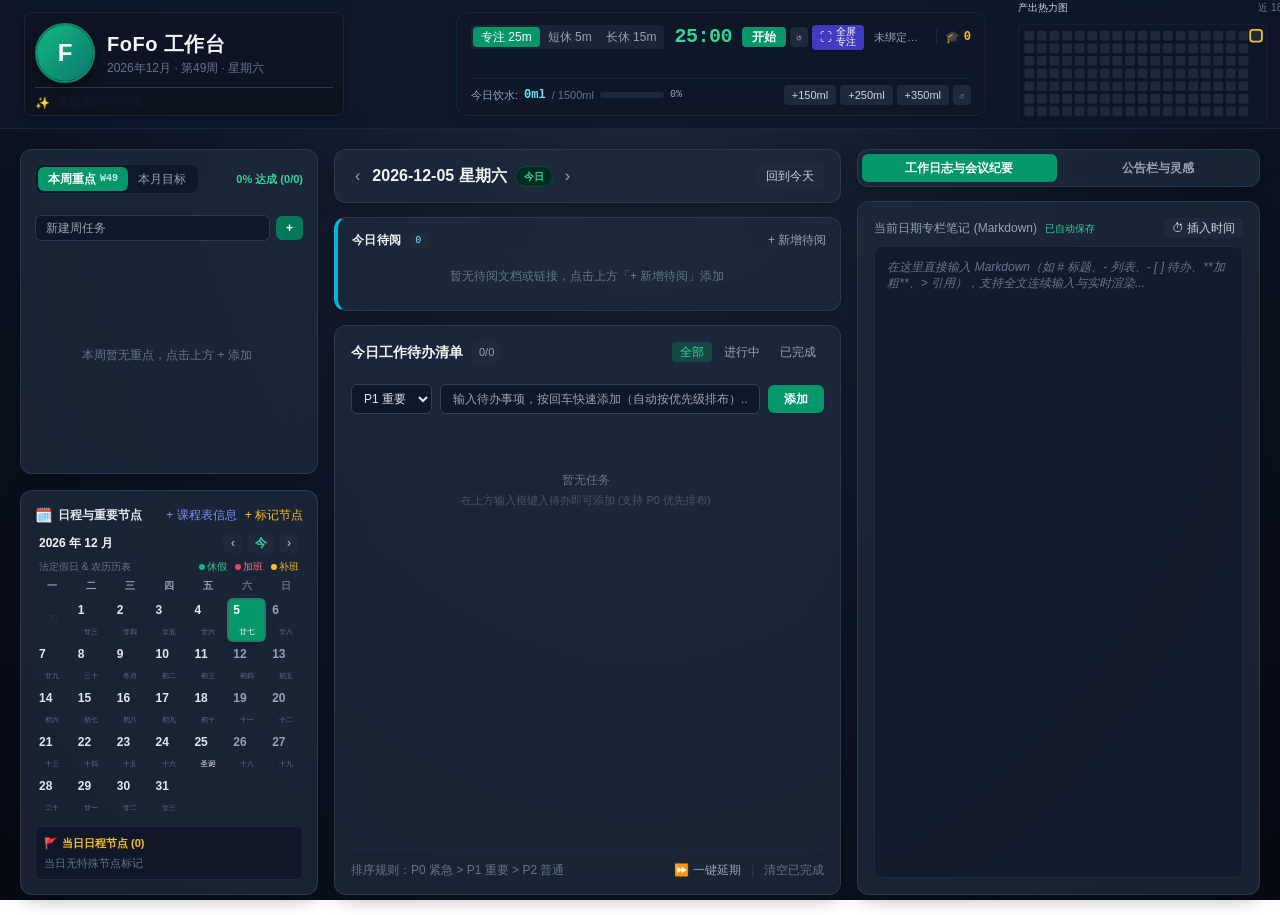
==== commit 48e62967: "Release v2.3.3: Typora-style live Markdown editor, smooth task hover marquee, and UI refinements" ====
--- a/index.html
+++ b/index.html
@@ -5,7 +5,7 @@
   <meta name="viewport" content="width=device-width, initial-scale=1.0">
   <title>FoFo 个人工作台 - Personal WorkStation</title>
   <link rel="icon" type="image/png" href="sparkle.png">
-  <link rel="stylesheet" href="css/style.css?v=2.3.1">
+  <link rel="stylesheet" href="css/style.css?v=2.3.3">
   <!-- Tailwind CSS CDN -->
   <script>
     window.tailwind = window.tailwind || {};
@@ -170,7 +170,7 @@
         </div>
 
         <div class="relative flex-shrink-0 flex flex-col items-center space-y-1">
-          <span id="app-version-badge" class="text-[10px] px-1.5 py-0.5 rounded-full font-mono flex-shrink-0 cursor-default select-none leading-none tracking-tight" title="FoFo 个人工作台当前版本">v2.3.1</span>
+          <span id="app-version-badge" class="text-[10px] px-1.5 py-0.5 rounded-full font-mono flex-shrink-0 cursor-default select-none leading-none tracking-tight" title="FoFo 个人工作台当前版本">v2.3.3</span>
           <div class="relative w-full">
             <button id="btn-header-actions" type="button" class="w-full flex items-center justify-center space-x-1 px-2.5 py-1 bg-slate-800/90 hover:bg-slate-700 text-slate-200 rounded border border-slate-700 transition text-xs" title="打开工作台功能菜单" aria-expanded="false" aria-haspopup="true">
               <span>☰</span>
@@ -183,7 +183,7 @@
                   <span>🚀</span>
                   <span>发现新版本</span>
                 </span>
-                <span id="header-update-tag" class="text-[9px] bg-amber-400/20 text-amber-200 px-1.5 py-0.2 rounded font-mono ml-1 flex-shrink-0">v2.3.1</span>
+                <span id="header-update-tag" class="text-[9px] bg-amber-400/20 text-amber-200 px-1.5 py-0.2 rounded font-mono ml-1 flex-shrink-0">v2.3.3</span>
               </button>
               <button id="btn-theme-modal" class="w-full flex items-center space-x-2 px-2.5 py-1.5 bg-transparent hover:bg-slate-800 text-slate-200 rounded transition text-xs text-left" title="自定义背景与主题配色">
                 <span>🎨</span><span>配色 / 背景</span>
@@ -232,7 +232,7 @@
         <!-- Weekly Focus Panel View -->
         <div id="view-weekly-goals" class="flex flex-col">
           <div class="flex items-center space-x-1.5 mb-2.5">
-            <input type="text" id="input-weekly-goal" placeholder="添加本周攻坚任务..." class="flex-1 bg-slate-900 border border-slate-700/80 rounded-md px-2.5 py-1 text-xs focus:outline-none focus:border-emerald-500 text-slate-200" />
+            <input type="text" id="input-weekly-goal" placeholder="新建周任务" class="flex-1 bg-slate-900 border border-slate-700/80 rounded-md px-2.5 py-1 text-xs focus:outline-none focus:border-emerald-500 text-slate-200" />
             <button id="btn-add-weekly-goal" class="px-2.5 py-1 bg-emerald-700 hover:bg-emerald-600 text-white rounded-md text-xs font-semibold transition">+</button>
           </div>
           <div id="weekly-goals-list" class="space-y-1.5 overflow-y-auto h-52 pr-1 text-xs">
@@ -243,7 +243,7 @@
         <!-- Monthly Goals Panel View (Initially Hidden) -->
         <div id="view-monthly-goals" class="flex-col hidden">
           <div class="flex items-center space-x-1.5 mb-2.5">
-            <input type="text" id="input-monthly-goal" placeholder="添加本月核心战役目标..." class="flex-1 bg-slate-900 border border-slate-700/80 rounded-md px-2.5 py-1 text-xs focus:outline-none focus:border-emerald-500 text-slate-200" />
+            <input type="text" id="input-monthly-goal" placeholder="新建月目标" class="flex-1 bg-slate-900 border border-slate-700/80 rounded-md px-2.5 py-1 text-xs focus:outline-none focus:border-emerald-500 text-slate-200" />
             <button id="btn-add-monthly-goal" class="px-2.5 py-1 bg-emerald-700 hover:bg-emerald-600 text-white rounded-md text-xs font-semibold transition">+</button>
           </div>
           <div id="monthly-goals-list" class="space-y-2 overflow-y-auto h-52 pr-1 text-xs">
@@ -404,18 +404,12 @@
             <button id="btn-note-timestamp" class="px-2 py-0.5 rounded bg-slate-800 hover:bg-slate-700 text-slate-300 text-xs transition" title="插入时间戳">
               ⏱ 插入时间
             </button>
-            <div class="flex items-center bg-slate-900 border border-slate-800 rounded p-0.5 text-xs">
-              <button id="btn-note-edit" class="px-2 py-0.5 rounded bg-slate-700 text-white font-medium">编辑</button>
-              <button id="btn-note-preview" class="px-2 py-0.5 rounded text-slate-400 hover:text-white">预览</button>
-            </div>
-          </div>
-        </div>
-
-        <!-- Markdown Editor -->
+          </div>
+        </div>
+
+        <!-- Markdown Instant WYSIWYG Editor -->
         <div class="flex-1 flex flex-col">
-          <textarea id="note-editor" placeholder="在这里撰写会议纪要、工作思路、讨论结论...&#10;支持标题 #、无序列表 -、加粗 ** 等 Markdown 语法" class="w-full flex-1 bg-slate-900/90 border border-slate-700/80 rounded-lg p-3 text-xs text-slate-200 focus:outline-none focus:border-emerald-500 font-mono resize-none leading-relaxed min-h-[340px] lg:min-h-[420px]"></textarea>
-          
-          <div id="note-preview" class="hidden w-full flex-1 bg-slate-900/60 border border-slate-800 rounded-lg p-3 overflow-y-auto markdown-preview text-xs min-h-[340px] lg:min-h-[420px]">
+          <div id="note-live-editor" contenteditable="true" spellcheck="false" data-placeholder="在这里直接输入 Markdown（如 # 标题、- 列表、- [ ] 待办、**加粗**、> 引用），支持全文连续输入与实时渲染..." class="w-full flex-1 bg-slate-900/60 border border-slate-800 focus:border-emerald-500/70 focus:outline-none rounded-lg p-3 overflow-y-auto markdown-preview typora-live-container text-xs min-h-[340px] lg:min-h-[420px] cursor-text">
           </div>
         </div>
       </div>
@@ -1436,12 +1430,12 @@
       <div class="flex items-center justify-between p-3 rounded-lg bg-slate-950/70 border border-slate-800" id="update-version-strip">
         <div class="flex flex-col">
           <span class="text-[10px] text-slate-500 font-medium">当前运行版本</span>
-          <span id="update-current-ver" class="text-xs font-mono font-bold text-slate-300">v2.3.1</span>
+          <span id="update-current-ver" class="text-xs font-mono font-bold text-slate-300">v2.3.3</span>
         </div>
         <div class="text-slate-600 font-bold text-base">➔</div>
         <div class="flex flex-col items-end">
           <span class="text-[10px] text-emerald-400 font-medium">最新可用版本</span>
-          <span id="update-latest-ver" class="text-xs font-mono font-bold text-emerald-300 bg-emerald-950/60 px-2 py-0.5 rounded border border-emerald-800/80">v2.3.1</span>
+          <span id="update-latest-ver" class="text-xs font-mono font-bold text-emerald-300 bg-emerald-950/60 px-2 py-0.5 rounded border border-emerald-800/80">v2.3.3</span>
         </div>
       </div>
 
@@ -1480,9 +1474,9 @@
   <!-- Component Scripts -->
   <script src="js/components/pomodoro.js"></script>
   <script src="js/components/heatmap.js"></script>
-  <script src="js/components/calendar.js?v=2.3.1"></script>
+  <script src="js/components/calendar.js?v=2.3.3"></script>
   <script src="js/components/export.js"></script>
   <!-- Main Application Script -->
-  <script src="js/app.js?v=2.3.1"></script>
+  <script src="js/app.js?v=2.3.3"></script>
 </body>
 </html>
--- a/css/style.css
+++ b/css/style.css
@@ -2676,3 +2676,220 @@
   border-color: rgba(245, 158, 11, 0.4) !important;
   color: #b45309 !important;
 }
+
+/* ==========================================================================
+   iOS Liquid Glass Light Markdown Preview & Typora Live Editor
+   ========================================================================== */
+body.style-ios-glass #note-preview,
+body.style-ios-glass #note-live-editor {
+  background-color: rgba(255, 255, 255, 0.72) !important;
+  border: 1px solid rgba(203, 213, 225, 0.9) !important;
+  color: #1e293b !important;
+  border-radius: 0.75rem !important;
+  box-shadow: inset 0 1px 2px rgba(0, 0, 0, 0.03) !important;
+}
+
+body.style-ios-glass #tab-content-notes .markdown-preview {
+  color: #1e293b !important;
+}
+
+body.style-ios-glass #tab-content-notes .markdown-preview h1,
+body.style-ios-glass #tab-content-notes .markdown-preview h2,
+body.style-ios-glass #tab-content-notes .markdown-preview h3,
+body.style-ios-glass #tab-content-notes .markdown-preview h4 {
+  color: #0f172a !important;
+}
+
+body.style-ios-glass #tab-content-notes .markdown-preview h1 {
+  border-bottom-color: rgba(203, 213, 225, 0.85) !important;
+}
+
+body.style-ios-glass #tab-content-notes .markdown-preview code {
+  background: rgba(226, 232, 240, 0.8) !important;
+  color: #0369a1 !important;
+  border: 1px solid rgba(203, 213, 225, 0.6) !important;
+}
+
+body.style-ios-glass #tab-content-notes .markdown-preview pre {
+  background: rgba(241, 245, 249, 0.92) !important;
+  border: 1px solid rgba(203, 213, 225, 0.85) !important;
+  border-radius: 0.5rem !important;
+  padding: 0.65rem 0.85rem !important;
+  color: #0f172a !important;
+  overflow-x: auto;
+}
+
+body.style-ios-glass #tab-content-notes .markdown-preview pre code {
+  background: transparent !important;
+  border: none !important;
+  padding: 0 !important;
+  color: #0f172a !important;
+}
+
+body.style-ios-glass #tab-content-notes .markdown-preview blockquote {
+  border-left: 3px solid #10b981 !important;
+  background: rgba(241, 245, 249, 0.72) !important;
+  color: #475569 !important;
+  padding: 0.35rem 0.75rem !important;
+  border-radius: 0 0.375rem 0.375rem 0 !important;
+}
+
+body.style-ios-glass #tab-content-notes .markdown-preview hr {
+  border-color: rgba(203, 213, 225, 0.85) !important;
+}
+
+body.style-ios-glass #btn-note-timestamp {
+  background: rgba(255, 255, 255, 0.75) !important;
+  border: 1px solid rgba(203, 213, 225, 0.85) !important;
+  color: #334155 !important;
+}
+
+body.style-ios-glass #btn-note-timestamp:hover {
+  background: #ffffff !important;
+  color: #0f172a !important;
+}
+
+body.style-ios-glass #note-mode-segmented {
+  background: rgba(215, 225, 238, 0.75) !important;
+  border: 1px solid rgba(255, 255, 255, 0.85) !important;
+}
+
+body.style-ios-glass #note-mode-segmented button.bg-slate-700 {
+  background: rgba(255, 255, 255, 0.95) !important;
+  color: #0f172a !important;
+  box-shadow: 0 1px 3px rgba(0, 0, 0, 0.08) !important;
+}
+
+body.style-ios-glass #note-mode-segmented button:not(.bg-slate-700) {
+  color: #64748b !important;
+  background: transparent !important;
+}
+
+body.style-ios-glass #note-mode-segmented button:not(.bg-slate-700):hover {
+  color: #0f172a !important;
+}
+
+/* Typora-Style Full-Document Live WYSIWYG Editor */
+.typora-live-container {
+  display: block;
+  line-height: 1.65;
+  outline: none;
+  word-break: break-word;
+}
+
+.typora-live-container:focus {
+  border-color: rgba(16, 185, 129, 0.55) !important;
+}
+
+body.style-ios-glass .typora-live-container:focus {
+  border-color: rgba(2, 132, 199, 0.55) !important;
+  box-shadow: 0 0 0 2px rgba(14, 165, 233, 0.12), inset 0 1px 2px rgba(255, 255, 255, 0.9) !important;
+}
+
+.typora-live-container:empty::before,
+.typora-live-container.is-empty::before {
+  content: attr(data-placeholder);
+  color: #64748b;
+  font-style: italic;
+  pointer-events: none;
+  display: block;
+}
+
+body.style-ios-glass .typora-live-container:empty::before,
+body.style-ios-glass .typora-live-container.is-empty::before {
+  color: #94a3b8;
+}
+
+.typora-live-container p,
+.typora-live-container div:not(.typora-task-row) {
+  min-height: 1.35em;
+  margin-bottom: 0.35rem;
+}
+
+.typora-live-container h1,
+.typora-live-container h2,
+.typora-live-container h3,
+.typora-live-container h4 {
+  min-height: 1.35em;
+}
+
+.typora-task-row {
+  display: flex;
+  align-items: flex-start;
+  gap: 0.45rem;
+  margin: 0.2rem 0;
+  min-height: 1.45em;
+}
+
+.typora-task-row input[type="checkbox"] {
+  margin-top: 0.26rem;
+  cursor: pointer;
+  flex-shrink: 0;
+}
+
+.typora-task-row .typora-task-text {
+  flex: 1;
+  min-width: 0;
+  outline: none;
+  min-height: 1.35em;
+}
+
+.typora-task-row.is-checked .typora-task-text {
+  text-decoration: line-through;
+  opacity: 0.6;
+}
+
+/* ==========================================================================
+   Daily Task List: Hover Auto-Slide Marquee for Overflowing Long Task Text
+   (Zero-Reflow Pure GPU Compositor Layer Animation)
+   ========================================================================== */
+.task-text-viewport {
+  flex: 1 1 0%;
+  min-width: 0;
+  overflow: hidden;
+  white-space: nowrap;
+  position: relative;
+}
+
+.task-text-clip {
+  overflow: hidden;
+  width: 100%;
+}
+
+.task-text-viewport.has-overflow:not(.is-sliding) .task-text-clip {
+  -webkit-mask-image: linear-gradient(to right, #000 calc(100% - 20px), transparent calc(100% - 10px));
+  mask-image: linear-gradient(to right, #000 calc(100% - 20px), transparent calc(100% - 10px));
+}
+
+.task-text-viewport.has-overflow::after {
+  content: '...';
+  position: absolute;
+  right: 0;
+  top: 50%;
+  transform: translateY(-52%);
+  font-size: 0.75rem;
+  line-height: 1;
+  color: #94a3b8;
+  pointer-events: none;
+  transition: opacity 0.15s ease;
+}
+
+body.style-ios-glass .task-text-viewport.has-overflow::after {
+  color: #475569;
+}
+
+.task-text-viewport.has-overflow.is-sliding::after {
+  opacity: 0;
+}
+
+.task-text-inner {
+  display: inline-block;
+  white-space: nowrap;
+  transform: translate3d(0, 0, 0);
+  backface-visibility: hidden;
+  -webkit-backface-visibility: hidden;
+  -webkit-font-smoothing: antialiased;
+  will-change: transform;
+}
+
+
